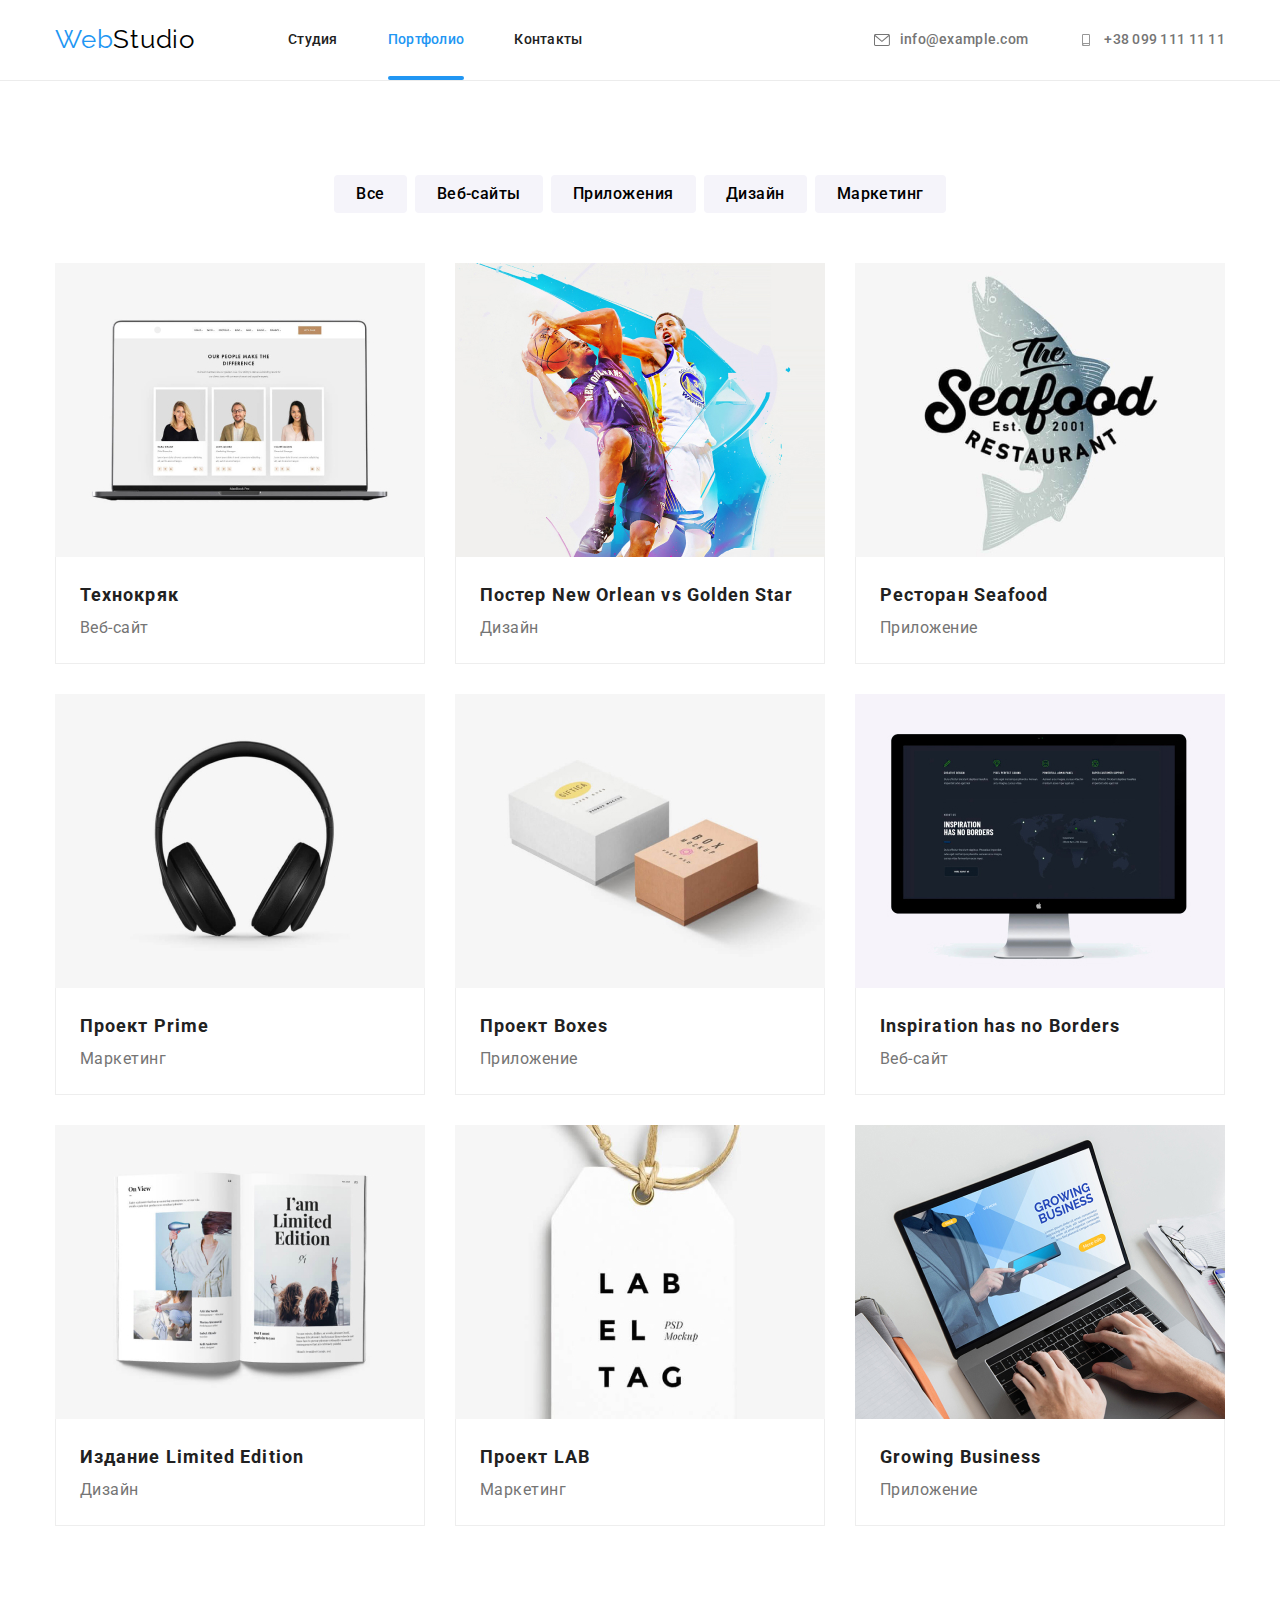
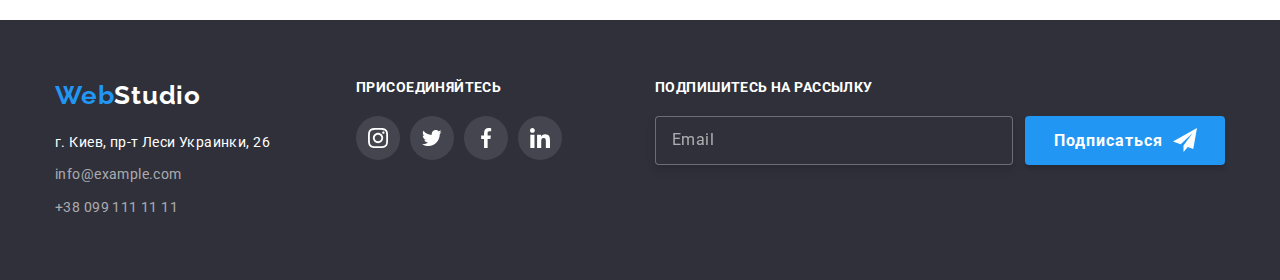
==== portfolio.html @ e793ac2f "Initial comit" ====
<!DOCTYPE html>
<html lang="ru">
<head>
    <meta charset="UTF-8">
    <meta name="viewport" content="width=device-width, initial-scale=1.0">
    <link rel="stylesheet" href="https://cdnjs.cloudflare.com/ajax/libs/modern-normalize/1.0.0/modern-normalize.min.css"> 
    <link rel="preconnect" href="https://fonts.gstatic.com/">
    <link href="https://fonts.googleapis.com/css2?family=Raleway:wght@700&family=Roboto:wght@400;500;700;900&display=swap"
        rel="stylesheet">
        <link rel="stylesheet" href="./css/main.min.css">
    <title>Портфолио</title>
</head>
<body>
    <!-- Шапка -->
<header class="header-line">
    <div class="container main-nav">
    <nav class="main-nav">
            <a href="#" class="logo"><span class="accent">Web</span>Studio</a>
       <ul class="site-nav list reset">
            <li class="site-nav-item"><a href="./index.html" class="site-nav-link">Студия</a></li>
            <li class="site-nav-item"><a href="./portfolio.html" class="current-link site-nav-link">Портфолио</a></li>
            <li class="site-nav-item"><a href="#" class="site-nav-link">Контакты</a></li>
       </ul>
   </nav>
    <ul class="auth-nav list reset">
        <li class="auth-nav-item"><a href="mailto:info@example.com" class="auth-nav-link">
                <svg class="header-icon">
                    <use href="./images/svg/symbol-defs.svg#icon-envelope"></use>
                </svg> info@example.com</a></li>
        <li class="auth-nav-item"><a href="tel:+380991111111" class="auth-nav-link">
                <svg class="header-icon">
                    <use href="./images/svg/symbol-defs.svg#icon-smartphone"></use>
                </svg>+38 099 111 11 11</a></li>
    </ul>
  </div>
</header>
<main>
 <section class="main-content">
     <div class="container">
    <h1 class="visually-hidden">Примеры работ</h1>
    <ul class="list reset buttom-nav">
        <li class="buttom-nav-item"><button class="list-buttom" type="button">Все</button></li>
        <li class="buttom-nav-item"><button class="list-buttom" type="button">Веб-сайты</button></li>
        <li class="buttom-nav-item"><button class="list-buttom" type="button">Приложения</button></li>
        <li class="buttom-nav-item"><button class="list-buttom" type="button">Дизайн</button></li>
        <li class="buttom-nav-item"><button class="list-buttom" type="button">Маркетинг</button></li>
    </ul>
    <ul class="list reset example-list">
        <li class="example-item">
         <a class="example-link" href="#">
            <div class="example-wrap">
            <img src="./images/img.for.portfolio/img.jpg" alt="Пример работи 1">
            <p class="overlay-text">Технокряк это современная площадка распространения коронавируса. Компании используют эту
                платформу для цифрового
                шпионажа и атак на защищённые сервера конкурентов.</p>
                </div>
            <div class="card-content">
                <h2 class="example-title">Технокряк</h2>
                <p class="list-kind">Веб-сайт</p>
            </div>
         </a>
        </li>
        <li class="example-item">
            <a class="example-link" href="#">
             <div class="example-wrap">
             <img src="./images/img.for.portfolio/img(1).jpg" alt="Пример работи 2"> 
             <p class="overlay-text">Технокряк это современная площадка распространения коронавируса. Компании используют эту платформу для цифрового
                шпионажа и атак на защищённые сервера конкурентов.</p> 
             </div>
           <div class="card-content"> 
                <h2 class="example-title">Постер New Orlean vs Golden Star</h2>
                <p class="list-kind">Дизайн</p>
            </div>
            </a>
        </li>
        <li class="example-item">
            <a class="example-link" href="#">
                <div class="example-wrap">
            <img src="./images/img.for.portfolio/img(2).jpg" alt="Пример работи 3">
            <p class="overlay-text">Технокряк это современная площадка распространения коронавируса. Компании используют эту
                платформу для цифрового
                шпионажа и атак на защищённые сервера конкурентов.</p>
                </div>
            <div class="card-content">  
               <h2 class="example-title">Ресторан Seafood</h2>
               <p class="list-kind">Приложение</p>
            </div>
            </a>
        </li>
        <li class="example-item">
            <a class="example-link" href="#">
                <div class="example-wrap">
            <img src="./images/img.for.portfolio/img(3).jpg" alt="Пример работи 4">
            <p class="overlay-text">Технокряк это современная площадка распространения коронавируса. Компании используют эту
                платформу для цифрового
                шпионажа и атак на защищённые сервера конкурентов.</p>
                </div>
            <div class="card-content"> 
               <h2 class="example-title">Проект Prime</h2>
                <p class="list-kind">Маркетинг</p>
            </div>
            </a>
        </li>
        <li class="example-item">
            <a class="example-link" href="#">
                <div class="example-wrap">
            <img src="./images/img.for.portfolio/img(4).jpg" alt="Пример работи 5">
            <p class="overlay-text">Технокряк это современная площадка распространения коронавируса. Компании используют эту
                платформу для цифрового
                шпионажа и атак на защищённые сервера конкурентов.</p>
                </div>
            <div class="card-content"> 
               <h2 class="example-title">Проект Boxes</h2>
               <p class="list-kind">Приложение</p>
            </div>
            </a>
        </li>
        <li class="example-item">
            <a class="example-link" href="#">
                <div class="example-wrap">
            <img src="./images/img.for.portfolio/img(5).jpg" alt="Пример работи 6">
            <p class="overlay-text">Технокряк это современная площадка распространения коронавируса. Компании используют эту
                платформу для цифрового
                шпионажа и атак на защищённые сервера конкурентов.</p>
                </div>
            <div class="card-content">
               <h2 class="example-title">Inspiration has no Borders</h2>
               <p class="list-kind">Веб-сайт</p>
            </div>
            </a>
        </li>
        <li class="example-item">
            <a class="example-link" href="#">
                <div class="example-wrap">
            <img src="./images/img.for.portfolio/img(6).jpg" alt="Пример работи 7">
            <p class="overlay-text">Технокряк это современная площадка распространения коронавируса. Компании используют эту
                платформу для цифрового
                шпионажа и атак на защищённые сервера конкурентов.</p>
                </div>
            <div class="card-content"> 
               <h2 class="example-title">Издание Limited Edition</h2>
               <p class="list-kind">Дизайн</p>
            </div>
            </a>
        </li>
        <li class="example-item">
            <a class="example-link" href="#">
                <div class="example-wrap">
            <img src="./images/img.for.portfolio/img(7).jpg" alt="Пример работи 8">
            <p class="overlay-text">Технокряк это современная площадка распространения коронавируса. Компании используют эту
                платформу для цифрового
                шпионажа и атак на защищённые сервера конкурентов.</p>
                </div>
           <div class="card-content">
              <h2 class="example-title">Проект LAB</h2>
              <p class="list-kind">Маркетинг</p>
            </div>
            </a>
        </li>
        <li class="example-item">
            <a class="example-link" href="#">
                <div class="example-wrap">
            <img src="./images/img.for.portfolio/img(8).jpg" alt="Пример работи 9">
            <p class="overlay-text">Технокряк это современная площадка распространения коронавируса. Компании используют эту
                платформу для цифрового
                шпионажа и атак на защищённые сервера конкурентов.</p>
                </div>
           <div class="card-content"> 
              <h2 class="example-title">Growing Business</h2>
              <p class="list-kind">Приложение</p>
            </div>
            </a>
        </li>
    </ul>
    </div>
 </section>

</main>
<footer class="footer">
<div class="container">
    <div class="footer-wrap">
        <div class="footer-contacts">
            <a href="#" class="footer-logo"><span class="accent">Web</span>Studio</a>
            <address class="address">
                г. Киев, пр-т Леси Украинки, 26
            </address>
            <ul class="list contacts reset">
                <li class="link-mail"><a href="mailto:info@example.com" class="contacts-link">info@example.com</a></li>
                <li class="link-tel"><a href="tel:+380991111111" class="contacts-link">+38 099 111 11 11</a></li>
            </ul>
        </div>
        <div class="footer-social">
            <span class="footer-social-name">Присоединяйтесь</span>
            <ul class="social-footer reset">
                <li class="footer-social-item">
                    <a class="footer-social-link" href="#">
                        <svg class="footer-social-icon">
                            <use href="./images/svg/symbol-defs.svg#icon-instagram"></use>
                        </svg>
                    </a>
                </li>
                <li class="footer-social-item">
                    <a class="footer-social-link" href="#">
                        <svg class="footer-social-icon">
                            <use href="./images/svg/symbol-defs.svg#icon-twitter"></use>
                        </svg>
                    </a>
                </li>
                <li class="footer-social-item">
                    <a class="footer-social-link" href="#">
                        <svg class="footer-social-icon">
                            <use href="./images/svg/symbol-defs.svg#icon-facebook"></use>
                        </svg>
                    </a>
                </li>
                <li class="footer-social-item">
                    <a class="footer-social-link" href="#">
                        <svg class="footer-social-icon">
                            <use href="./images/svg/symbol-defs.svg#icon-linkedin"></use>
                        </svg>
                    </a>
                </li>
            </ul>
        </div>
        <div class="footer-form">
            <form>
                <p class="form-logo">Подпишитесь на рассылку</p>
                <label class="footer-label " for="email"></label>
                <div class="flex-input">
                    <input type="email" id="email" placeholder="Email" class="footer-input">
                    <button type="submit" class="footer-buttom">Подписаться
                        <svg class="icon">
                            <use href="./images/svg/symbol-defs.svg#icon-send"></use>
                        </svg>
                    </button>
                </div>
            </form>
        </div>
    </div>
</div>
</footer>
</body>
</html>
---- css/main.min.css ----
body{font-style:normal;font-family:Roboto, sans-serif}h1,h2,h3,h4,h5,h6,p{margin-bottom:0;margin-top:0}.reset{margin-top:0;margin-bottom:0;padding:0}.container{width:1200px;padding-right:15px;padding-left:15px;margin-left:auto;margin-right:auto}.visually-hidden{position:absolute;clip:rect(0 0 0 0);width:1px;height:1px;margin:-1px}.list{list-style:none}.header-line{border-bottom:1px solid #ececec}.accent{color:#2196f3}.logo{margin-right:93px;color:#000;text-decoration:none;font-family:Raleway;font-size:26px;line-height:1.2;letter-spacing:0.03em}.main-nav{display:-webkit-box;display:-ms-flexbox;display:flex;-webkit-box-align:center;-ms-flex-align:center;align-items:center}.site-nav{display:-webkit-box;display:-ms-flexbox;display:flex;margin-top:0px;margin-bottom:0px}.site-nav-item:not(:last-child){margin-right:50px}.site-nav-link,.auth-nav-link{font-weight:500;font-size:14px;line-height:1.14;letter-spacing:0.02em}.site-nav-link{position:relative;display:block;padding-top:32px;padding-bottom:32px;color:#212121;text-decoration:none;-webkit-transition:color 250ms cubic-bezier(0.4, 0, 0.2, 1);transition:color 250ms cubic-bezier(0.4, 0, 0.2, 1)}.site-nav-link:hover:after{opacity:1}.site-nav-link:hover{color:#2196f3}.site-nav-link:focus{color:#2196f3}.site-nav-link::after{content:'';position:absolute;bottom:0;left:0;width:100%;height:4px;border-radius:2px;background-color:#2196f3;opacity:0;-webkit-transition:opacity 250ms cubic-bezier(0.4, 0, 0.2, 1);transition:opacity 250ms cubic-bezier(0.4, 0, 0.2, 1)}.site-nav .current-link{color:#2196f3}.site-nav .current-link::after{opacity:1}.auth-nav{display:-webkit-box;display:-ms-flexbox;display:flex;margin-top:0px;margin-bottom:0px;margin-left:auto}.auth-nav-item:not(:last-child){margin-right:50px}.auth-nav-link{display:-webkit-box;display:-ms-flexbox;display:flex;-webkit-box-pack:center;-ms-flex-pack:center;justify-content:center;-webkit-box-align:center;-ms-flex-align:center;align-items:center;padding-top:32px;padding-bottom:32px;color:#757575;text-decoration:none;-webkit-transition:color 250ms cubic-bezier(0.4, 0, 0.2, 1);transition:color 250ms cubic-bezier(0.4, 0, 0.2, 1)}.auth-nav-link:hover{color:#2196f3}.auth-nav-link:focus{color:#2196f3}.header-icon{width:16px;height:12px;fill:currentColor;margin-right:10px;-webkit-transition:fill 250ms cubic-bezier(0.4, 0, 0.2, 1);transition:fill 250ms cubic-bezier(0.4, 0, 0.2, 1)}.header-icon:hover{fill:#2196f3}.header-icon:focus{fill:#2196f3}.hero{background:#c4c4c4;text-align:center;margin-top:0;margin-bottom:0}.hero-title{color:#fff;font-weight:900;font-size:44px;line-height:1.36;letter-spacing:0.06em;text-transform:uppercase}.hero-buttom{border-radius:4px;min-width:200;padding:10px 32px;margin-top:30px;cursor:pointer;border:none;color:#fff;background-color:#2196f3;font-weight:700;font-size:16px;line-height:1.87;-webkit-box-align:center;-ms-flex-align:center;align-items:center;letter-spacing:0.06em}.hero-overlay{max-width:1600px;height:600px;margin:0 auto;padding-top:200px;background-size:cover;background-repeat:no-repeat;background-position:center;background-image:-webkit-gradient(linear, left top, right top, from(rgba(47,48,58,0.4)), to(rgba(47,48,58,0.4))),url(../images/hero.jpg.jpg);background-image:linear-gradient(to right, rgba(47,48,58,0.4), rgba(47,48,58,0.4)),url(../images/hero.jpg.jpg)}.heading-container{width:696px;margin:0 auto}.benefits-section{padding-top:94px;padding-bottom:94px}.list-title{font-size:14px;line-height:1.14;letter-spacing:0.03em;text-transform:uppercase}.list-description{display:-webkit-box;display:-ms-flexbox;display:flex}.list-description-item{width:270px;margin-right:30px}.list-description-item :last-child{margin-right:0}.list-description-item .list-title{padding-bottom:10px}.wrapper{width:auto;height:120px;border-radius:4px;margin-bottom:30px;background-color:#f5f4fa;padding:25px 100px}.wrapper-icon{width:70px;height:70px}.description{font-weight:400;font-size:14px;line-height:1.71;letter-spacing:0.03em}.photo-list{display:-webkit-box;display:-ms-flexbox;display:flex}.photo-list-item{width:370px;margin-right:30px}.photo-list-item:last-child{margin-right:0}.work-section{padding-bottom:94px}.img-wrap{position:relative}.explanation{position:absolute;bottom:0px;-webkit-transform:translateY(0px);transform:translateY(0px);width:370px;background-color:rgba(47,48,58,0.8);text-align:center;height:70px;padding:27px 0px;font-weight:700;font-size:14px;line-height:1.14;letter-spacing:0.03em;text-transform:uppercase;color:#ffffff}.section-text{color:#757575}.section-title{font-weight:700;font-size:36px;line-height:1.16;text-align:center;letter-spacing:0.03em;margin-bottom:50px}.team-section{background:#f5f4fa;padding-top:94px;padding-bottom:94px}.list-name{font-weight:500;font-size:16px;line-height:1.18;text-align:center;letter-spacing:0.03em}.profession{font-weight:400;font-size:16px;line-height:1.18;text-align:center;letter-spacing:0.03em}.team-list{display:-webkit-box;display:-ms-flexbox;display:flex}.team-list-item{margin-right:30px;width:270px;background:#ffffff;-webkit-box-shadow:0px 1px 3px rgba(0,0,0,0.12),0px 1px 1px rgba(0,0,0,0.14),0px 2px 1px rgba(0,0,0,0.2);box-shadow:0px 1px 3px rgba(0,0,0,0.12),0px 1px 1px rgba(0,0,0,0.14),0px 2px 1px rgba(0,0,0,0.2);border-radius:0px 0px 4px 4px}.team-list-item:last-child{margin-right:0}.team-list-item .list-name{padding-bottom:10px;padding-top:30px}.team-list-item .profession{margin-bottom:16px}.social-list{display:-webkit-box;display:-ms-flexbox;display:flex;-webkit-box-pack:center;-ms-flex-pack:center;justify-content:center;list-style:none;margin-bottom:30px}.social-link{display:-webkit-inline-box;display:-ms-inline-flexbox;display:inline-flex;-webkit-box-align:center;-ms-flex-align:center;align-items:center;-webkit-box-pack:center;-ms-flex-pack:center;justify-content:center;background-color:#fff;border-radius:50%;color:#afb1b8;width:44px;height:44px;-webkit-transition:color 250ms cubic-bezier(0.4, 0, 0.2, 1),background-color 250ms cubic-bezier(0.4, 0, 0.2, 1);transition:color 250ms cubic-bezier(0.4, 0, 0.2, 1),background-color 250ms cubic-bezier(0.4, 0, 0.2, 1)}.social-link:hover,.social-link:focus{background-color:#2196f3;color:#fff}.social-item:not(:last-child){margin-right:10px}.social-icon{width:20px;height:20px;fill:currentColor}.clients-section{padding-top:94px;padding-bottom:94px}.clients-list{display:-webkit-box;display:-ms-flexbox;display:flex;-webkit-box-pack:justify;-ms-flex-pack:justify;justify-content:space-between}.clients-link{display:-webkit-box;display:-ms-flexbox;display:flex;-webkit-box-pack:center;-ms-flex-pack:center;justify-content:center;-webkit-box-align:center;-ms-flex-align:center;align-items:center;border:1px solid #afb1b8;border-radius:4px;width:170px;height:90px;color:#afb1b8;-webkit-transition:color 250ms cubic-bezier(0.4, 0, 0.2, 1),border 250ms cubic-bezier(0.4, 0, 0.2, 1),border-radius 250ms cubic-bezier(0.4, 0, 0.2, 1);transition:color 250ms cubic-bezier(0.4, 0, 0.2, 1),border 250ms cubic-bezier(0.4, 0, 0.2, 1),border-radius 250ms cubic-bezier(0.4, 0, 0.2, 1)}.clients-link:hover,.clients-link:focus{color:#2196f3;border:1px solid #2196f3;border-radius:4px}.clients-icon{display:-webkit-box;display:-ms-flexbox;display:flex;fill:currentColor}.backdrop{position:fixed;top:0;left:0;width:100%;height:100%;background-color:rgba(0,0,0,0.2);opacity:1;-webkit-transition:opacity 250ms cubic-bezier(0.4, 0, 0.2, 1);transition:opacity 250ms cubic-bezier(0.4, 0, 0.2, 1)}.backdrop.is-hidden{opacity:0;pointer-events:none;visibility:hidden}.backdrop.is-hidden .modal{-webkit-transform:translate(-50%, -50%) scale(1.1);transform:translate(-50%, -50%) scale(1.1)}.modal{position:absolute;top:50%;left:50%;height:581px;width:528px;padding:15px;background-color:#fff;-webkit-transform:translate(-50%, -50%) scale(1);transform:translate(-50%, -50%) scale(1);-webkit-transition:-webkit-transform 250ms cubic-bezier(0.4, 0, 0.2, 1);transition:-webkit-transform 250ms cubic-bezier(0.4, 0, 0.2, 1);transition:transform 250ms cubic-bezier(0.4, 0, 0.2, 1);transition:transform 250ms cubic-bezier(0.4, 0, 0.2, 1), -webkit-transform 250ms cubic-bezier(0.4, 0, 0.2, 1)}.modal-buttom{position:absolute;top:8px;right:8px;width:30px;height:30px;display:-webkit-box;display:-ms-flexbox;display:flex;-webkit-box-pack:center;-ms-flex-pack:center;justify-content:center;-webkit-box-align:center;-ms-flex-align:center;align-items:center;border:1px solid rgba(0,0,0,0.1);border-radius:50%;background-color:#ffffff;cursor:pointer}.modal-icon{width:18px;height:18px;fill:#000000;-webkit-transition:fill 250ms cubic-bezier(0.4, 0, 0.2, 1);transition:fill 250ms cubic-bezier(0.4, 0, 0.2, 1)}.modal-buttom:hover .modal-icon,.modal-buttom:focus .modal-icon{fill:#2196f3}.modal-header{margin-top:40px;margin-bottom:12px;font-weight:700;font-size:20px;line-height:1.15;text-align:center;letter-spacing:0.03em}.field{margin:auto;margin-bottom:10px;width:448px}.field .icon{position:absolute;top:50%;left:12px;-webkit-transform:translateY(-50%);transform:translateY(-50%);height:18px;width:18px;fill:#212121;-webkit-transition:fill 250ms cubic-bezier(0.4, 0, 0.2, 1);transition:fill 250ms cubic-bezier(0.4, 0, 0.2, 1)}.input{width:100%;height:40px;border:1px solid rgba(33,33,33,0.2);border-radius:4px;-webkit-transition:border 250ms cubic-bezier(0.4, 0, 0.2, 1);transition:border 250ms cubic-bezier(0.4, 0, 0.2, 1)}.input:focus{outline:none;border:1px solid #2196f3}.username .input,.username .input,.username .email .input{padding-left:42px}.label{display:inline-block;margin-bottom:4px;font-weight:400;font-size:12px;line-height:1.16;letter-spacing:0.01em;color:#757575}.label-checkbox{font-weight:400;font-size:14px;line-height:1.71;letter-spacing:0.03em;color:#757575}.form-buttom{display:-webkit-box;display:-ms-flexbox;display:flex;padding:10px 55px;margin:auto;background-color:#2196f3;color:#fff;font-weight:700;font-size:16px;line-height:1.87;letter-spacing:0.06em;border:none;-webkit-box-shadow:0px 4px 4px rgba(0,0,0,0.15);box-shadow:0px 4px 4px rgba(0,0,0,0.15);border-radius:4px;cursor:pointer;-webkit-transition:background-color 250ms cubic-bezier(0.4, 0, 0.2, 1);transition:background-color 250ms cubic-bezier(0.4, 0, 0.2, 1)}.form-buttom:hover,.form-buttom:focus{background-color:#188ce8}.checkbox{margin-bottom:32px}.comment-container{margin-bottom:18px}.input-comment{resize:none;height:120px;width:100%;padding:12px 16px}.input-comment::-webkit-input-placeholder{font-weight:normal;font-size:14px;line-height:1.14;letter-spacing:0.01em;color:rgba(117,117,117,0.5)}.input-comment:-ms-input-placeholder{font-weight:normal;font-size:14px;line-height:1.14;letter-spacing:0.01em;color:rgba(117,117,117,0.5)}.input-comment::-ms-input-placeholder{font-weight:normal;font-size:14px;line-height:1.14;letter-spacing:0.01em;color:rgba(117,117,117,0.5)}.input-comment::placeholder{font-weight:normal;font-size:14px;line-height:1.14;letter-spacing:0.01em;color:rgba(117,117,117,0.5)}.checkbox-link{color:#2196f3}.icon-container{position:relative}.input:focus+.icon{fill:#2196f3}.checkbox-label{display:-webkit-box;display:-ms-flexbox;display:flex;-webkit-box-align:center;-ms-flex-align:center;align-items:center}.checkbox-icon{display:inline-block;width:16px;height:15px;border:2px solid #212121;border-radius:2px;margin-right:8px;margin-left:12px;-webkit-transition:background-color 250ms cubic-bezier(0.4, 0, 0.2, 1);transition:background-color 250ms cubic-bezier(0.4, 0, 0.2, 1)}.old-checkbox:checked+.checkbox-icon{background-color:#2196f3;background-image:url(../images/svg/check.svg);background-size:contain;background-origin:border-box;border:2px solid #2196f3}img{display:block;height:auto;max-width:100%}.main-content{padding-top:94px;padding-bottom:94px}.buttom-nav{display:-webkit-box;display:-ms-flexbox;display:flex;-webkit-box-pack:center;-ms-flex-pack:center;justify-content:center;margin-bottom:50px}.buttom-nav-item:not(:last-child){margin-right:8px}.list-buttom{border-radius:4px;cursor:pointer;padding:6px 22px;border:none;color:#000;background:#f5f4fa;font-weight:500;font-size:16px;line-height:1.62;text-align:center;letter-spacing:0.03em;-webkit-transition:background-color 250ms cubic-bezier(0.4, 0, 0.2, 1),color 250ms cubic-bezier(0.4, 0, 0.2, 1),-webkit-box-shadow 250ms cubic-bezier(0.4, 0, 0.2, 1);transition:background-color 250ms cubic-bezier(0.4, 0, 0.2, 1),color 250ms cubic-bezier(0.4, 0, 0.2, 1),-webkit-box-shadow 250ms cubic-bezier(0.4, 0, 0.2, 1);transition:background-color 250ms cubic-bezier(0.4, 0, 0.2, 1),color 250ms cubic-bezier(0.4, 0, 0.2, 1),box-shadow 250ms cubic-bezier(0.4, 0, 0.2, 1);transition:background-color 250ms cubic-bezier(0.4, 0, 0.2, 1),color 250ms cubic-bezier(0.4, 0, 0.2, 1),box-shadow 250ms cubic-bezier(0.4, 0, 0.2, 1),-webkit-box-shadow 250ms cubic-bezier(0.4, 0, 0.2, 1)}.list-buttom:hover,.list-buttom:focus{background-color:#2196f3;color:#fff;-webkit-box-shadow:0px 3px 1px rgba(0,0,0,0.1),0px 1px 2px rgba(0,0,0,0.08),0px 2px 2px rgba(0,0,0,0.12);box-shadow:0px 3px 1px rgba(0,0,0,0.1),0px 1px 2px rgba(0,0,0,0.08),0px 2px 2px rgba(0,0,0,0.12)}.example-list{display:-webkit-box;display:-ms-flexbox;display:flex;-ms-flex-wrap:wrap;flex-wrap:wrap}.example-item{background:#ffffff;width:370px;margin-right:30px;margin-bottom:30px;cursor:pointer}.example-item:nth-child(3n){margin-right:0}.example-item:nth-last-child(-n+3){margin-bottom:0}.example-link{display:block;text-decoration:none;-webkit-transition:-webkit-box-shadow 250ms cubic-bezier(0.4, 0, 0.2, 1);transition:-webkit-box-shadow 250ms cubic-bezier(0.4, 0, 0.2, 1);transition:box-shadow 250ms cubic-bezier(0.4, 0, 0.2, 1);transition:box-shadow 250ms cubic-bezier(0.4, 0, 0.2, 1), -webkit-box-shadow 250ms cubic-bezier(0.4, 0, 0.2, 1)}.example-link:hover,.example-link:focus{-webkit-box-shadow:0px 1px 1px rgba(0,0,0,0.12),0px 4px 4px rgba(0,0,0,0.06),1px 4px 6px rgba(0,0,0,0.16);box-shadow:0px 1px 1px rgba(0,0,0,0.12),0px 4px 4px rgba(0,0,0,0.06),1px 4px 6px rgba(0,0,0,0.16)}.example-wrap{position:relative;width:370px;height:294px;overflow:hidden}.overlay-text{position:absolute;width:100%;height:100%;bottom:0px;left:0;-webkit-transform:translateY(100%);transform:translateY(100%);font-weight:normal;font-size:18px;line-height:1.56;letter-spacing:0.03em;color:#ffffff;padding:63px 24px;background-color:rgba(33,150,243,0.9);-webkit-transition:-webkit-transform 250ms cubic-bezier(0.4, 0, 0.2, 1);transition:-webkit-transform 250ms cubic-bezier(0.4, 0, 0.2, 1);transition:transform 250ms cubic-bezier(0.4, 0, 0.2, 1);transition:transform 250ms cubic-bezier(0.4, 0, 0.2, 1), -webkit-transform 250ms cubic-bezier(0.4, 0, 0.2, 1)}.example-link:hover .overlay-text,.example-link:focus .overlay-text{-webkit-transform:translateY(0%);transform:translateY(0%)}.card-content{padding:20px 24px;border-width:1px;border-right-style:solid;border-right-color:#eeeeee;border-left-style:solid;border-left-color:#eeeeee;border-bottom-style:solid;border-bottom-color:#eeeeee}.example-title{color:#212121;font-weight:700;font-size:18px;line-height:2;letter-spacing:0.06em}.list-kind{color:#757575;font-weight:400;font-size:16px;line-height:1.87;letter-spacing:0.03em}.footer{background-color:#2f303a;padding-top:60px;padding-bottom:60px}.footer-logo{color:#fff;text-decoration:none;font-family:Raleway;font-weight:700;font-size:26px;line-height:1.19;letter-spacing:0.03em}.address{padding-top:20px;padding-bottom:9px;color:#fff;font-weight:400;font-size:14px;line-height:1.71;letter-spacing:0.03em;font-style:normal}.link-mail{margin-bottom:9px}.contacts-link{color:rgba(255,255,255,0.6);text-decoration:none;font-weight:400;font-size:14px;line-height:1.71;letter-spacing:0.03em;-webkit-transition:color 250ms cubic-bezier(0.4, 0, 0.2, 1);transition:color 250ms cubic-bezier(0.4, 0, 0.2, 1)}.contacts-link:hover,.contacts-link:focus{color:#2196f3}.footer-wrap{display:-webkit-box;display:-ms-flexbox;display:flex}.footer-contacts{margin-right:70px;width:231px}.footer-social-name{display:block;margin-bottom:20px;font-weight:700;font-size:14px;line-height:1.14;letter-spacing:0.03em;text-transform:uppercase;color:#ffffff}.social-footer{display:-webkit-box;display:-ms-flexbox;display:flex;-webkit-box-pack:center;-ms-flex-pack:center;justify-content:center;list-style:none}.footer-social-link{display:-webkit-inline-box;display:-ms-inline-flexbox;display:inline-flex;-webkit-box-align:center;-ms-flex-align:center;align-items:center;-webkit-box-pack:center;-ms-flex-pack:center;justify-content:center;background-color:rgba(255,255,255,0.1);border-radius:50%;width:44px;height:44px;-webkit-transition:background-color 250ms cubic-bezier(0.4, 0, 0.2, 1),fill 250ms cubic-bezier(0.4, 0, 0.2, 1);transition:background-color 250ms cubic-bezier(0.4, 0, 0.2, 1),fill 250ms cubic-bezier(0.4, 0, 0.2, 1)}.footer-social-link:hover,.footer-social-link:focus{background-color:#2196f3;fill:#fff}.footer-social-item:not(:last-child){margin-right:10px}.footer-social-icon{width:20px;height:20px;fill:#fff}.footer-form{margin-left:93px;width:570px}.footer-form .footer-buttom{position:relative;padding-top:10px;padding-bottom:10px;padding-left:29px;padding-right:62px;margin-left:12px;background-color:#2196f3;border:none;cursor:pointer;-webkit-box-shadow:0px 4px 4px rgba(0,0,0,0.15);box-shadow:0px 4px 4px rgba(0,0,0,0.15);border-radius:4px;font-weight:700;font-size:16px;line-height:1.87;display:-webkit-box;display:-ms-flexbox;display:flex;-webkit-box-align:center;-ms-flex-align:center;align-items:center;text-align:center;letter-spacing:0.06em;color:#ffffff}.form-logo{margin-bottom:20px;font-weight:700;font-size:14px;line-height:1.14;letter-spacing:0.03em;text-transform:uppercase;color:#ffffff}.footer-buttom .icon{position:absolute;width:24px;height:24px;right:28px}.flex-input{display:-webkit-box;display:-ms-flexbox;display:flex}.footer-input{width:358px;padding-left:16px;background-color:#2f303a;border:1px solid rgba(255,255,255,0.3);-webkit-filter:drop-shadow(0px 4px 4px rgba(0,0,0,0.15));filter:drop-shadow(0px 4px 4px rgba(0,0,0,0.15));border-radius:4px;color:#fff}.footer-input::-webkit-input-placeholder{font-weight:400;font-size:16px;line-height:1.25;display:-webkit-box;display:flex;-webkit-box-align:center;align-items:center;letter-spacing:0.03em;color:rgba(255,255,255,0.6)}.footer-input:-ms-input-placeholder{font-weight:400;font-size:16px;line-height:1.25;display:-ms-flexbox;display:flex;-ms-flex-align:center;align-items:center;letter-spacing:0.03em;color:rgba(255,255,255,0.6)}.footer-input::-ms-input-placeholder{font-weight:400;font-size:16px;line-height:1.25;display:-ms-flexbox;display:flex;-ms-flex-align:center;align-items:center;letter-spacing:0.03em;color:rgba(255,255,255,0.6)}.footer-input::placeholder{font-weight:400;font-size:16px;line-height:1.25;display:-webkit-box;display:-ms-flexbox;display:flex;-webkit-box-align:center;-ms-flex-align:center;align-items:center;letter-spacing:0.03em;color:rgba(255,255,255,0.6)}
/*# sourceMappingURL=main.min.css.map */
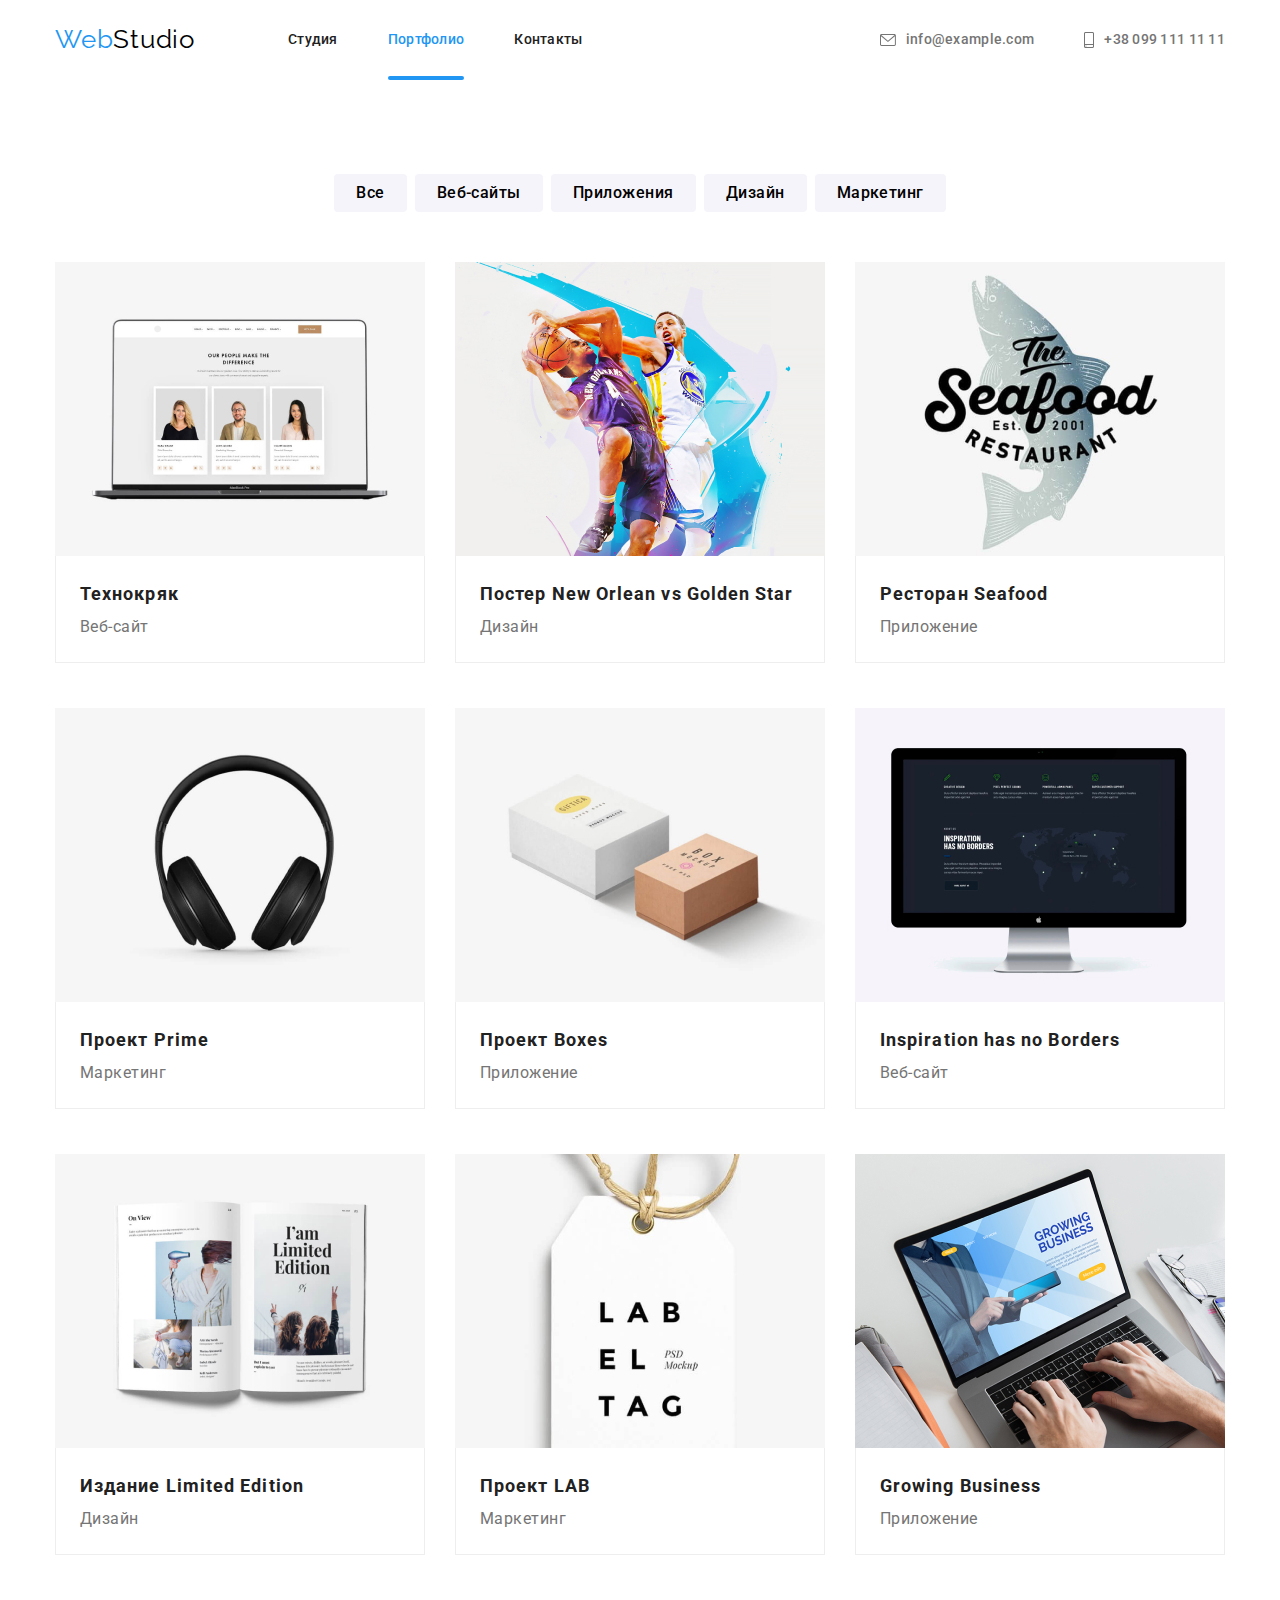
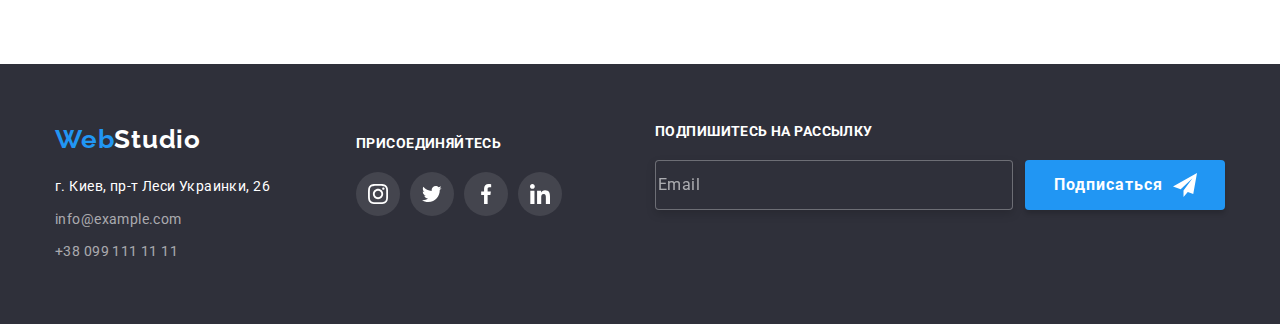
==== commit 5c24c615: "Зробив верстку все крім backdrop" ====
--- a/portfolio.html
+++ b/portfolio.html
@@ -12,27 +12,59 @@
 </head>
 <body>
     <!-- Шапка -->
-<header class="header-line">
+<header>
     <div class="container main-nav">
-    <nav class="main-nav">
+        <nav class=" main-nav">
             <a href="#" class="logo"><span class="accent">Web</span>Studio</a>
-       <ul class="site-nav list reset">
-            <li class="site-nav-item"><a href="./index.html" class="site-nav-link">Студия</a></li>
-            <li class="site-nav-item"><a href="./portfolio.html" class="current-link site-nav-link">Портфолио</a></li>
-            <li class="site-nav-item"><a href="#" class="site-nav-link">Контакты</a></li>
-       </ul>
-   </nav>
-    <ul class="auth-nav list reset">
-        <li class="auth-nav-item"><a href="mailto:info@example.com" class="auth-nav-link">
-                <svg class="header-icon">
-                    <use href="./images/svg/symbol-defs.svg#icon-envelope"></use>
-                </svg> info@example.com</a></li>
-        <li class="auth-nav-item"><a href="tel:+380991111111" class="auth-nav-link">
-                <svg class="header-icon">
-                    <use href="./images/svg/symbol-defs.svg#icon-smartphone"></use>
-                </svg>+38 099 111 11 11</a></li>
-    </ul>
-  </div>
+            <ul class="site-nav list reset">
+                <li class="site-nav-item"><a href="./index.html" class="site-nav-link ">Студия</a></li>
+                <li class="site-nav-item"> <a href="./portfolio.html" class="site-nav-link current-link">Портфолио</a></li>
+                <li class="site-nav-item"> <a href="#" class="site-nav-link">Контакты</a></li>
+            </ul>
+        </nav>
+
+        <ul class="auth-nav list reset">
+            <li class="auth-nav-item"><a href="mailto:info@example.com" class="auth-nav-link">
+                    <svg class="header-icon" width="14px" height=" 10px ">
+                        <use href="./images/svg/symbol-defs.svg#icon-envelope"></use>
+                    </svg> info@example.com</a></li>
+            <li class="auth-nav-item"><a href="tel:+380991111111" class="auth-nav-link">
+                    <svg class="header-icon icon-phone" width="10px" height=" 14px ">
+                        <use href="./images/svg/symbol-defs.svg#icon-smartphone"></use>
+                    </svg>+38 099 111 11 11</a></li>
+        </ul>
+        <button class="header-buttom " aria-expanded="false" aria-controls="menu-container" data-menu-button>
+            <svg class="header_menu-icon" aria-label="Переключатель мобильного меню">
+                <use class="icon-menu" href="./images/svg/symbol-defs.svg#icon-menu"></use>
+                <use class="icon-cross" href="./images/svg/symbol-defs.svg#icon-menu-close"></use>
+            </svg>
+        </button>
+    </div>
+    <div class="menu-container " id="menu-container" data-menu>
+        <nav class="menu-nav">
+            <ul class="menu-list list reset">
+                <li class="menu-nav-item"><a href="./index.html" class="menu-nav-link">Студия</a></li>
+                <li class="menu-nav-item"><a href="./portfolio.html" class="menu-nav-link">Портфолио</a></li>
+                <li class="menu-nav-item"><a href="#" class="menu-nav-link">Контакты</a></li>
+            </ul>
+
+            <ul class="menu-contacts list reset">
+                <li class="menu-contacts-item"><a href="tel:+380991111111" class="menu-contacts-link">+38 099 111 11
+                        11</a></li>
+                <li class="menu-contacts-item"><a href="mailto:info@example.com"
+                        class="menu-contacts-link menu-contacts-link--color">info@example.com</a></li>
+            </ul>
+
+            <ul class="social-menu list reset">
+                <li class="social-menu-item"><a href="#" class="social-menu-link">Instagram</a></li>
+                <li class="social-menu-item"><a href="#" class="social-menu-link">Twitter</a></li>
+                <li class="social-menu-item"><a href="#" class="social-menu-link">Facebook</a></li>
+                <li class="social-menu-item"><a href="#" class="social-menu-link">LinkedIn</a></li>
+            </ul>
+        </nav>
+
+    </div>
+    </div>
 </header>
 <main>
  <section class="main-content">
@@ -49,7 +81,7 @@
         <li class="example-item">
          <a class="example-link" href="#">
             <div class="example-wrap">
-            <img src="./images/img.for.portfolio/img.jpg" alt="Пример работи 1">
+            <img src="./images/img.for.portfolio/img.jpg" alt="Пример работи 1" class="example-photo">
             <p class="overlay-text">Технокряк это современная площадка распространения коронавируса. Компании используют эту
                 платформу для цифрового
                 шпионажа и атак на защищённые сервера конкурентов.</p>
@@ -63,7 +95,7 @@
         <li class="example-item">
             <a class="example-link" href="#">
              <div class="example-wrap">
-             <img src="./images/img.for.portfolio/img(1).jpg" alt="Пример работи 2"> 
+             <img src="./images/img.for.portfolio/img(1).jpg" alt="Пример работи 2" class="example-photo"> 
              <p class="overlay-text">Технокряк это современная площадка распространения коронавируса. Компании используют эту платформу для цифрового
                 шпионажа и атак на защищённые сервера конкурентов.</p> 
              </div>
@@ -76,7 +108,7 @@
         <li class="example-item">
             <a class="example-link" href="#">
                 <div class="example-wrap">
-            <img src="./images/img.for.portfolio/img(2).jpg" alt="Пример работи 3">
+            <img src="./images/img.for.portfolio/img(2).jpg" alt="Пример работи 3" class="example-photo">
             <p class="overlay-text">Технокряк это современная площадка распространения коронавируса. Компании используют эту
                 платформу для цифрового
                 шпионажа и атак на защищённые сервера конкурентов.</p>
@@ -90,7 +122,7 @@
         <li class="example-item">
             <a class="example-link" href="#">
                 <div class="example-wrap">
-            <img src="./images/img.for.portfolio/img(3).jpg" alt="Пример работи 4">
+            <img src="./images/img.for.portfolio/img(3).jpg" alt="Пример работи 4" class="example-photo">
             <p class="overlay-text">Технокряк это современная площадка распространения коронавируса. Компании используют эту
                 платформу для цифрового
                 шпионажа и атак на защищённые сервера конкурентов.</p>
@@ -104,7 +136,7 @@
         <li class="example-item">
             <a class="example-link" href="#">
                 <div class="example-wrap">
-            <img src="./images/img.for.portfolio/img(4).jpg" alt="Пример работи 5">
+            <img src="./images/img.for.portfolio/img(4).jpg" alt="Пример работи 5" class="example-photo">
             <p class="overlay-text">Технокряк это современная площадка распространения коронавируса. Компании используют эту
                 платформу для цифрового
                 шпионажа и атак на защищённые сервера конкурентов.</p>
@@ -118,7 +150,7 @@
         <li class="example-item">
             <a class="example-link" href="#">
                 <div class="example-wrap">
-            <img src="./images/img.for.portfolio/img(5).jpg" alt="Пример работи 6">
+            <img src="./images/img.for.portfolio/img(5).jpg" alt="Пример работи 6" class="example-photo">
             <p class="overlay-text">Технокряк это современная площадка распространения коронавируса. Компании используют эту
                 платформу для цифрового
                 шпионажа и атак на защищённые сервера конкурентов.</p>
@@ -132,7 +164,7 @@
         <li class="example-item">
             <a class="example-link" href="#">
                 <div class="example-wrap">
-            <img src="./images/img.for.portfolio/img(6).jpg" alt="Пример работи 7">
+            <img src="./images/img.for.portfolio/img(6).jpg" alt="Пример работи 7" class="example-photo"> 
             <p class="overlay-text">Технокряк это современная площадка распространения коронавируса. Компании используют эту
                 платформу для цифрового
                 шпионажа и атак на защищённые сервера конкурентов.</p>
@@ -146,7 +178,7 @@
         <li class="example-item">
             <a class="example-link" href="#">
                 <div class="example-wrap">
-            <img src="./images/img.for.portfolio/img(7).jpg" alt="Пример работи 8">
+            <img src="./images/img.for.portfolio/img(7).jpg" alt="Пример работи 8" class="example-photo">
             <p class="overlay-text">Технокряк это современная площадка распространения коронавируса. Компании используют эту
                 платформу для цифрового
                 шпионажа и атак на защищённые сервера конкурентов.</p>
@@ -160,7 +192,7 @@
         <li class="example-item">
             <a class="example-link" href="#">
                 <div class="example-wrap">
-            <img src="./images/img.for.portfolio/img(8).jpg" alt="Пример работи 9">
+            <img src="./images/img.for.portfolio/img(8).jpg" alt="Пример работи 9" class="example-photo">
             <p class="overlay-text">Технокряк это современная площадка распространения коронавируса. Компании используют эту
                 платформу для цифрового
                 шпионажа и атак на защищённые сервера конкурентов.</p>
@@ -177,67 +209,74 @@
 
 </main>
 <footer class="footer">
-<div class="container">
-    <div class="footer-wrap">
-        <div class="footer-contacts">
-            <a href="#" class="footer-logo"><span class="accent">Web</span>Studio</a>
-            <address class="address">
-                г. Киев, пр-т Леси Украинки, 26
-            </address>
-            <ul class="list contacts reset">
-                <li class="link-mail"><a href="mailto:info@example.com" class="contacts-link">info@example.com</a></li>
-                <li class="link-tel"><a href="tel:+380991111111" class="contacts-link">+38 099 111 11 11</a></li>
-            </ul>
+    <div class="container">
+        <div class="footer-wrap">
+            <div class="wrap-contacts-social">
+                <div class="footer-contacts">
+                    <a href="#" class="footer-logo"><span class="accent">Web</span>Studio</a>
+                    <address class="address">
+                        г. Киев, пр-т Леси Украинки, 26
+                    </address>
+                    <ul class="list contacts reset">
+                        <li class="link-mail"><a href="mailto:info@example.com"
+                                class="contacts-link">info@example.com</a></li>
+                        <li class="link-tel"><a href="tel:+380991111111" class="contacts-link">+38 099 111 11 11</a>
+                        </li>
+                    </ul>
+
+                </div>
+                <div class="footer-social">
+                    <span class="footer-social-name">Присоединяйтесь</span>
+                    <ul class="social-footer reset">
+                        <li class="footer-social-item">
+                            <a class="footer-social-link" href="#">
+                                <svg class="footer-social-icon">
+                                    <use href="./images/svg/symbol-defs.svg#icon-instagram"></use>
+                                </svg>
+                            </a>
+                        </li>
+                        <li class="footer-social-item">
+                            <a class="footer-social-link" href="#">
+                                <svg class="footer-social-icon">
+                                    <use href="./images/svg/symbol-defs.svg#icon-twitter"></use>
+                                </svg>
+                            </a>
+                        </li>
+                        <li class="footer-social-item">
+                            <a class="footer-social-link" href="#">
+                                <svg class="footer-social-icon">
+                                    <use href="./images/svg/symbol-defs.svg#icon-facebook"></use>
+                                </svg>
+                            </a>
+                        </li>
+                        <li class="footer-social-item">
+                            <a class="footer-social-link" href="#">
+                                <svg class="footer-social-icon">
+                                    <use href="./images/svg/symbol-defs.svg#icon-linkedin"></use>
+                                </svg>
+                            </a>
+                        </li>
+                    </ul>
+                </div>
+            </div>
+            <div class="footer-form">
+                <form>
+                    <p class="form-logo">Подпишитесь на рассылку</p>
+                    <label class="footer-label " for="email"></label>
+                    <div class="flex-input">
+                        <input type="email" id="email" placeholder="Email" class="footer-input">
+                        <button type="submit" class="footer-buttom">Подписаться
+                            <svg class="icon">
+                                <use href="./images/svg/symbol-defs.svg#icon-send"></use>
+                            </svg>
+                        </button>
+                    </div>
+                </form>
+            </div>
         </div>
-        <div class="footer-social">
-            <span class="footer-social-name">Присоединяйтесь</span>
-            <ul class="social-footer reset">
-                <li class="footer-social-item">
-                    <a class="footer-social-link" href="#">
-                        <svg class="footer-social-icon">
-                            <use href="./images/svg/symbol-defs.svg#icon-instagram"></use>
-                        </svg>
-                    </a>
-                </li>
-                <li class="footer-social-item">
-                    <a class="footer-social-link" href="#">
-                        <svg class="footer-social-icon">
-                            <use href="./images/svg/symbol-defs.svg#icon-twitter"></use>
-                        </svg>
-                    </a>
-                </li>
-                <li class="footer-social-item">
-                    <a class="footer-social-link" href="#">
-                        <svg class="footer-social-icon">
-                            <use href="./images/svg/symbol-defs.svg#icon-facebook"></use>
-                        </svg>
-                    </a>
-                </li>
-                <li class="footer-social-item">
-                    <a class="footer-social-link" href="#">
-                        <svg class="footer-social-icon">
-                            <use href="./images/svg/symbol-defs.svg#icon-linkedin"></use>
-                        </svg>
-                    </a>
-                </li>
-            </ul>
-        </div>
-        <div class="footer-form">
-            <form>
-                <p class="form-logo">Подпишитесь на рассылку</p>
-                <label class="footer-label " for="email"></label>
-                <div class="flex-input">
-                    <input type="email" id="email" placeholder="Email" class="footer-input">
-                    <button type="submit" class="footer-buttom">Подписаться
-                        <svg class="icon">
-                            <use href="./images/svg/symbol-defs.svg#icon-send"></use>
-                        </svg>
-                    </button>
-                </div>
-            </form>
-        </div>
-    </div>
-</div>
+
+    </div>
 </footer>
+<script src="./js/menu.js"></script>
 </body>
 </html>--- a/css/main.min.css
+++ b/css/main.min.css
@@ -1,2 +1,2 @@
-body{font-style:normal;font-family:Roboto, sans-serif}h1,h2,h3,h4,h5,h6,p{margin-bottom:0;margin-top:0}.reset{margin-top:0;margin-bottom:0;padding:0}.container{width:1200px;padding-right:15px;padding-left:15px;margin-left:auto;margin-right:auto}.visually-hidden{position:absolute;clip:rect(0 0 0 0);width:1px;height:1px;margin:-1px}.list{list-style:none}.header-line{border-bottom:1px solid #ececec}.accent{color:#2196f3}.logo{margin-right:93px;color:#000;text-decoration:none;font-family:Raleway;font-size:26px;line-height:1.2;letter-spacing:0.03em}.main-nav{display:-webkit-box;display:-ms-flexbox;display:flex;-webkit-box-align:center;-ms-flex-align:center;align-items:center}.site-nav{display:-webkit-box;display:-ms-flexbox;display:flex;margin-top:0px;margin-bottom:0px}.site-nav-item:not(:last-child){margin-right:50px}.site-nav-link,.auth-nav-link{font-weight:500;font-size:14px;line-height:1.14;letter-spacing:0.02em}.site-nav-link{position:relative;display:block;padding-top:32px;padding-bottom:32px;color:#212121;text-decoration:none;-webkit-transition:color 250ms cubic-bezier(0.4, 0, 0.2, 1);transition:color 250ms cubic-bezier(0.4, 0, 0.2, 1)}.site-nav-link:hover:after{opacity:1}.site-nav-link:hover{color:#2196f3}.site-nav-link:focus{color:#2196f3}.site-nav-link::after{content:'';position:absolute;bottom:0;left:0;width:100%;height:4px;border-radius:2px;background-color:#2196f3;opacity:0;-webkit-transition:opacity 250ms cubic-bezier(0.4, 0, 0.2, 1);transition:opacity 250ms cubic-bezier(0.4, 0, 0.2, 1)}.site-nav .current-link{color:#2196f3}.site-nav .current-link::after{opacity:1}.auth-nav{display:-webkit-box;display:-ms-flexbox;display:flex;margin-top:0px;margin-bottom:0px;margin-left:auto}.auth-nav-item:not(:last-child){margin-right:50px}.auth-nav-link{display:-webkit-box;display:-ms-flexbox;display:flex;-webkit-box-pack:center;-ms-flex-pack:center;justify-content:center;-webkit-box-align:center;-ms-flex-align:center;align-items:center;padding-top:32px;padding-bottom:32px;color:#757575;text-decoration:none;-webkit-transition:color 250ms cubic-bezier(0.4, 0, 0.2, 1);transition:color 250ms cubic-bezier(0.4, 0, 0.2, 1)}.auth-nav-link:hover{color:#2196f3}.auth-nav-link:focus{color:#2196f3}.header-icon{width:16px;height:12px;fill:currentColor;margin-right:10px;-webkit-transition:fill 250ms cubic-bezier(0.4, 0, 0.2, 1);transition:fill 250ms cubic-bezier(0.4, 0, 0.2, 1)}.header-icon:hover{fill:#2196f3}.header-icon:focus{fill:#2196f3}.hero{background:#c4c4c4;text-align:center;margin-top:0;margin-bottom:0}.hero-title{color:#fff;font-weight:900;font-size:44px;line-height:1.36;letter-spacing:0.06em;text-transform:uppercase}.hero-buttom{border-radius:4px;min-width:200;padding:10px 32px;margin-top:30px;cursor:pointer;border:none;color:#fff;background-color:#2196f3;font-weight:700;font-size:16px;line-height:1.87;-webkit-box-align:center;-ms-flex-align:center;align-items:center;letter-spacing:0.06em}.hero-overlay{max-width:1600px;height:600px;margin:0 auto;padding-top:200px;background-size:cover;background-repeat:no-repeat;background-position:center;background-image:-webkit-gradient(linear, left top, right top, from(rgba(47,48,58,0.4)), to(rgba(47,48,58,0.4))),url(../images/hero.jpg.jpg);background-image:linear-gradient(to right, rgba(47,48,58,0.4), rgba(47,48,58,0.4)),url(../images/hero.jpg.jpg)}.heading-container{width:696px;margin:0 auto}.benefits-section{padding-top:94px;padding-bottom:94px}.list-title{font-size:14px;line-height:1.14;letter-spacing:0.03em;text-transform:uppercase}.list-description{display:-webkit-box;display:-ms-flexbox;display:flex}.list-description-item{width:270px;margin-right:30px}.list-description-item :last-child{margin-right:0}.list-description-item .list-title{padding-bottom:10px}.wrapper{width:auto;height:120px;border-radius:4px;margin-bottom:30px;background-color:#f5f4fa;padding:25px 100px}.wrapper-icon{width:70px;height:70px}.description{font-weight:400;font-size:14px;line-height:1.71;letter-spacing:0.03em}.photo-list{display:-webkit-box;display:-ms-flexbox;display:flex}.photo-list-item{width:370px;margin-right:30px}.photo-list-item:last-child{margin-right:0}.work-section{padding-bottom:94px}.img-wrap{position:relative}.explanation{position:absolute;bottom:0px;-webkit-transform:translateY(0px);transform:translateY(0px);width:370px;background-color:rgba(47,48,58,0.8);text-align:center;height:70px;padding:27px 0px;font-weight:700;font-size:14px;line-height:1.14;letter-spacing:0.03em;text-transform:uppercase;color:#ffffff}.section-text{color:#757575}.section-title{font-weight:700;font-size:36px;line-height:1.16;text-align:center;letter-spacing:0.03em;margin-bottom:50px}.team-section{background:#f5f4fa;padding-top:94px;padding-bottom:94px}.list-name{font-weight:500;font-size:16px;line-height:1.18;text-align:center;letter-spacing:0.03em}.profession{font-weight:400;font-size:16px;line-height:1.18;text-align:center;letter-spacing:0.03em}.team-list{display:-webkit-box;display:-ms-flexbox;display:flex}.team-list-item{margin-right:30px;width:270px;background:#ffffff;-webkit-box-shadow:0px 1px 3px rgba(0,0,0,0.12),0px 1px 1px rgba(0,0,0,0.14),0px 2px 1px rgba(0,0,0,0.2);box-shadow:0px 1px 3px rgba(0,0,0,0.12),0px 1px 1px rgba(0,0,0,0.14),0px 2px 1px rgba(0,0,0,0.2);border-radius:0px 0px 4px 4px}.team-list-item:last-child{margin-right:0}.team-list-item .list-name{padding-bottom:10px;padding-top:30px}.team-list-item .profession{margin-bottom:16px}.social-list{display:-webkit-box;display:-ms-flexbox;display:flex;-webkit-box-pack:center;-ms-flex-pack:center;justify-content:center;list-style:none;margin-bottom:30px}.social-link{display:-webkit-inline-box;display:-ms-inline-flexbox;display:inline-flex;-webkit-box-align:center;-ms-flex-align:center;align-items:center;-webkit-box-pack:center;-ms-flex-pack:center;justify-content:center;background-color:#fff;border-radius:50%;color:#afb1b8;width:44px;height:44px;-webkit-transition:color 250ms cubic-bezier(0.4, 0, 0.2, 1),background-color 250ms cubic-bezier(0.4, 0, 0.2, 1);transition:color 250ms cubic-bezier(0.4, 0, 0.2, 1),background-color 250ms cubic-bezier(0.4, 0, 0.2, 1)}.social-link:hover,.social-link:focus{background-color:#2196f3;color:#fff}.social-item:not(:last-child){margin-right:10px}.social-icon{width:20px;height:20px;fill:currentColor}.clients-section{padding-top:94px;padding-bottom:94px}.clients-list{display:-webkit-box;display:-ms-flexbox;display:flex;-webkit-box-pack:justify;-ms-flex-pack:justify;justify-content:space-between}.clients-link{display:-webkit-box;display:-ms-flexbox;display:flex;-webkit-box-pack:center;-ms-flex-pack:center;justify-content:center;-webkit-box-align:center;-ms-flex-align:center;align-items:center;border:1px solid #afb1b8;border-radius:4px;width:170px;height:90px;color:#afb1b8;-webkit-transition:color 250ms cubic-bezier(0.4, 0, 0.2, 1),border 250ms cubic-bezier(0.4, 0, 0.2, 1),border-radius 250ms cubic-bezier(0.4, 0, 0.2, 1);transition:color 250ms cubic-bezier(0.4, 0, 0.2, 1),border 250ms cubic-bezier(0.4, 0, 0.2, 1),border-radius 250ms cubic-bezier(0.4, 0, 0.2, 1)}.clients-link:hover,.clients-link:focus{color:#2196f3;border:1px solid #2196f3;border-radius:4px}.clients-icon{display:-webkit-box;display:-ms-flexbox;display:flex;fill:currentColor}.backdrop{position:fixed;top:0;left:0;width:100%;height:100%;background-color:rgba(0,0,0,0.2);opacity:1;-webkit-transition:opacity 250ms cubic-bezier(0.4, 0, 0.2, 1);transition:opacity 250ms cubic-bezier(0.4, 0, 0.2, 1)}.backdrop.is-hidden{opacity:0;pointer-events:none;visibility:hidden}.backdrop.is-hidden .modal{-webkit-transform:translate(-50%, -50%) scale(1.1);transform:translate(-50%, -50%) scale(1.1)}.modal{position:absolute;top:50%;left:50%;height:581px;width:528px;padding:15px;background-color:#fff;-webkit-transform:translate(-50%, -50%) scale(1);transform:translate(-50%, -50%) scale(1);-webkit-transition:-webkit-transform 250ms cubic-bezier(0.4, 0, 0.2, 1);transition:-webkit-transform 250ms cubic-bezier(0.4, 0, 0.2, 1);transition:transform 250ms cubic-bezier(0.4, 0, 0.2, 1);transition:transform 250ms cubic-bezier(0.4, 0, 0.2, 1), -webkit-transform 250ms cubic-bezier(0.4, 0, 0.2, 1)}.modal-buttom{position:absolute;top:8px;right:8px;width:30px;height:30px;display:-webkit-box;display:-ms-flexbox;display:flex;-webkit-box-pack:center;-ms-flex-pack:center;justify-content:center;-webkit-box-align:center;-ms-flex-align:center;align-items:center;border:1px solid rgba(0,0,0,0.1);border-radius:50%;background-color:#ffffff;cursor:pointer}.modal-icon{width:18px;height:18px;fill:#000000;-webkit-transition:fill 250ms cubic-bezier(0.4, 0, 0.2, 1);transition:fill 250ms cubic-bezier(0.4, 0, 0.2, 1)}.modal-buttom:hover .modal-icon,.modal-buttom:focus .modal-icon{fill:#2196f3}.modal-header{margin-top:40px;margin-bottom:12px;font-weight:700;font-size:20px;line-height:1.15;text-align:center;letter-spacing:0.03em}.field{margin:auto;margin-bottom:10px;width:448px}.field .icon{position:absolute;top:50%;left:12px;-webkit-transform:translateY(-50%);transform:translateY(-50%);height:18px;width:18px;fill:#212121;-webkit-transition:fill 250ms cubic-bezier(0.4, 0, 0.2, 1);transition:fill 250ms cubic-bezier(0.4, 0, 0.2, 1)}.input{width:100%;height:40px;border:1px solid rgba(33,33,33,0.2);border-radius:4px;-webkit-transition:border 250ms cubic-bezier(0.4, 0, 0.2, 1);transition:border 250ms cubic-bezier(0.4, 0, 0.2, 1)}.input:focus{outline:none;border:1px solid #2196f3}.username .input,.username .input,.username .email .input{padding-left:42px}.label{display:inline-block;margin-bottom:4px;font-weight:400;font-size:12px;line-height:1.16;letter-spacing:0.01em;color:#757575}.label-checkbox{font-weight:400;font-size:14px;line-height:1.71;letter-spacing:0.03em;color:#757575}.form-buttom{display:-webkit-box;display:-ms-flexbox;display:flex;padding:10px 55px;margin:auto;background-color:#2196f3;color:#fff;font-weight:700;font-size:16px;line-height:1.87;letter-spacing:0.06em;border:none;-webkit-box-shadow:0px 4px 4px rgba(0,0,0,0.15);box-shadow:0px 4px 4px rgba(0,0,0,0.15);border-radius:4px;cursor:pointer;-webkit-transition:background-color 250ms cubic-bezier(0.4, 0, 0.2, 1);transition:background-color 250ms cubic-bezier(0.4, 0, 0.2, 1)}.form-buttom:hover,.form-buttom:focus{background-color:#188ce8}.checkbox{margin-bottom:32px}.comment-container{margin-bottom:18px}.input-comment{resize:none;height:120px;width:100%;padding:12px 16px}.input-comment::-webkit-input-placeholder{font-weight:normal;font-size:14px;line-height:1.14;letter-spacing:0.01em;color:rgba(117,117,117,0.5)}.input-comment:-ms-input-placeholder{font-weight:normal;font-size:14px;line-height:1.14;letter-spacing:0.01em;color:rgba(117,117,117,0.5)}.input-comment::-ms-input-placeholder{font-weight:normal;font-size:14px;line-height:1.14;letter-spacing:0.01em;color:rgba(117,117,117,0.5)}.input-comment::placeholder{font-weight:normal;font-size:14px;line-height:1.14;letter-spacing:0.01em;color:rgba(117,117,117,0.5)}.checkbox-link{color:#2196f3}.icon-container{position:relative}.input:focus+.icon{fill:#2196f3}.checkbox-label{display:-webkit-box;display:-ms-flexbox;display:flex;-webkit-box-align:center;-ms-flex-align:center;align-items:center}.checkbox-icon{display:inline-block;width:16px;height:15px;border:2px solid #212121;border-radius:2px;margin-right:8px;margin-left:12px;-webkit-transition:background-color 250ms cubic-bezier(0.4, 0, 0.2, 1);transition:background-color 250ms cubic-bezier(0.4, 0, 0.2, 1)}.old-checkbox:checked+.checkbox-icon{background-color:#2196f3;background-image:url(../images/svg/check.svg);background-size:contain;background-origin:border-box;border:2px solid #2196f3}img{display:block;height:auto;max-width:100%}.main-content{padding-top:94px;padding-bottom:94px}.buttom-nav{display:-webkit-box;display:-ms-flexbox;display:flex;-webkit-box-pack:center;-ms-flex-pack:center;justify-content:center;margin-bottom:50px}.buttom-nav-item:not(:last-child){margin-right:8px}.list-buttom{border-radius:4px;cursor:pointer;padding:6px 22px;border:none;color:#000;background:#f5f4fa;font-weight:500;font-size:16px;line-height:1.62;text-align:center;letter-spacing:0.03em;-webkit-transition:background-color 250ms cubic-bezier(0.4, 0, 0.2, 1),color 250ms cubic-bezier(0.4, 0, 0.2, 1),-webkit-box-shadow 250ms cubic-bezier(0.4, 0, 0.2, 1);transition:background-color 250ms cubic-bezier(0.4, 0, 0.2, 1),color 250ms cubic-bezier(0.4, 0, 0.2, 1),-webkit-box-shadow 250ms cubic-bezier(0.4, 0, 0.2, 1);transition:background-color 250ms cubic-bezier(0.4, 0, 0.2, 1),color 250ms cubic-bezier(0.4, 0, 0.2, 1),box-shadow 250ms cubic-bezier(0.4, 0, 0.2, 1);transition:background-color 250ms cubic-bezier(0.4, 0, 0.2, 1),color 250ms cubic-bezier(0.4, 0, 0.2, 1),box-shadow 250ms cubic-bezier(0.4, 0, 0.2, 1),-webkit-box-shadow 250ms cubic-bezier(0.4, 0, 0.2, 1)}.list-buttom:hover,.list-buttom:focus{background-color:#2196f3;color:#fff;-webkit-box-shadow:0px 3px 1px rgba(0,0,0,0.1),0px 1px 2px rgba(0,0,0,0.08),0px 2px 2px rgba(0,0,0,0.12);box-shadow:0px 3px 1px rgba(0,0,0,0.1),0px 1px 2px rgba(0,0,0,0.08),0px 2px 2px rgba(0,0,0,0.12)}.example-list{display:-webkit-box;display:-ms-flexbox;display:flex;-ms-flex-wrap:wrap;flex-wrap:wrap}.example-item{background:#ffffff;width:370px;margin-right:30px;margin-bottom:30px;cursor:pointer}.example-item:nth-child(3n){margin-right:0}.example-item:nth-last-child(-n+3){margin-bottom:0}.example-link{display:block;text-decoration:none;-webkit-transition:-webkit-box-shadow 250ms cubic-bezier(0.4, 0, 0.2, 1);transition:-webkit-box-shadow 250ms cubic-bezier(0.4, 0, 0.2, 1);transition:box-shadow 250ms cubic-bezier(0.4, 0, 0.2, 1);transition:box-shadow 250ms cubic-bezier(0.4, 0, 0.2, 1), -webkit-box-shadow 250ms cubic-bezier(0.4, 0, 0.2, 1)}.example-link:hover,.example-link:focus{-webkit-box-shadow:0px 1px 1px rgba(0,0,0,0.12),0px 4px 4px rgba(0,0,0,0.06),1px 4px 6px rgba(0,0,0,0.16);box-shadow:0px 1px 1px rgba(0,0,0,0.12),0px 4px 4px rgba(0,0,0,0.06),1px 4px 6px rgba(0,0,0,0.16)}.example-wrap{position:relative;width:370px;height:294px;overflow:hidden}.overlay-text{position:absolute;width:100%;height:100%;bottom:0px;left:0;-webkit-transform:translateY(100%);transform:translateY(100%);font-weight:normal;font-size:18px;line-height:1.56;letter-spacing:0.03em;color:#ffffff;padding:63px 24px;background-color:rgba(33,150,243,0.9);-webkit-transition:-webkit-transform 250ms cubic-bezier(0.4, 0, 0.2, 1);transition:-webkit-transform 250ms cubic-bezier(0.4, 0, 0.2, 1);transition:transform 250ms cubic-bezier(0.4, 0, 0.2, 1);transition:transform 250ms cubic-bezier(0.4, 0, 0.2, 1), -webkit-transform 250ms cubic-bezier(0.4, 0, 0.2, 1)}.example-link:hover .overlay-text,.example-link:focus .overlay-text{-webkit-transform:translateY(0%);transform:translateY(0%)}.card-content{padding:20px 24px;border-width:1px;border-right-style:solid;border-right-color:#eeeeee;border-left-style:solid;border-left-color:#eeeeee;border-bottom-style:solid;border-bottom-color:#eeeeee}.example-title{color:#212121;font-weight:700;font-size:18px;line-height:2;letter-spacing:0.06em}.list-kind{color:#757575;font-weight:400;font-size:16px;line-height:1.87;letter-spacing:0.03em}.footer{background-color:#2f303a;padding-top:60px;padding-bottom:60px}.footer-logo{color:#fff;text-decoration:none;font-family:Raleway;font-weight:700;font-size:26px;line-height:1.19;letter-spacing:0.03em}.address{padding-top:20px;padding-bottom:9px;color:#fff;font-weight:400;font-size:14px;line-height:1.71;letter-spacing:0.03em;font-style:normal}.link-mail{margin-bottom:9px}.contacts-link{color:rgba(255,255,255,0.6);text-decoration:none;font-weight:400;font-size:14px;line-height:1.71;letter-spacing:0.03em;-webkit-transition:color 250ms cubic-bezier(0.4, 0, 0.2, 1);transition:color 250ms cubic-bezier(0.4, 0, 0.2, 1)}.contacts-link:hover,.contacts-link:focus{color:#2196f3}.footer-wrap{display:-webkit-box;display:-ms-flexbox;display:flex}.footer-contacts{margin-right:70px;width:231px}.footer-social-name{display:block;margin-bottom:20px;font-weight:700;font-size:14px;line-height:1.14;letter-spacing:0.03em;text-transform:uppercase;color:#ffffff}.social-footer{display:-webkit-box;display:-ms-flexbox;display:flex;-webkit-box-pack:center;-ms-flex-pack:center;justify-content:center;list-style:none}.footer-social-link{display:-webkit-inline-box;display:-ms-inline-flexbox;display:inline-flex;-webkit-box-align:center;-ms-flex-align:center;align-items:center;-webkit-box-pack:center;-ms-flex-pack:center;justify-content:center;background-color:rgba(255,255,255,0.1);border-radius:50%;width:44px;height:44px;-webkit-transition:background-color 250ms cubic-bezier(0.4, 0, 0.2, 1),fill 250ms cubic-bezier(0.4, 0, 0.2, 1);transition:background-color 250ms cubic-bezier(0.4, 0, 0.2, 1),fill 250ms cubic-bezier(0.4, 0, 0.2, 1)}.footer-social-link:hover,.footer-social-link:focus{background-color:#2196f3;fill:#fff}.footer-social-item:not(:last-child){margin-right:10px}.footer-social-icon{width:20px;height:20px;fill:#fff}.footer-form{margin-left:93px;width:570px}.footer-form .footer-buttom{position:relative;padding-top:10px;padding-bottom:10px;padding-left:29px;padding-right:62px;margin-left:12px;background-color:#2196f3;border:none;cursor:pointer;-webkit-box-shadow:0px 4px 4px rgba(0,0,0,0.15);box-shadow:0px 4px 4px rgba(0,0,0,0.15);border-radius:4px;font-weight:700;font-size:16px;line-height:1.87;display:-webkit-box;display:-ms-flexbox;display:flex;-webkit-box-align:center;-ms-flex-align:center;align-items:center;text-align:center;letter-spacing:0.06em;color:#ffffff}.form-logo{margin-bottom:20px;font-weight:700;font-size:14px;line-height:1.14;letter-spacing:0.03em;text-transform:uppercase;color:#ffffff}.footer-buttom .icon{position:absolute;width:24px;height:24px;right:28px}.flex-input{display:-webkit-box;display:-ms-flexbox;display:flex}.footer-input{width:358px;padding-left:16px;background-color:#2f303a;border:1px solid rgba(255,255,255,0.3);-webkit-filter:drop-shadow(0px 4px 4px rgba(0,0,0,0.15));filter:drop-shadow(0px 4px 4px rgba(0,0,0,0.15));border-radius:4px;color:#fff}.footer-input::-webkit-input-placeholder{font-weight:400;font-size:16px;line-height:1.25;display:-webkit-box;display:flex;-webkit-box-align:center;align-items:center;letter-spacing:0.03em;color:rgba(255,255,255,0.6)}.footer-input:-ms-input-placeholder{font-weight:400;font-size:16px;line-height:1.25;display:-ms-flexbox;display:flex;-ms-flex-align:center;align-items:center;letter-spacing:0.03em;color:rgba(255,255,255,0.6)}.footer-input::-ms-input-placeholder{font-weight:400;font-size:16px;line-height:1.25;display:-ms-flexbox;display:flex;-ms-flex-align:center;align-items:center;letter-spacing:0.03em;color:rgba(255,255,255,0.6)}.footer-input::placeholder{font-weight:400;font-size:16px;line-height:1.25;display:-webkit-box;display:-ms-flexbox;display:flex;-webkit-box-align:center;-ms-flex-align:center;align-items:center;letter-spacing:0.03em;color:rgba(255,255,255,0.6)}
+body{font-style:normal;font-family:Roboto, sans-serif}h1,h2,h3,h4,h5,h6,p{margin-bottom:0;margin-top:0}.reset{margin-top:0;margin-bottom:0;padding:0}.container{width:480px;padding-right:15px;padding-left:15px;margin-left:auto;margin-right:auto}@media screen and (min-width: 768px){.container{width:768px}}@media screen and (min-width: 1200px){.container{width:1200px}}.visually-hidden{position:absolute;clip:rect(0 0 0 0);width:1px;height:1px;margin:-1px}.list{list-style:none}.header-line{border-bottom:1px solid #ececec}.accent{color:#2196f3}.logo{margin:16px 0;color:#000;text-decoration:none;font-family:Raleway;font-size:24px;line-height:1.17;letter-spacing:0.03em}@media screen and (min-width: 768px){.logo{margin-right:88px}}@media screen and (min-width: 1200px){.logo{margin-right:93px;font-size:26px;line-height:1.2}}.main-nav{display:-webkit-box;display:-ms-flexbox;display:flex;-webkit-box-align:center;-ms-flex-align:center;align-items:center}.site-nav{display:none}@media screen and (min-width: 768px){.site-nav{display:-webkit-box;display:-ms-flexbox;display:flex}}@media screen and (min-width: 1200px){.site-nav{display:-webkit-box;display:-ms-flexbox;display:flex}}.site-nav{margin-top:0px;margin-bottom:0px}@media screen and (min-width: 768px){.site-nav-item:not(:last-child){margin-right:50px}}.site-nav-link,.auth-nav-link{font-weight:500;font-size:14px;line-height:1.14;letter-spacing:0.02em}.site-nav-link{position:relative;display:block;padding-top:32px;padding-bottom:32px;color:#212121;text-decoration:none;-webkit-transition:color 250ms cubic-bezier(0.4, 0, 0.2, 1);transition:color 250ms cubic-bezier(0.4, 0, 0.2, 1)}.site-nav-link:hover:after{opacity:1}.site-nav-link:hover{color:#2196f3}.site-nav-link:focus{color:#2196f3}.site-nav-link::after{content:'';position:absolute;bottom:0;left:0;width:100%;height:4px;border-radius:2px;background-color:#2196f3;opacity:0;-webkit-transition:opacity 250ms cubic-bezier(0.4, 0, 0.2, 1);transition:opacity 250ms cubic-bezier(0.4, 0, 0.2, 1)}.site-nav .current-link{color:#2196f3}.site-nav .current-link::after{opacity:1}.auth-nav{display:none}@media screen and (min-width: 768px){.auth-nav{display:block;margin-left:auto;margin-top:0px;margin-bottom:0px}}@media screen and (min-width: 1200px){.auth-nav{display:-webkit-box;display:-ms-flexbox;display:flex;margin-left:auto;margin-top:0px;margin-bottom:0px}}@media screen and (min-width: 768px){.auth-nav-item:not(:last-child){margin-bottom:10px}}@media screen and (min-width: 1200px){.auth-nav-item:not(:last-child){margin-right:50px;margin-bottom:0}}.auth-nav-link{display:-webkit-box;display:-ms-flexbox;display:flex;-webkit-box-align:center;-ms-flex-align:center;align-items:center;color:#757575;text-decoration:none;-webkit-transition:color 250ms cubic-bezier(0.4, 0, 0.2, 1);transition:color 250ms cubic-bezier(0.4, 0, 0.2, 1)}@media screen and (min-width: 768px){.auth-nav-link{padding:0}}@media screen and (min-width: 1200px){.auth-nav-link{padding-top:32px;padding-bottom:32px}}.auth-nav-link:hover{color:#2196f3}.auth-nav-link:focus{color:#2196f3}.header-icon{fill:currentColor;margin-right:8px;-webkit-transition:fill 250ms cubic-bezier(0.4, 0, 0.2, 1);transition:fill 250ms cubic-bezier(0.4, 0, 0.2, 1)}@media screen and (min-width: 1200px){.header-icon.icon-phone{width:10px;height:16px}}@media screen and (min-width: 1200px){.header-icon{margin-right:10px;width:16px;height:12px}}.header-icon:hover{fill:#2196f3}.header-icon:focus{fill:#2196f3}.header-buttom{width:40px;height:40px;display:-webkit-box;display:-ms-flexbox;display:flex;-webkit-box-pack:center;-ms-flex-pack:center;justify-content:center;-webkit-box-align:center;-ms-flex-align:center;align-items:center;margin:0;padding:0;background-color:transparent;border:none;cursor:pointer;color:#000;z-index:999999;margin-left:auto}@media screen and (min-width: 768px){.header-buttom{display:none}}.header_menu-icon{fill:currentColor;width:24px;height:16px;-webkit-transition:fill 250ms cubic-bezier(0.4, 0, 0.2, 1);transition:fill 250ms cubic-bezier(0.4, 0, 0.2, 1)}.header-buttom:hover .header_menu-icon,.header-buttom:focus .header_menu-icon{fill:#2196f3}.header-buttom .icon-cross{display:none}.header-buttom.is-open .icon-cross{display:block}.header-buttom.is-open .icon-menu{display:none}.header-buttom .icon-cross{display:none}.menu-container{display:none}.menu-container.is-open{display:block}@media screen and (min-width: 768px){.menu-container.is-open{display:none}}@media screen and (max-width: 767px){.menu-container{position:fixed;top:0;left:0;width:100%;height:100%;padding-top:48px;padding-left:40px;padding-bottom:48px;background-color:#fff;z-index:999;opacity:0;visibility:hidden;pointer-events:none;-webkit-transition:opacity 250ms cubic-bezier(0.4, 0, 0.2, 1);transition:opacity 250ms cubic-bezier(0.4, 0, 0.2, 1)}}@media screen and (min-width: 768px){.menu-container{display:none}}.menu-container.is-open{opacity:1;visibility:visible;pointer-events:initial}.menu-container.is-open .menu-nav{-webkit-transform:translateX 0;transform:translateX 0}.menu-nav{display:-webkit-box;display:-ms-flexbox;display:flex;-webkit-box-orient:vertical;-webkit-box-direction:normal;-ms-flex-direction:column;flex-direction:column;-webkit-transform:translateX -100%;transform:translateX -100%;-webkit-transition:-webkit-transform 250ms cubic-bezier(0.4, 0, 0.2, 1) 250ms;transition:-webkit-transform 250ms cubic-bezier(0.4, 0, 0.2, 1) 250ms;transition:transform 250ms cubic-bezier(0.4, 0, 0.2, 1) 250ms;transition:transform 250ms cubic-bezier(0.4, 0, 0.2, 1) 250ms, -webkit-transform 250ms cubic-bezier(0.4, 0, 0.2, 1) 250ms}.menu-nav-item:not(:last-child){margin-bottom:32px}.menu-nav-link{color:#212121;font-weight:500;font-size:40px;line-height:1.18;text-align:center;letter-spacing:0.02em;text-decoration:none;-webkit-transition:color 250ms cubic-bezier(0.4, 0, 0.2, 1);transition:color 250ms cubic-bezier(0.4, 0, 0.2, 1)}.menu-nav-link:hover,.menu-nav-link:focus{color:#2196f3}.menu-list{margin-bottom:302px}.menu-contacts{margin-bottom:64px}.menu-contacts-item:not(:last-child){margin-bottom:32px}.menu-contacts-link{text-decoration:none;font-weight:500;font-size:34px;line-height:1.18;letter-spacing:0.02em;color:#2196f3}.menu-contacts-link--color{color:#757575}.social-menu{display:-webkit-box;display:-ms-flexbox;display:flex}.social-menu-item:not(:last-child){border-right:1px solid rgba(33,33,33,0.2)}.social-menu-link{font-weight:500;font-size:18px;line-height:1.22;letter-spacing:0.02em;text-decoration:none;color:#2196f3;margin:0 10px}.hero{background:#c4c4c4;text-align:center;margin-top:0;margin-bottom:0}.hero-title{color:#fff;font-weight:900;font-size:44px;line-height:1.36;letter-spacing:0.06em;text-transform:uppercase}.hero-buttom{border-radius:4px;min-width:200;padding:10px 32px;margin-top:30px;cursor:pointer;border:none;color:#fff;background-color:#2196f3;font-weight:700;font-size:16px;line-height:1.87;-webkit-box-align:center;-ms-flex-align:center;align-items:center;letter-spacing:0.06em}.hero-overlay{max-width:1600px;height:600px;margin:0 auto;padding-top:200px;background-size:cover;background-repeat:no-repeat;background-position:center;background-image:-webkit-gradient(linear, left top, right top, from(rgba(47,48,58,0.4)), to(rgba(47,48,58,0.4))),url(../images/hero.jpg.jpg);background-image:linear-gradient(to right, rgba(47,48,58,0.4), rgba(47,48,58,0.4)),url(../images/hero.jpg.jpg)}.heading-container{width:696px;margin:0 auto}.benefits-section{padding-top:60px;padding-bottom:60px}@media screen and (min-width: 1200px){.benefits-section{padding-top:94px;padding-bottom:94px}}@media screen and (min-width: 768px){.list-description{display:-webkit-box;display:-ms-flexbox;display:flex;-ms-flex-wrap:wrap;flex-wrap:wrap;margin:-15px}}.list-description-item{width:100%}@media screen and (max-width: 767px){.list-description-item:not(:last-child){margin-bottom:30px}}@media screen and (min-width: 768px){.list-description-item{margin:15px;-ms-flex-preferred-size:calc((100% - 4 * 15px) / 2);flex-basis:calc((100% - 4 * 15px) / 2)}}@media screen and (min-width: 1200px){.list-description-item{-ms-flex-preferred-size:calc((100% - 8 * 15px) / 4);flex-basis:calc((100% - 8 * 15px) / 4)}}.list-description-item .list-title{font-size:14px;line-height:1.14;letter-spacing:0.03em;text-transform:uppercase;padding-bottom:10px}@media screen and (max-width: 767px){.list-description-item .list-title{text-align:center}}.wrapper{width:auto;height:120px;border-radius:4px;margin-bottom:30px;background-color:#f5f4fa;padding:25px 0;text-align:center}.wrapper-icon{width:70px;height:70px}.description{font-weight:400;font-size:14px;line-height:1.71;letter-spacing:0.03em}.photo-list{display:-webkit-box;display:-ms-flexbox;display:flex}.photo-list-item{width:370px;margin-right:30px}.photo-list-item:last-child{margin-right:0}.work-section{display:none;padding-bottom:94px}@media screen and (min-width: 1200px){.work-section{display:block}}.img-wrap{position:relative}.explanation{position:absolute;bottom:0px;-webkit-transform:translateY(0px);transform:translateY(0px);width:370px;background-color:rgba(47,48,58,0.8);text-align:center;height:70px;padding:27px 0px;font-weight:700;font-size:14px;line-height:1.14;letter-spacing:0.03em;text-transform:uppercase;color:#ffffff}.section-text{color:#757575}.section-title{font-weight:700;font-size:36px;line-height:1.16;text-align:center;letter-spacing:0.03em;margin-bottom:30px}@media screen and (min-width: 1200px){.section-title{margin-bottom:50px}}.team-section{background:#f5f4fa;padding-top:60px;padding-bottom:60px}.team-photo{width:100%}.list-name{font-weight:500;font-size:16px;line-height:1.18;text-align:center;letter-spacing:0.03em}.profession{font-weight:400;font-size:16px;line-height:1.18;text-align:center;letter-spacing:0.03em}.team-list{display:-webkit-box;display:-ms-flexbox;display:flex;-ms-flex-wrap:wrap;flex-wrap:wrap;margin:-15px}.team-list-item{width:100%;background:#ffffff;-webkit-box-shadow:0px 1px 3px rgba(0,0,0,0.12),0px 1px 1px rgba(0,0,0,0.14),0px 2px 1px rgba(0,0,0,0.2);box-shadow:0px 1px 3px rgba(0,0,0,0.12),0px 1px 1px rgba(0,0,0,0.14),0px 2px 1px rgba(0,0,0,0.2);border-radius:0px 0px 4px 4px}@media screen and (max-width: 767px){.team-list-item:not(:last-child){margin-bottom:30px}}@media screen and (min-width: 768px){.team-list-item{margin:15px;-ms-flex-preferred-size:calc((100% - 4 * 15px) / 2);flex-basis:calc((100% - 4 * 15px) / 2)}}@media screen and (min-width: 1200px){.team-list-item{-ms-flex-preferred-size:calc((100% - 8 * 15px) / 4);flex-basis:calc((100% - 8 * 15px) / 4)}}.list-name{padding-bottom:10px;padding-top:30px}.profession{margin-bottom:16px}.social-list{display:-webkit-box;display:-ms-flexbox;display:flex;-webkit-box-pack:center;-ms-flex-pack:center;justify-content:center;list-style:none;padding-bottom:24px}@media screen and (min-width: 1200px){.social-list{padding-bottom:30px}}.social-link{display:-webkit-inline-box;display:-ms-inline-flexbox;display:inline-flex;-webkit-box-align:center;-ms-flex-align:center;align-items:center;-webkit-box-pack:center;-ms-flex-pack:center;justify-content:center;background-color:#fff;border-radius:50%;color:#afb1b8;width:44px;height:44px;-webkit-transition:color 250ms cubic-bezier(0.4, 0, 0.2, 1),background-color 250ms cubic-bezier(0.4, 0, 0.2, 1);transition:color 250ms cubic-bezier(0.4, 0, 0.2, 1),background-color 250ms cubic-bezier(0.4, 0, 0.2, 1)}.social-link:hover,.social-link:focus{background-color:#2196f3;color:#fff}.social-item:not(:last-child){margin-right:10px}.social-icon{width:20px;height:20px;fill:currentColor}.clients-section{padding-top:60px;padding-bottom:60px}.clients-list{display:-webkit-box;display:-ms-flexbox;display:flex;-ms-flex-wrap:wrap;flex-wrap:wrap;margin:-15px}.clients-item{margin:15px}@media screen and (max-width: 767px){.clients-item{-ms-flex-preferred-size:calc((100% - 4 * 15px) / 2);flex-basis:calc((100% - 4 * 15px) / 2)}}@media screen and (min-width: 768px){.clients-item{-ms-flex-preferred-size:calc((100% - 6 * 15px) / 3);flex-basis:calc((100% - 6 * 15px) / 3)}}@media screen and (min-width: 1200px){.clients-item{-ms-flex-preferred-size:calc((100% - 12 * 15px) / 6);flex-basis:calc((100% - 12 * 15px) / 6)}}.clients-link{display:-webkit-box;display:-ms-flexbox;display:flex;-webkit-box-pack:center;-ms-flex-pack:center;justify-content:center;-webkit-box-align:center;-ms-flex-align:center;align-items:center;border:1px solid #afb1b8;border-radius:4px;height:90px;color:#afb1b8;-webkit-transition:color 250ms cubic-bezier(0.4, 0, 0.2, 1),border 250ms cubic-bezier(0.4, 0, 0.2, 1),border-radius 250ms cubic-bezier(0.4, 0, 0.2, 1);transition:color 250ms cubic-bezier(0.4, 0, 0.2, 1),border 250ms cubic-bezier(0.4, 0, 0.2, 1),border-radius 250ms cubic-bezier(0.4, 0, 0.2, 1)}.clients-link:hover,.clients-link:focus{color:#2196f3;border:1px solid #2196f3;border-radius:4px}.clients-icon{display:-webkit-box;display:-ms-flexbox;display:flex;fill:currentColor}.backdrop{position:fixed;top:0;left:0;width:100%;height:100%;background-color:rgba(0,0,0,0.2);padding:93px 15px;opacity:1;overflow-y:scroll;z-index:15;-webkit-transition:opacity 250ms cubic-bezier(0.4, 0, 0.2, 1);transition:opacity 250ms cubic-bezier(0.4, 0, 0.2, 1)}@media screen and (min-width: 768px){.backdrop{padding:0}}.backdrop.is-hidden{opacity:0;pointer-events:none;visibility:hidden}.backdrop.is-hidden .modal{-webkit-transform:translate(-50%, -50%) scale(1.1);transform:translate(-50%, -50%) scale(1.1)}.modal{position:absolute;min-height:590px;border-radius:4px;top:50%;left:50%;padding:40px;background-color:#fff;-webkit-transform:translate(-50%, -50%) scale(1);transform:translate(-50%, -50%) scale(1);-webkit-transition:-webkit-transform 250ms cubic-bezier(0.4, 0, 0.2, 1);transition:-webkit-transform 250ms cubic-bezier(0.4, 0, 0.2, 1);transition:transform 250ms cubic-bezier(0.4, 0, 0.2, 1);transition:transform 250ms cubic-bezier(0.4, 0, 0.2, 1), -webkit-transform 250ms cubic-bezier(0.4, 0, 0.2, 1)}@media screen and (min-width: 768px){.modal{width:450px;height:auto;min-height:609px;top:50%;left:50%}}@media screen and (min-width: 1200px){.modal{padding:15px;height:581px;width:528px}}.modal-buttom{position:absolute;top:8px;right:8px;width:30px;height:30px;display:-webkit-box;display:-ms-flexbox;display:flex;-webkit-box-pack:center;-ms-flex-pack:center;justify-content:center;-webkit-box-align:center;-ms-flex-align:center;align-items:center;border:1px solid rgba(0,0,0,0.1);border-radius:50%;background-color:#ffffff;cursor:pointer}.modal-icon{width:18px;height:18px;fill:#000000;-webkit-transition:fill 250ms cubic-bezier(0.4, 0, 0.2, 1);transition:fill 250ms cubic-bezier(0.4, 0, 0.2, 1)}.modal-buttom:hover .modal-icon,.modal-buttom:focus .modal-icon{fill:#2196f3}.modal-header{margin-top:40px;margin-bottom:12px;font-weight:700;font-size:20px;line-height:1.15;text-align:center;letter-spacing:0.03em}.field{margin:auto;margin-bottom:10px;width:448px}.field .icon{position:absolute;top:50%;left:12px;-webkit-transform:translateY(-50%);transform:translateY(-50%);height:18px;width:18px;fill:#212121;-webkit-transition:fill 250ms cubic-bezier(0.4, 0, 0.2, 1);transition:fill 250ms cubic-bezier(0.4, 0, 0.2, 1)}.input{width:100%;height:40px;border:1px solid rgba(33,33,33,0.2);border-radius:4px;-webkit-transition:border 250ms cubic-bezier(0.4, 0, 0.2, 1);transition:border 250ms cubic-bezier(0.4, 0, 0.2, 1)}.input:focus{outline:none;border:1px solid #2196f3}.username .input,.username .input,.username .email .input{padding-left:42px}.label{display:inline-block;margin-bottom:4px;font-weight:400;font-size:12px;line-height:1.16;letter-spacing:0.01em;color:#757575}.label-checkbox{font-weight:400;font-size:14px;line-height:1.71;letter-spacing:0.03em;color:#757575}.form-buttom{display:-webkit-box;display:-ms-flexbox;display:flex;padding:10px 55px;margin:auto;background-color:#2196f3;color:#fff;font-weight:700;font-size:16px;line-height:1.87;letter-spacing:0.06em;border:none;-webkit-box-shadow:0px 4px 4px rgba(0,0,0,0.15);box-shadow:0px 4px 4px rgba(0,0,0,0.15);border-radius:4px;cursor:pointer;-webkit-transition:background-color 250ms cubic-bezier(0.4, 0, 0.2, 1);transition:background-color 250ms cubic-bezier(0.4, 0, 0.2, 1)}.form-buttom:hover,.form-buttom:focus{background-color:#188ce8}.checkbox{margin-bottom:32px}.comment-container{margin-bottom:18px}.input-comment{resize:none;height:120px;width:100%;padding:12px 16px}.input-comment::-webkit-input-placeholder{font-weight:normal;font-size:14px;line-height:1.14;letter-spacing:0.01em;color:rgba(117,117,117,0.5)}.input-comment:-ms-input-placeholder{font-weight:normal;font-size:14px;line-height:1.14;letter-spacing:0.01em;color:rgba(117,117,117,0.5)}.input-comment::-ms-input-placeholder{font-weight:normal;font-size:14px;line-height:1.14;letter-spacing:0.01em;color:rgba(117,117,117,0.5)}.input-comment::placeholder{font-weight:normal;font-size:14px;line-height:1.14;letter-spacing:0.01em;color:rgba(117,117,117,0.5)}.checkbox-link{color:#2196f3}.icon-container{position:relative}.input:focus+.icon{fill:#2196f3}.checkbox-label{display:-webkit-box;display:-ms-flexbox;display:flex;-webkit-box-align:center;-ms-flex-align:center;align-items:center}.checkbox-icon{display:inline-block;width:16px;height:15px;border:2px solid #212121;border-radius:2px;margin-right:8px;margin-left:12px;-webkit-transition:background-color 250ms cubic-bezier(0.4, 0, 0.2, 1);transition:background-color 250ms cubic-bezier(0.4, 0, 0.2, 1)}.old-checkbox:checked+.checkbox-icon{background-color:#2196f3;background-image:url(../images/svg/check.svg);background-size:contain;background-origin:border-box;border:2px solid #2196f3}.main-content{padding-top:60px;padding-bottom:60px}@media screen and (min-width: 1200px){.main-content{padding-top:94px;padding-bottom:94px}}.buttom-nav{display:-webkit-box;display:-ms-flexbox;display:flex;-ms-flex-wrap:wrap;flex-wrap:wrap;margin-bottom:40px}@media screen and (min-width: 768px){.buttom-nav{margin-bottom:30px;-ms-flex-wrap:nowrap;flex-wrap:nowrap;-webkit-box-pack:center;-ms-flex-pack:center;justify-content:center}}@media screen and (min-width: 1200px){.buttom-nav{margin-bottom:50px}}@media screen and (max-width: 767px){.buttom-nav-item:nth-child(-n+3){margin-bottom:15px}}.buttom-nav-item:not(:last-child){margin-right:8px}.list-buttom{border-radius:4px;cursor:pointer;padding:6px 22px;border:none;color:#000;background:#f5f4fa;font-weight:500;font-size:16px;line-height:1.62;text-align:center;letter-spacing:0.03em;-webkit-transition:background-color 250ms cubic-bezier(0.4, 0, 0.2, 1),color 250ms cubic-bezier(0.4, 0, 0.2, 1),-webkit-box-shadow 250ms cubic-bezier(0.4, 0, 0.2, 1);transition:background-color 250ms cubic-bezier(0.4, 0, 0.2, 1),color 250ms cubic-bezier(0.4, 0, 0.2, 1),-webkit-box-shadow 250ms cubic-bezier(0.4, 0, 0.2, 1);transition:background-color 250ms cubic-bezier(0.4, 0, 0.2, 1),color 250ms cubic-bezier(0.4, 0, 0.2, 1),box-shadow 250ms cubic-bezier(0.4, 0, 0.2, 1);transition:background-color 250ms cubic-bezier(0.4, 0, 0.2, 1),color 250ms cubic-bezier(0.4, 0, 0.2, 1),box-shadow 250ms cubic-bezier(0.4, 0, 0.2, 1),-webkit-box-shadow 250ms cubic-bezier(0.4, 0, 0.2, 1)}.list-buttom:hover,.list-buttom:focus{background-color:#2196f3;color:#fff;-webkit-box-shadow:0px 3px 1px rgba(0,0,0,0.1),0px 1px 2px rgba(0,0,0,0.08),0px 2px 2px rgba(0,0,0,0.12);box-shadow:0px 3px 1px rgba(0,0,0,0.1),0px 1px 2px rgba(0,0,0,0.08),0px 2px 2px rgba(0,0,0,0.12)}@media screen and (min-width: 768px){.example-list{display:-webkit-box;display:-ms-flexbox;display:flex;-ms-flex-wrap:wrap;flex-wrap:wrap;margin:-15px}}.example-photo{display:block;height:auto;width:100%}.example-item{background:#ffffff;width:100%;cursor:pointer}.example-item:not(:last-child){margin-bottom:30px}@media screen and (min-width: 768px){.example-item{margin:15px;-ms-flex-preferred-size:calc((100% - 4 * 15px) / 2);flex-basis:calc((100% - 4 * 15px) / 2)}}@media screen and (min-width: 1200px){.example-item{-ms-flex-preferred-size:calc((100% - 6 * 15px) / 3);flex-basis:calc((100% - 6 * 15px) / 3)}}.example-link{display:block;text-decoration:none;-webkit-transition:-webkit-box-shadow 250ms cubic-bezier(0.4, 0, 0.2, 1);transition:-webkit-box-shadow 250ms cubic-bezier(0.4, 0, 0.2, 1);transition:box-shadow 250ms cubic-bezier(0.4, 0, 0.2, 1);transition:box-shadow 250ms cubic-bezier(0.4, 0, 0.2, 1), -webkit-box-shadow 250ms cubic-bezier(0.4, 0, 0.2, 1)}.example-link:hover,.example-link:focus{-webkit-box-shadow:0px 1px 1px rgba(0,0,0,0.12),0px 4px 4px rgba(0,0,0,0.06),1px 4px 6px rgba(0,0,0,0.16);box-shadow:0px 1px 1px rgba(0,0,0,0.12),0px 4px 4px rgba(0,0,0,0.06),1px 4px 6px rgba(0,0,0,0.16)}.example-wrap{position:relative;width:100%;height:294px;overflow:hidden}.overlay-text{position:absolute;width:100%;height:100%;bottom:0px;left:0;-webkit-transform:translateY(100%);transform:translateY(100%);font-weight:normal;font-size:18px;line-height:1.56;letter-spacing:0.03em;color:#ffffff;padding:63px 24px;background-color:rgba(33,150,243,0.9);-webkit-transition:-webkit-transform 250ms cubic-bezier(0.4, 0, 0.2, 1);transition:-webkit-transform 250ms cubic-bezier(0.4, 0, 0.2, 1);transition:transform 250ms cubic-bezier(0.4, 0, 0.2, 1);transition:transform 250ms cubic-bezier(0.4, 0, 0.2, 1), -webkit-transform 250ms cubic-bezier(0.4, 0, 0.2, 1)}.example-link:hover .overlay-text,.example-link:focus .overlay-text{-webkit-transform:translateY(0%);transform:translateY(0%)}.card-content{padding:20px 24px;border-width:1px;border-right-style:solid;border-right-color:#eeeeee;border-left-style:solid;border-left-color:#eeeeee;border-bottom-style:solid;border-bottom-color:#eeeeee}.example-title{color:#212121;font-weight:700;font-size:18px;line-height:2;letter-spacing:0.06em}.list-kind{color:#757575;font-weight:400;font-size:16px;line-height:1.87;letter-spacing:0.03em}.footer{background-color:#2f303a;padding-top:60px;padding-bottom:60px}.footer-logo{color:#fff;text-decoration:none;font-family:Raleway;font-weight:700;font-size:26px;line-height:1.19;letter-spacing:0.03em}.address{padding-top:20px;padding-bottom:9px;color:#fff;font-weight:400;font-size:14px;line-height:1.71;letter-spacing:0.03em;font-style:normal}.link-mail{margin-bottom:9px}.contacts-link{color:rgba(255,255,255,0.6);text-decoration:none;font-weight:400;font-size:14px;line-height:1.71;letter-spacing:0.03em;-webkit-transition:color 250ms cubic-bezier(0.4, 0, 0.2, 1);transition:color 250ms cubic-bezier(0.4, 0, 0.2, 1)}.contacts-link:hover,.contacts-link:focus{color:#2196f3}@media screen and (max-width: 1199px){.footer-wrap{text-align:center}}@media screen and (min-width: 1200px){.footer-wrap{display:-webkit-box;display:-ms-flexbox;display:flex}}@media screen and (min-width: 768px){.wrap-contacts-social{display:-webkit-box;display:-ms-flexbox;display:flex;margin-bottom:60px;-webkit-box-pack:center;-ms-flex-pack:center;justify-content:center;-webkit-box-align:baseline;-ms-flex-align:baseline;align-items:baseline}}@media screen and (min-width: 768px) and (min-width: 1200px){.wrap-contacts-social{margin-bottom:0}}@media screen and (max-width: 767px){.footer-contacts{margin-bottom:60px}}@media screen and (min-width: 768px){.footer-contacts{margin-right:165px}}@media screen and (min-width: 1200px){.footer-contacts{margin-right:70px;margin-bottom:0;width:231px}}.footer-social-name{display:block;margin-bottom:20px;font-weight:700;font-size:14px;line-height:1.14;letter-spacing:0.03em;text-transform:uppercase;color:#ffffff}.social-footer{display:-webkit-box;display:-ms-flexbox;display:flex;-webkit-box-pack:center;-ms-flex-pack:center;justify-content:center;list-style:none;text-align:center}@media screen and (max-width: 768px){.social-footer{margin-bottom:60px}}.footer-social-link{display:-webkit-inline-box;display:-ms-inline-flexbox;display:inline-flex;-webkit-box-align:center;-ms-flex-align:center;align-items:center;-webkit-box-pack:center;-ms-flex-pack:center;justify-content:center;background-color:rgba(255,255,255,0.1);border-radius:50%;width:44px;height:44px;-webkit-transition:background-color 250ms cubic-bezier(0.4, 0, 0.2, 1),fill 250ms cubic-bezier(0.4, 0, 0.2, 1);transition:background-color 250ms cubic-bezier(0.4, 0, 0.2, 1),fill 250ms cubic-bezier(0.4, 0, 0.2, 1)}.footer-social-link:hover,.footer-social-link:focus{background-color:#2196f3;fill:#fff}.footer-social-item:not(:last-child){margin-right:10px}.footer-social-icon{width:20px;height:20px;fill:#fff}@media screen and (min-width: 1200px){.footer-form{margin-left:93px}}.footer-form .footer-buttom{position:relative;padding-top:10px;padding-bottom:10px;padding-left:29px;padding-right:62px;background-color:#2196f3;border:none;cursor:pointer;-webkit-box-shadow:0px 4px 4px rgba(0,0,0,0.15);box-shadow:0px 4px 4px rgba(0,0,0,0.15);border-radius:4px;display:-webkit-box;display:-ms-flexbox;display:flex;-webkit-box-align:center;-ms-flex-align:center;align-items:center;margin-right:auto;margin-left:auto;font-weight:700;font-size:16px;line-height:1.87;text-align:center;letter-spacing:0.06em;color:#ffffff}@media screen and (min-width: 1200px){.footer-form .footer-buttom{margin-left:12px;margin-right:0}}.form-logo{margin-bottom:20px;font-weight:700;font-size:14px;line-height:1.14;letter-spacing:0.03em;text-transform:uppercase;color:#ffffff}.footer-buttom .icon{position:absolute;width:24px;height:24px;right:28px}@media screen and (min-width: 1200px){.flex-input{display:-webkit-box;display:-ms-flexbox;display:flex}}.footer-input{width:450px;height:50px;background-color:#2f303a;border:1px solid rgba(255,255,255,0.3);-webkit-filter:drop-shadow(0px 4px 4px rgba(0,0,0,0.15));filter:drop-shadow(0px 4px 4px rgba(0,0,0,0.15));border-radius:4px;color:#fff;margin-bottom:20px}@media screen and (min-width: 1200px){.footer-input{margin-bottom:0;width:358px}}.footer-input::-webkit-input-placeholder{font-weight:400;font-size:16px;line-height:1.25;display:-webkit-box;display:flex;-webkit-box-align:center;align-items:center;letter-spacing:0.03em;color:rgba(255,255,255,0.6)}.footer-input:-ms-input-placeholder{font-weight:400;font-size:16px;line-height:1.25;display:-ms-flexbox;display:flex;-ms-flex-align:center;align-items:center;letter-spacing:0.03em;color:rgba(255,255,255,0.6)}.footer-input::-ms-input-placeholder{font-weight:400;font-size:16px;line-height:1.25;display:-ms-flexbox;display:flex;-ms-flex-align:center;align-items:center;letter-spacing:0.03em;color:rgba(255,255,255,0.6)}.footer-input::placeholder{font-weight:400;font-size:16px;line-height:1.25;display:-webkit-box;display:-ms-flexbox;display:flex;-webkit-box-align:center;-ms-flex-align:center;align-items:center;letter-spacing:0.03em;color:rgba(255,255,255,0.6)}
 /*# sourceMappingURL=main.min.css.map */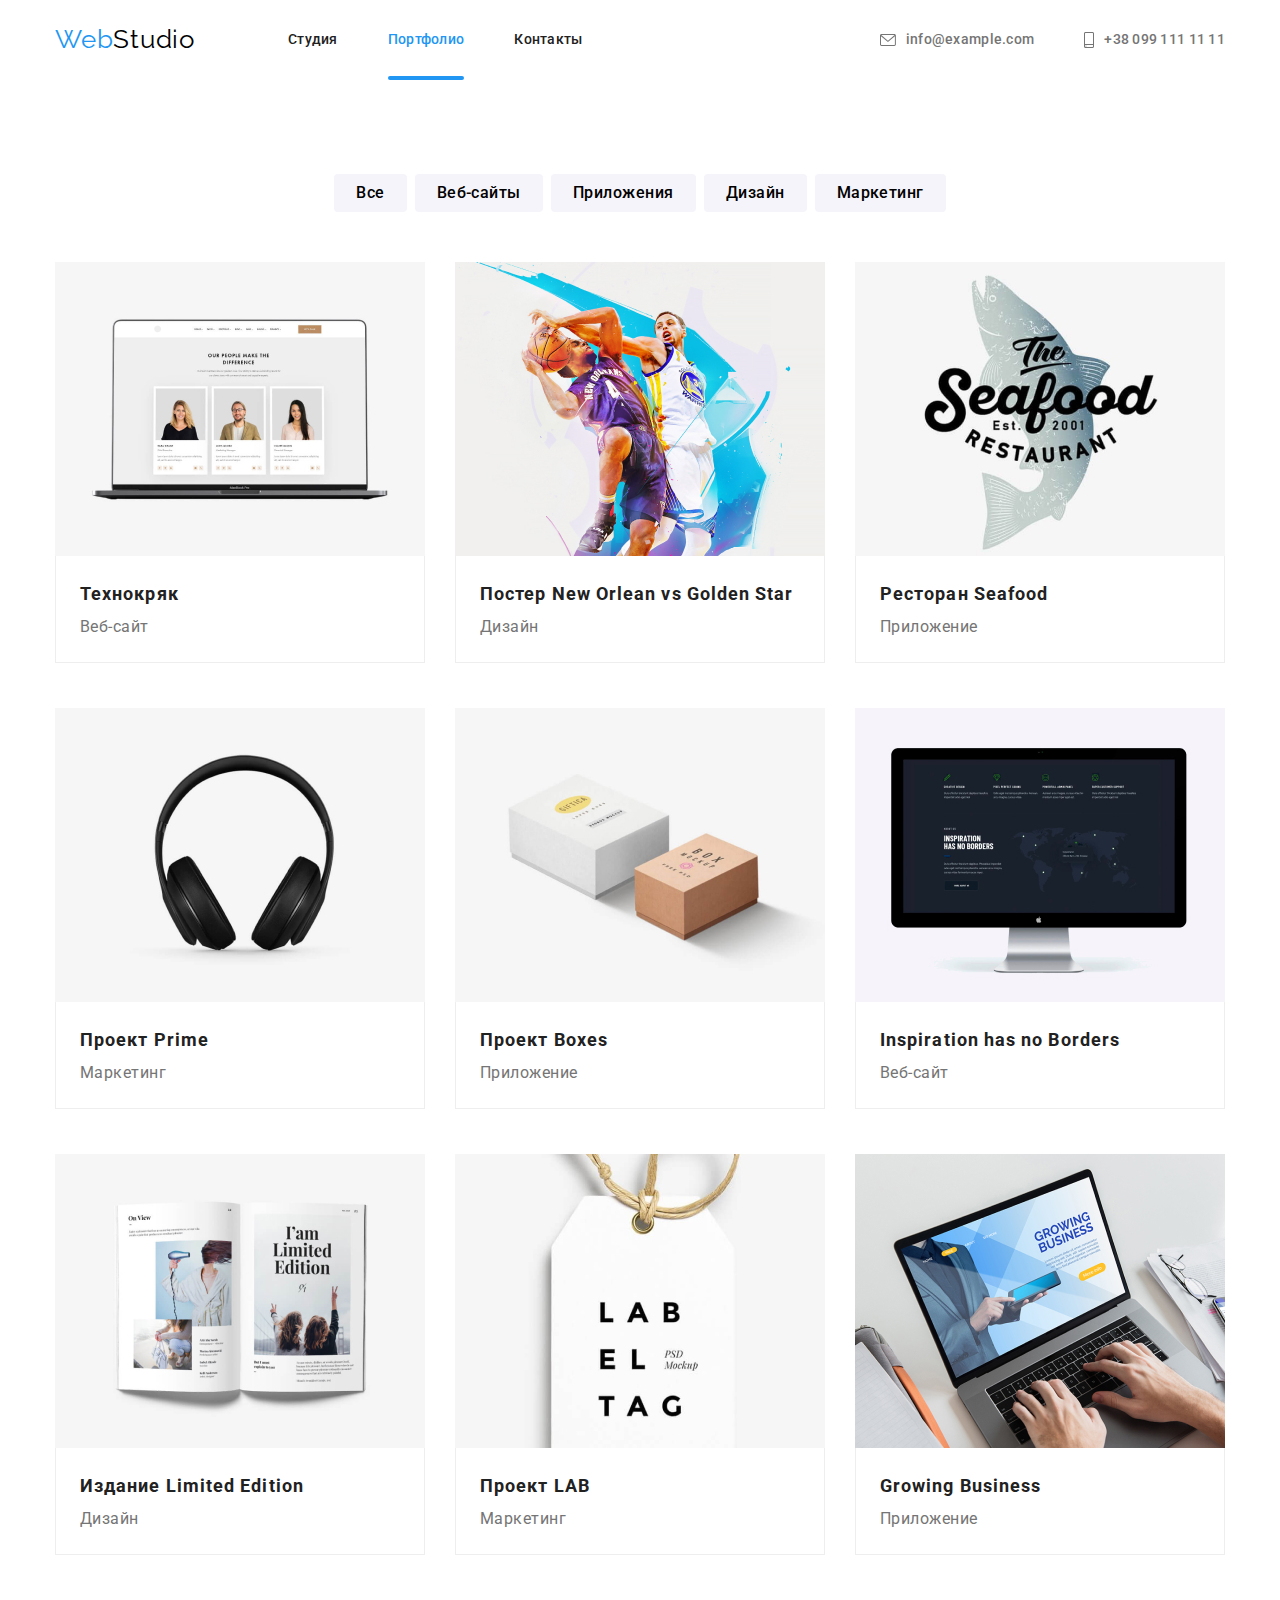
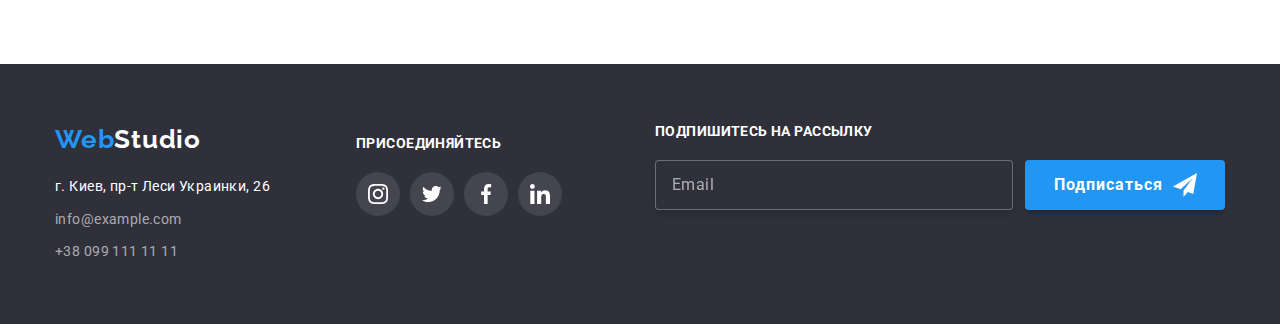
==== commit 2d82f113: "Доробив картинки" ====
--- a/portfolio.html
+++ b/portfolio.html
@@ -81,7 +81,7 @@
         <li class="example-item">
          <a class="example-link" href="#">
             <div class="example-wrap">
-            <img src="./images/img.for.portfolio/img.jpg" alt="Пример работи 1" class="example-photo">
+            <img src="./images/img.for.portfolio/img.jpg" srcset="./images/img.for.portfolio/img.jpg 1x , ./images/img.for.portfolio/img@2x.jpg 2x " alt="Пример работи 1" class="example-photo">
             <p class="overlay-text">Технокряк это современная площадка распространения коронавируса. Компании используют эту
                 платформу для цифрового
                 шпионажа и атак на защищённые сервера конкурентов.</p>
@@ -95,7 +95,7 @@
         <li class="example-item">
             <a class="example-link" href="#">
              <div class="example-wrap">
-             <img src="./images/img.for.portfolio/img(1).jpg" alt="Пример работи 2" class="example-photo"> 
+             <img src="./images/img.for.portfolio/img(1).jpg" srcset="./images/img.for.portfolio/img(1).jpg 1x , ./images/img.for.portfolio/img(1)@2x.jpg 2x " alt="Пример работи 2" class="example-photo"> 
              <p class="overlay-text">Технокряк это современная площадка распространения коронавируса. Компании используют эту платформу для цифрового
                 шпионажа и атак на защищённые сервера конкурентов.</p> 
              </div>
@@ -108,7 +108,7 @@
         <li class="example-item">
             <a class="example-link" href="#">
                 <div class="example-wrap">
-            <img src="./images/img.for.portfolio/img(2).jpg" alt="Пример работи 3" class="example-photo">
+            <img src="./images/img.for.portfolio/img(2).jpg" srcset="./images/img.for.portfolio/img(2).jpg 1x , ./images/img.for.portfolio/img(2)@2x.jpg 2x " alt="Пример работи 3" class="example-photo">
             <p class="overlay-text">Технокряк это современная площадка распространения коронавируса. Компании используют эту
                 платформу для цифрового
                 шпионажа и атак на защищённые сервера конкурентов.</p>
@@ -122,7 +122,7 @@
         <li class="example-item">
             <a class="example-link" href="#">
                 <div class="example-wrap">
-            <img src="./images/img.for.portfolio/img(3).jpg" alt="Пример работи 4" class="example-photo">
+            <img src="./images/img.for.portfolio/img(3).jpg" srcset="./images/img.for.portfolio/img(3).jpg 1x , ./images/img.for.portfolio/img(3)@2x.jpg 2x " alt="Пример работи 4" class="example-photo">
             <p class="overlay-text">Технокряк это современная площадка распространения коронавируса. Компании используют эту
                 платформу для цифрового
                 шпионажа и атак на защищённые сервера конкурентов.</p>
@@ -136,7 +136,7 @@
         <li class="example-item">
             <a class="example-link" href="#">
                 <div class="example-wrap">
-            <img src="./images/img.for.portfolio/img(4).jpg" alt="Пример работи 5" class="example-photo">
+            <img src="./images/img.for.portfolio/img(4).jpg" srcset="./images/img.for.portfolio/img(4).jpg 1x , ./images/img.for.portfolio/img(4)@2x.jpg 2x " alt="Пример работи 5" class="example-photo">
             <p class="overlay-text">Технокряк это современная площадка распространения коронавируса. Компании используют эту
                 платформу для цифрового
                 шпионажа и атак на защищённые сервера конкурентов.</p>
@@ -150,7 +150,7 @@
         <li class="example-item">
             <a class="example-link" href="#">
                 <div class="example-wrap">
-            <img src="./images/img.for.portfolio/img(5).jpg" alt="Пример работи 6" class="example-photo">
+            <img src="./images/img.for.portfolio/img(5).jpg" srcset="./images/img.for.portfolio/img(5).jpg 1x , ./images/img.for.portfolio/img(5)@2x.jpg 2x " alt="Пример работи 6" class="example-photo">
             <p class="overlay-text">Технокряк это современная площадка распространения коронавируса. Компании используют эту
                 платформу для цифрового
                 шпионажа и атак на защищённые сервера конкурентов.</p>
@@ -164,7 +164,7 @@
         <li class="example-item">
             <a class="example-link" href="#">
                 <div class="example-wrap">
-            <img src="./images/img.for.portfolio/img(6).jpg" alt="Пример работи 7" class="example-photo"> 
+            <img src="./images/img.for.portfolio/img(6).jpg" srcset="./images/img.for.portfolio/img(6).jpg 1x , ./images/img.for.portfolio/img(6)@2x.jpg 2x " alt="Пример работи 7" class="example-photo"> 
             <p class="overlay-text">Технокряк это современная площадка распространения коронавируса. Компании используют эту
                 платформу для цифрового
                 шпионажа и атак на защищённые сервера конкурентов.</p>
@@ -178,7 +178,7 @@
         <li class="example-item">
             <a class="example-link" href="#">
                 <div class="example-wrap">
-            <img src="./images/img.for.portfolio/img(7).jpg" alt="Пример работи 8" class="example-photo">
+            <img src="./images/img.for.portfolio/img(7).jpg" srcset="./images/img.for.portfolio/img(7).jpg 1x , ./images/img.for.portfolio/img(7)@2x.jpg 2x " alt="Пример работи 8" class="example-photo">
             <p class="overlay-text">Технокряк это современная площадка распространения коронавируса. Компании используют эту
                 платформу для цифрового
                 шпионажа и атак на защищённые сервера конкурентов.</p>
@@ -192,7 +192,7 @@
         <li class="example-item">
             <a class="example-link" href="#">
                 <div class="example-wrap">
-            <img src="./images/img.for.portfolio/img(8).jpg" alt="Пример работи 9" class="example-photo">
+            <img src="./images/img.for.portfolio/img(8).jpg" srcset="./images/img.for.portfolio/img(8).jpg 1x , ./images/img.for.portfolio/img(8)@2x.jpg 2x " alt="Пример работи 9" class="example-photo">
             <p class="overlay-text">Технокряк это современная площадка распространения коронавируса. Компании используют эту
                 платформу для цифрового
                 шпионажа и атак на защищённые сервера конкурентов.</p>
--- a/css/main.min.css
+++ b/css/main.min.css
@@ -1,2 +1,2 @@
-body{font-style:normal;font-family:Roboto, sans-serif}h1,h2,h3,h4,h5,h6,p{margin-bottom:0;margin-top:0}.reset{margin-top:0;margin-bottom:0;padding:0}.container{width:480px;padding-right:15px;padding-left:15px;margin-left:auto;margin-right:auto}@media screen and (min-width: 768px){.container{width:768px}}@media screen and (min-width: 1200px){.container{width:1200px}}.visually-hidden{position:absolute;clip:rect(0 0 0 0);width:1px;height:1px;margin:-1px}.list{list-style:none}.header-line{border-bottom:1px solid #ececec}.accent{color:#2196f3}.logo{margin:16px 0;color:#000;text-decoration:none;font-family:Raleway;font-size:24px;line-height:1.17;letter-spacing:0.03em}@media screen and (min-width: 768px){.logo{margin-right:88px}}@media screen and (min-width: 1200px){.logo{margin-right:93px;font-size:26px;line-height:1.2}}.main-nav{display:-webkit-box;display:-ms-flexbox;display:flex;-webkit-box-align:center;-ms-flex-align:center;align-items:center}.site-nav{display:none}@media screen and (min-width: 768px){.site-nav{display:-webkit-box;display:-ms-flexbox;display:flex}}@media screen and (min-width: 1200px){.site-nav{display:-webkit-box;display:-ms-flexbox;display:flex}}.site-nav{margin-top:0px;margin-bottom:0px}@media screen and (min-width: 768px){.site-nav-item:not(:last-child){margin-right:50px}}.site-nav-link,.auth-nav-link{font-weight:500;font-size:14px;line-height:1.14;letter-spacing:0.02em}.site-nav-link{position:relative;display:block;padding-top:32px;padding-bottom:32px;color:#212121;text-decoration:none;-webkit-transition:color 250ms cubic-bezier(0.4, 0, 0.2, 1);transition:color 250ms cubic-bezier(0.4, 0, 0.2, 1)}.site-nav-link:hover:after{opacity:1}.site-nav-link:hover{color:#2196f3}.site-nav-link:focus{color:#2196f3}.site-nav-link::after{content:'';position:absolute;bottom:0;left:0;width:100%;height:4px;border-radius:2px;background-color:#2196f3;opacity:0;-webkit-transition:opacity 250ms cubic-bezier(0.4, 0, 0.2, 1);transition:opacity 250ms cubic-bezier(0.4, 0, 0.2, 1)}.site-nav .current-link{color:#2196f3}.site-nav .current-link::after{opacity:1}.auth-nav{display:none}@media screen and (min-width: 768px){.auth-nav{display:block;margin-left:auto;margin-top:0px;margin-bottom:0px}}@media screen and (min-width: 1200px){.auth-nav{display:-webkit-box;display:-ms-flexbox;display:flex;margin-left:auto;margin-top:0px;margin-bottom:0px}}@media screen and (min-width: 768px){.auth-nav-item:not(:last-child){margin-bottom:10px}}@media screen and (min-width: 1200px){.auth-nav-item:not(:last-child){margin-right:50px;margin-bottom:0}}.auth-nav-link{display:-webkit-box;display:-ms-flexbox;display:flex;-webkit-box-align:center;-ms-flex-align:center;align-items:center;color:#757575;text-decoration:none;-webkit-transition:color 250ms cubic-bezier(0.4, 0, 0.2, 1);transition:color 250ms cubic-bezier(0.4, 0, 0.2, 1)}@media screen and (min-width: 768px){.auth-nav-link{padding:0}}@media screen and (min-width: 1200px){.auth-nav-link{padding-top:32px;padding-bottom:32px}}.auth-nav-link:hover{color:#2196f3}.auth-nav-link:focus{color:#2196f3}.header-icon{fill:currentColor;margin-right:8px;-webkit-transition:fill 250ms cubic-bezier(0.4, 0, 0.2, 1);transition:fill 250ms cubic-bezier(0.4, 0, 0.2, 1)}@media screen and (min-width: 1200px){.header-icon.icon-phone{width:10px;height:16px}}@media screen and (min-width: 1200px){.header-icon{margin-right:10px;width:16px;height:12px}}.header-icon:hover{fill:#2196f3}.header-icon:focus{fill:#2196f3}.header-buttom{width:40px;height:40px;display:-webkit-box;display:-ms-flexbox;display:flex;-webkit-box-pack:center;-ms-flex-pack:center;justify-content:center;-webkit-box-align:center;-ms-flex-align:center;align-items:center;margin:0;padding:0;background-color:transparent;border:none;cursor:pointer;color:#000;z-index:999999;margin-left:auto}@media screen and (min-width: 768px){.header-buttom{display:none}}.header_menu-icon{fill:currentColor;width:24px;height:16px;-webkit-transition:fill 250ms cubic-bezier(0.4, 0, 0.2, 1);transition:fill 250ms cubic-bezier(0.4, 0, 0.2, 1)}.header-buttom:hover .header_menu-icon,.header-buttom:focus .header_menu-icon{fill:#2196f3}.header-buttom .icon-cross{display:none}.header-buttom.is-open .icon-cross{display:block}.header-buttom.is-open .icon-menu{display:none}.header-buttom .icon-cross{display:none}.menu-container{display:none}.menu-container.is-open{display:block}@media screen and (min-width: 768px){.menu-container.is-open{display:none}}@media screen and (max-width: 767px){.menu-container{position:fixed;top:0;left:0;width:100%;height:100%;padding-top:48px;padding-left:40px;padding-bottom:48px;background-color:#fff;z-index:999;opacity:0;visibility:hidden;pointer-events:none;-webkit-transition:opacity 250ms cubic-bezier(0.4, 0, 0.2, 1);transition:opacity 250ms cubic-bezier(0.4, 0, 0.2, 1)}}@media screen and (min-width: 768px){.menu-container{display:none}}.menu-container.is-open{opacity:1;visibility:visible;pointer-events:initial}.menu-container.is-open .menu-nav{-webkit-transform:translateX 0;transform:translateX 0}.menu-nav{display:-webkit-box;display:-ms-flexbox;display:flex;-webkit-box-orient:vertical;-webkit-box-direction:normal;-ms-flex-direction:column;flex-direction:column;-webkit-transform:translateX -100%;transform:translateX -100%;-webkit-transition:-webkit-transform 250ms cubic-bezier(0.4, 0, 0.2, 1) 250ms;transition:-webkit-transform 250ms cubic-bezier(0.4, 0, 0.2, 1) 250ms;transition:transform 250ms cubic-bezier(0.4, 0, 0.2, 1) 250ms;transition:transform 250ms cubic-bezier(0.4, 0, 0.2, 1) 250ms, -webkit-transform 250ms cubic-bezier(0.4, 0, 0.2, 1) 250ms}.menu-nav-item:not(:last-child){margin-bottom:32px}.menu-nav-link{color:#212121;font-weight:500;font-size:40px;line-height:1.18;text-align:center;letter-spacing:0.02em;text-decoration:none;-webkit-transition:color 250ms cubic-bezier(0.4, 0, 0.2, 1);transition:color 250ms cubic-bezier(0.4, 0, 0.2, 1)}.menu-nav-link:hover,.menu-nav-link:focus{color:#2196f3}.menu-list{margin-bottom:302px}.menu-contacts{margin-bottom:64px}.menu-contacts-item:not(:last-child){margin-bottom:32px}.menu-contacts-link{text-decoration:none;font-weight:500;font-size:34px;line-height:1.18;letter-spacing:0.02em;color:#2196f3}.menu-contacts-link--color{color:#757575}.social-menu{display:-webkit-box;display:-ms-flexbox;display:flex}.social-menu-item:not(:last-child){border-right:1px solid rgba(33,33,33,0.2)}.social-menu-link{font-weight:500;font-size:18px;line-height:1.22;letter-spacing:0.02em;text-decoration:none;color:#2196f3;margin:0 10px}.hero{background:#c4c4c4;text-align:center;margin-top:0;margin-bottom:0}.hero-title{color:#fff;font-weight:900;font-size:44px;line-height:1.36;letter-spacing:0.06em;text-transform:uppercase}.hero-buttom{border-radius:4px;min-width:200;padding:10px 32px;margin-top:30px;cursor:pointer;border:none;color:#fff;background-color:#2196f3;font-weight:700;font-size:16px;line-height:1.87;-webkit-box-align:center;-ms-flex-align:center;align-items:center;letter-spacing:0.06em}.hero-overlay{max-width:1600px;height:600px;margin:0 auto;padding-top:200px;background-size:cover;background-repeat:no-repeat;background-position:center;background-image:-webkit-gradient(linear, left top, right top, from(rgba(47,48,58,0.4)), to(rgba(47,48,58,0.4))),url(../images/hero.jpg.jpg);background-image:linear-gradient(to right, rgba(47,48,58,0.4), rgba(47,48,58,0.4)),url(../images/hero.jpg.jpg)}.heading-container{width:696px;margin:0 auto}.benefits-section{padding-top:60px;padding-bottom:60px}@media screen and (min-width: 1200px){.benefits-section{padding-top:94px;padding-bottom:94px}}@media screen and (min-width: 768px){.list-description{display:-webkit-box;display:-ms-flexbox;display:flex;-ms-flex-wrap:wrap;flex-wrap:wrap;margin:-15px}}.list-description-item{width:100%}@media screen and (max-width: 767px){.list-description-item:not(:last-child){margin-bottom:30px}}@media screen and (min-width: 768px){.list-description-item{margin:15px;-ms-flex-preferred-size:calc((100% - 4 * 15px) / 2);flex-basis:calc((100% - 4 * 15px) / 2)}}@media screen and (min-width: 1200px){.list-description-item{-ms-flex-preferred-size:calc((100% - 8 * 15px) / 4);flex-basis:calc((100% - 8 * 15px) / 4)}}.list-description-item .list-title{font-size:14px;line-height:1.14;letter-spacing:0.03em;text-transform:uppercase;padding-bottom:10px}@media screen and (max-width: 767px){.list-description-item .list-title{text-align:center}}.wrapper{width:auto;height:120px;border-radius:4px;margin-bottom:30px;background-color:#f5f4fa;padding:25px 0;text-align:center}.wrapper-icon{width:70px;height:70px}.description{font-weight:400;font-size:14px;line-height:1.71;letter-spacing:0.03em}.photo-list{display:-webkit-box;display:-ms-flexbox;display:flex}.photo-list-item{width:370px;margin-right:30px}.photo-list-item:last-child{margin-right:0}.work-section{display:none;padding-bottom:94px}@media screen and (min-width: 1200px){.work-section{display:block}}.img-wrap{position:relative}.explanation{position:absolute;bottom:0px;-webkit-transform:translateY(0px);transform:translateY(0px);width:370px;background-color:rgba(47,48,58,0.8);text-align:center;height:70px;padding:27px 0px;font-weight:700;font-size:14px;line-height:1.14;letter-spacing:0.03em;text-transform:uppercase;color:#ffffff}.section-text{color:#757575}.section-title{font-weight:700;font-size:36px;line-height:1.16;text-align:center;letter-spacing:0.03em;margin-bottom:30px}@media screen and (min-width: 1200px){.section-title{margin-bottom:50px}}.team-section{background:#f5f4fa;padding-top:60px;padding-bottom:60px}.team-photo{width:100%}.list-name{font-weight:500;font-size:16px;line-height:1.18;text-align:center;letter-spacing:0.03em}.profession{font-weight:400;font-size:16px;line-height:1.18;text-align:center;letter-spacing:0.03em}.team-list{display:-webkit-box;display:-ms-flexbox;display:flex;-ms-flex-wrap:wrap;flex-wrap:wrap;margin:-15px}.team-list-item{width:100%;background:#ffffff;-webkit-box-shadow:0px 1px 3px rgba(0,0,0,0.12),0px 1px 1px rgba(0,0,0,0.14),0px 2px 1px rgba(0,0,0,0.2);box-shadow:0px 1px 3px rgba(0,0,0,0.12),0px 1px 1px rgba(0,0,0,0.14),0px 2px 1px rgba(0,0,0,0.2);border-radius:0px 0px 4px 4px}@media screen and (max-width: 767px){.team-list-item:not(:last-child){margin-bottom:30px}}@media screen and (min-width: 768px){.team-list-item{margin:15px;-ms-flex-preferred-size:calc((100% - 4 * 15px) / 2);flex-basis:calc((100% - 4 * 15px) / 2)}}@media screen and (min-width: 1200px){.team-list-item{-ms-flex-preferred-size:calc((100% - 8 * 15px) / 4);flex-basis:calc((100% - 8 * 15px) / 4)}}.list-name{padding-bottom:10px;padding-top:30px}.profession{margin-bottom:16px}.social-list{display:-webkit-box;display:-ms-flexbox;display:flex;-webkit-box-pack:center;-ms-flex-pack:center;justify-content:center;list-style:none;padding-bottom:24px}@media screen and (min-width: 1200px){.social-list{padding-bottom:30px}}.social-link{display:-webkit-inline-box;display:-ms-inline-flexbox;display:inline-flex;-webkit-box-align:center;-ms-flex-align:center;align-items:center;-webkit-box-pack:center;-ms-flex-pack:center;justify-content:center;background-color:#fff;border-radius:50%;color:#afb1b8;width:44px;height:44px;-webkit-transition:color 250ms cubic-bezier(0.4, 0, 0.2, 1),background-color 250ms cubic-bezier(0.4, 0, 0.2, 1);transition:color 250ms cubic-bezier(0.4, 0, 0.2, 1),background-color 250ms cubic-bezier(0.4, 0, 0.2, 1)}.social-link:hover,.social-link:focus{background-color:#2196f3;color:#fff}.social-item:not(:last-child){margin-right:10px}.social-icon{width:20px;height:20px;fill:currentColor}.clients-section{padding-top:60px;padding-bottom:60px}.clients-list{display:-webkit-box;display:-ms-flexbox;display:flex;-ms-flex-wrap:wrap;flex-wrap:wrap;margin:-15px}.clients-item{margin:15px}@media screen and (max-width: 767px){.clients-item{-ms-flex-preferred-size:calc((100% - 4 * 15px) / 2);flex-basis:calc((100% - 4 * 15px) / 2)}}@media screen and (min-width: 768px){.clients-item{-ms-flex-preferred-size:calc((100% - 6 * 15px) / 3);flex-basis:calc((100% - 6 * 15px) / 3)}}@media screen and (min-width: 1200px){.clients-item{-ms-flex-preferred-size:calc((100% - 12 * 15px) / 6);flex-basis:calc((100% - 12 * 15px) / 6)}}.clients-link{display:-webkit-box;display:-ms-flexbox;display:flex;-webkit-box-pack:center;-ms-flex-pack:center;justify-content:center;-webkit-box-align:center;-ms-flex-align:center;align-items:center;border:1px solid #afb1b8;border-radius:4px;height:90px;color:#afb1b8;-webkit-transition:color 250ms cubic-bezier(0.4, 0, 0.2, 1),border 250ms cubic-bezier(0.4, 0, 0.2, 1),border-radius 250ms cubic-bezier(0.4, 0, 0.2, 1);transition:color 250ms cubic-bezier(0.4, 0, 0.2, 1),border 250ms cubic-bezier(0.4, 0, 0.2, 1),border-radius 250ms cubic-bezier(0.4, 0, 0.2, 1)}.clients-link:hover,.clients-link:focus{color:#2196f3;border:1px solid #2196f3;border-radius:4px}.clients-icon{display:-webkit-box;display:-ms-flexbox;display:flex;fill:currentColor}.backdrop{position:fixed;top:0;left:0;width:100%;height:100%;background-color:rgba(0,0,0,0.2);padding:93px 15px;opacity:1;overflow-y:scroll;z-index:15;-webkit-transition:opacity 250ms cubic-bezier(0.4, 0, 0.2, 1);transition:opacity 250ms cubic-bezier(0.4, 0, 0.2, 1)}@media screen and (min-width: 768px){.backdrop{padding:0}}.backdrop.is-hidden{opacity:0;pointer-events:none;visibility:hidden}.backdrop.is-hidden .modal{-webkit-transform:translate(-50%, -50%) scale(1.1);transform:translate(-50%, -50%) scale(1.1)}.modal{position:absolute;min-height:590px;border-radius:4px;top:50%;left:50%;padding:40px;background-color:#fff;-webkit-transform:translate(-50%, -50%) scale(1);transform:translate(-50%, -50%) scale(1);-webkit-transition:-webkit-transform 250ms cubic-bezier(0.4, 0, 0.2, 1);transition:-webkit-transform 250ms cubic-bezier(0.4, 0, 0.2, 1);transition:transform 250ms cubic-bezier(0.4, 0, 0.2, 1);transition:transform 250ms cubic-bezier(0.4, 0, 0.2, 1), -webkit-transform 250ms cubic-bezier(0.4, 0, 0.2, 1)}@media screen and (min-width: 768px){.modal{width:450px;height:auto;min-height:609px;top:50%;left:50%}}@media screen and (min-width: 1200px){.modal{padding:15px;height:581px;width:528px}}.modal-buttom{position:absolute;top:8px;right:8px;width:30px;height:30px;display:-webkit-box;display:-ms-flexbox;display:flex;-webkit-box-pack:center;-ms-flex-pack:center;justify-content:center;-webkit-box-align:center;-ms-flex-align:center;align-items:center;border:1px solid rgba(0,0,0,0.1);border-radius:50%;background-color:#ffffff;cursor:pointer}.modal-icon{width:18px;height:18px;fill:#000000;-webkit-transition:fill 250ms cubic-bezier(0.4, 0, 0.2, 1);transition:fill 250ms cubic-bezier(0.4, 0, 0.2, 1)}.modal-buttom:hover .modal-icon,.modal-buttom:focus .modal-icon{fill:#2196f3}.modal-header{margin-top:40px;margin-bottom:12px;font-weight:700;font-size:20px;line-height:1.15;text-align:center;letter-spacing:0.03em}.field{margin:auto;margin-bottom:10px;width:448px}.field .icon{position:absolute;top:50%;left:12px;-webkit-transform:translateY(-50%);transform:translateY(-50%);height:18px;width:18px;fill:#212121;-webkit-transition:fill 250ms cubic-bezier(0.4, 0, 0.2, 1);transition:fill 250ms cubic-bezier(0.4, 0, 0.2, 1)}.input{width:100%;height:40px;border:1px solid rgba(33,33,33,0.2);border-radius:4px;-webkit-transition:border 250ms cubic-bezier(0.4, 0, 0.2, 1);transition:border 250ms cubic-bezier(0.4, 0, 0.2, 1)}.input:focus{outline:none;border:1px solid #2196f3}.username .input,.username .input,.username .email .input{padding-left:42px}.label{display:inline-block;margin-bottom:4px;font-weight:400;font-size:12px;line-height:1.16;letter-spacing:0.01em;color:#757575}.label-checkbox{font-weight:400;font-size:14px;line-height:1.71;letter-spacing:0.03em;color:#757575}.form-buttom{display:-webkit-box;display:-ms-flexbox;display:flex;padding:10px 55px;margin:auto;background-color:#2196f3;color:#fff;font-weight:700;font-size:16px;line-height:1.87;letter-spacing:0.06em;border:none;-webkit-box-shadow:0px 4px 4px rgba(0,0,0,0.15);box-shadow:0px 4px 4px rgba(0,0,0,0.15);border-radius:4px;cursor:pointer;-webkit-transition:background-color 250ms cubic-bezier(0.4, 0, 0.2, 1);transition:background-color 250ms cubic-bezier(0.4, 0, 0.2, 1)}.form-buttom:hover,.form-buttom:focus{background-color:#188ce8}.checkbox{margin-bottom:32px}.comment-container{margin-bottom:18px}.input-comment{resize:none;height:120px;width:100%;padding:12px 16px}.input-comment::-webkit-input-placeholder{font-weight:normal;font-size:14px;line-height:1.14;letter-spacing:0.01em;color:rgba(117,117,117,0.5)}.input-comment:-ms-input-placeholder{font-weight:normal;font-size:14px;line-height:1.14;letter-spacing:0.01em;color:rgba(117,117,117,0.5)}.input-comment::-ms-input-placeholder{font-weight:normal;font-size:14px;line-height:1.14;letter-spacing:0.01em;color:rgba(117,117,117,0.5)}.input-comment::placeholder{font-weight:normal;font-size:14px;line-height:1.14;letter-spacing:0.01em;color:rgba(117,117,117,0.5)}.checkbox-link{color:#2196f3}.icon-container{position:relative}.input:focus+.icon{fill:#2196f3}.checkbox-label{display:-webkit-box;display:-ms-flexbox;display:flex;-webkit-box-align:center;-ms-flex-align:center;align-items:center}.checkbox-icon{display:inline-block;width:16px;height:15px;border:2px solid #212121;border-radius:2px;margin-right:8px;margin-left:12px;-webkit-transition:background-color 250ms cubic-bezier(0.4, 0, 0.2, 1);transition:background-color 250ms cubic-bezier(0.4, 0, 0.2, 1)}.old-checkbox:checked+.checkbox-icon{background-color:#2196f3;background-image:url(../images/svg/check.svg);background-size:contain;background-origin:border-box;border:2px solid #2196f3}.main-content{padding-top:60px;padding-bottom:60px}@media screen and (min-width: 1200px){.main-content{padding-top:94px;padding-bottom:94px}}.buttom-nav{display:-webkit-box;display:-ms-flexbox;display:flex;-ms-flex-wrap:wrap;flex-wrap:wrap;margin-bottom:40px}@media screen and (min-width: 768px){.buttom-nav{margin-bottom:30px;-ms-flex-wrap:nowrap;flex-wrap:nowrap;-webkit-box-pack:center;-ms-flex-pack:center;justify-content:center}}@media screen and (min-width: 1200px){.buttom-nav{margin-bottom:50px}}@media screen and (max-width: 767px){.buttom-nav-item:nth-child(-n+3){margin-bottom:15px}}.buttom-nav-item:not(:last-child){margin-right:8px}.list-buttom{border-radius:4px;cursor:pointer;padding:6px 22px;border:none;color:#000;background:#f5f4fa;font-weight:500;font-size:16px;line-height:1.62;text-align:center;letter-spacing:0.03em;-webkit-transition:background-color 250ms cubic-bezier(0.4, 0, 0.2, 1),color 250ms cubic-bezier(0.4, 0, 0.2, 1),-webkit-box-shadow 250ms cubic-bezier(0.4, 0, 0.2, 1);transition:background-color 250ms cubic-bezier(0.4, 0, 0.2, 1),color 250ms cubic-bezier(0.4, 0, 0.2, 1),-webkit-box-shadow 250ms cubic-bezier(0.4, 0, 0.2, 1);transition:background-color 250ms cubic-bezier(0.4, 0, 0.2, 1),color 250ms cubic-bezier(0.4, 0, 0.2, 1),box-shadow 250ms cubic-bezier(0.4, 0, 0.2, 1);transition:background-color 250ms cubic-bezier(0.4, 0, 0.2, 1),color 250ms cubic-bezier(0.4, 0, 0.2, 1),box-shadow 250ms cubic-bezier(0.4, 0, 0.2, 1),-webkit-box-shadow 250ms cubic-bezier(0.4, 0, 0.2, 1)}.list-buttom:hover,.list-buttom:focus{background-color:#2196f3;color:#fff;-webkit-box-shadow:0px 3px 1px rgba(0,0,0,0.1),0px 1px 2px rgba(0,0,0,0.08),0px 2px 2px rgba(0,0,0,0.12);box-shadow:0px 3px 1px rgba(0,0,0,0.1),0px 1px 2px rgba(0,0,0,0.08),0px 2px 2px rgba(0,0,0,0.12)}@media screen and (min-width: 768px){.example-list{display:-webkit-box;display:-ms-flexbox;display:flex;-ms-flex-wrap:wrap;flex-wrap:wrap;margin:-15px}}.example-photo{display:block;height:auto;width:100%}.example-item{background:#ffffff;width:100%;cursor:pointer}.example-item:not(:last-child){margin-bottom:30px}@media screen and (min-width: 768px){.example-item{margin:15px;-ms-flex-preferred-size:calc((100% - 4 * 15px) / 2);flex-basis:calc((100% - 4 * 15px) / 2)}}@media screen and (min-width: 1200px){.example-item{-ms-flex-preferred-size:calc((100% - 6 * 15px) / 3);flex-basis:calc((100% - 6 * 15px) / 3)}}.example-link{display:block;text-decoration:none;-webkit-transition:-webkit-box-shadow 250ms cubic-bezier(0.4, 0, 0.2, 1);transition:-webkit-box-shadow 250ms cubic-bezier(0.4, 0, 0.2, 1);transition:box-shadow 250ms cubic-bezier(0.4, 0, 0.2, 1);transition:box-shadow 250ms cubic-bezier(0.4, 0, 0.2, 1), -webkit-box-shadow 250ms cubic-bezier(0.4, 0, 0.2, 1)}.example-link:hover,.example-link:focus{-webkit-box-shadow:0px 1px 1px rgba(0,0,0,0.12),0px 4px 4px rgba(0,0,0,0.06),1px 4px 6px rgba(0,0,0,0.16);box-shadow:0px 1px 1px rgba(0,0,0,0.12),0px 4px 4px rgba(0,0,0,0.06),1px 4px 6px rgba(0,0,0,0.16)}.example-wrap{position:relative;width:100%;height:294px;overflow:hidden}.overlay-text{position:absolute;width:100%;height:100%;bottom:0px;left:0;-webkit-transform:translateY(100%);transform:translateY(100%);font-weight:normal;font-size:18px;line-height:1.56;letter-spacing:0.03em;color:#ffffff;padding:63px 24px;background-color:rgba(33,150,243,0.9);-webkit-transition:-webkit-transform 250ms cubic-bezier(0.4, 0, 0.2, 1);transition:-webkit-transform 250ms cubic-bezier(0.4, 0, 0.2, 1);transition:transform 250ms cubic-bezier(0.4, 0, 0.2, 1);transition:transform 250ms cubic-bezier(0.4, 0, 0.2, 1), -webkit-transform 250ms cubic-bezier(0.4, 0, 0.2, 1)}.example-link:hover .overlay-text,.example-link:focus .overlay-text{-webkit-transform:translateY(0%);transform:translateY(0%)}.card-content{padding:20px 24px;border-width:1px;border-right-style:solid;border-right-color:#eeeeee;border-left-style:solid;border-left-color:#eeeeee;border-bottom-style:solid;border-bottom-color:#eeeeee}.example-title{color:#212121;font-weight:700;font-size:18px;line-height:2;letter-spacing:0.06em}.list-kind{color:#757575;font-weight:400;font-size:16px;line-height:1.87;letter-spacing:0.03em}.footer{background-color:#2f303a;padding-top:60px;padding-bottom:60px}.footer-logo{color:#fff;text-decoration:none;font-family:Raleway;font-weight:700;font-size:26px;line-height:1.19;letter-spacing:0.03em}.address{padding-top:20px;padding-bottom:9px;color:#fff;font-weight:400;font-size:14px;line-height:1.71;letter-spacing:0.03em;font-style:normal}.link-mail{margin-bottom:9px}.contacts-link{color:rgba(255,255,255,0.6);text-decoration:none;font-weight:400;font-size:14px;line-height:1.71;letter-spacing:0.03em;-webkit-transition:color 250ms cubic-bezier(0.4, 0, 0.2, 1);transition:color 250ms cubic-bezier(0.4, 0, 0.2, 1)}.contacts-link:hover,.contacts-link:focus{color:#2196f3}@media screen and (max-width: 1199px){.footer-wrap{text-align:center}}@media screen and (min-width: 1200px){.footer-wrap{display:-webkit-box;display:-ms-flexbox;display:flex}}@media screen and (min-width: 768px){.wrap-contacts-social{display:-webkit-box;display:-ms-flexbox;display:flex;margin-bottom:60px;-webkit-box-pack:center;-ms-flex-pack:center;justify-content:center;-webkit-box-align:baseline;-ms-flex-align:baseline;align-items:baseline}}@media screen and (min-width: 768px) and (min-width: 1200px){.wrap-contacts-social{margin-bottom:0}}@media screen and (max-width: 767px){.footer-contacts{margin-bottom:60px}}@media screen and (min-width: 768px){.footer-contacts{margin-right:165px}}@media screen and (min-width: 1200px){.footer-contacts{margin-right:70px;margin-bottom:0;width:231px}}.footer-social-name{display:block;margin-bottom:20px;font-weight:700;font-size:14px;line-height:1.14;letter-spacing:0.03em;text-transform:uppercase;color:#ffffff}.social-footer{display:-webkit-box;display:-ms-flexbox;display:flex;-webkit-box-pack:center;-ms-flex-pack:center;justify-content:center;list-style:none;text-align:center}@media screen and (max-width: 768px){.social-footer{margin-bottom:60px}}.footer-social-link{display:-webkit-inline-box;display:-ms-inline-flexbox;display:inline-flex;-webkit-box-align:center;-ms-flex-align:center;align-items:center;-webkit-box-pack:center;-ms-flex-pack:center;justify-content:center;background-color:rgba(255,255,255,0.1);border-radius:50%;width:44px;height:44px;-webkit-transition:background-color 250ms cubic-bezier(0.4, 0, 0.2, 1),fill 250ms cubic-bezier(0.4, 0, 0.2, 1);transition:background-color 250ms cubic-bezier(0.4, 0, 0.2, 1),fill 250ms cubic-bezier(0.4, 0, 0.2, 1)}.footer-social-link:hover,.footer-social-link:focus{background-color:#2196f3;fill:#fff}.footer-social-item:not(:last-child){margin-right:10px}.footer-social-icon{width:20px;height:20px;fill:#fff}@media screen and (min-width: 1200px){.footer-form{margin-left:93px}}.footer-form .footer-buttom{position:relative;padding-top:10px;padding-bottom:10px;padding-left:29px;padding-right:62px;background-color:#2196f3;border:none;cursor:pointer;-webkit-box-shadow:0px 4px 4px rgba(0,0,0,0.15);box-shadow:0px 4px 4px rgba(0,0,0,0.15);border-radius:4px;display:-webkit-box;display:-ms-flexbox;display:flex;-webkit-box-align:center;-ms-flex-align:center;align-items:center;margin-right:auto;margin-left:auto;font-weight:700;font-size:16px;line-height:1.87;text-align:center;letter-spacing:0.06em;color:#ffffff}@media screen and (min-width: 1200px){.footer-form .footer-buttom{margin-left:12px;margin-right:0}}.form-logo{margin-bottom:20px;font-weight:700;font-size:14px;line-height:1.14;letter-spacing:0.03em;text-transform:uppercase;color:#ffffff}.footer-buttom .icon{position:absolute;width:24px;height:24px;right:28px}@media screen and (min-width: 1200px){.flex-input{display:-webkit-box;display:-ms-flexbox;display:flex}}.footer-input{width:450px;height:50px;background-color:#2f303a;border:1px solid rgba(255,255,255,0.3);-webkit-filter:drop-shadow(0px 4px 4px rgba(0,0,0,0.15));filter:drop-shadow(0px 4px 4px rgba(0,0,0,0.15));border-radius:4px;color:#fff;margin-bottom:20px}@media screen and (min-width: 1200px){.footer-input{margin-bottom:0;width:358px}}.footer-input::-webkit-input-placeholder{font-weight:400;font-size:16px;line-height:1.25;display:-webkit-box;display:flex;-webkit-box-align:center;align-items:center;letter-spacing:0.03em;color:rgba(255,255,255,0.6)}.footer-input:-ms-input-placeholder{font-weight:400;font-size:16px;line-height:1.25;display:-ms-flexbox;display:flex;-ms-flex-align:center;align-items:center;letter-spacing:0.03em;color:rgba(255,255,255,0.6)}.footer-input::-ms-input-placeholder{font-weight:400;font-size:16px;line-height:1.25;display:-ms-flexbox;display:flex;-ms-flex-align:center;align-items:center;letter-spacing:0.03em;color:rgba(255,255,255,0.6)}.footer-input::placeholder{font-weight:400;font-size:16px;line-height:1.25;display:-webkit-box;display:-ms-flexbox;display:flex;-webkit-box-align:center;-ms-flex-align:center;align-items:center;letter-spacing:0.03em;color:rgba(255,255,255,0.6)}
+body{font-style:normal;font-family:Roboto, sans-serif}h1,h2,h3,h4,h5,h6,p{margin-bottom:0;margin-top:0}.reset{margin-top:0;margin-bottom:0;padding:0}.container{padding-right:15px;padding-left:15px;margin-left:auto;margin-right:auto}@media screen and (min-width: 480px){.container{width:480px}}@media screen and (min-width: 768px){.container{width:768px}}@media screen and (min-width: 1200px){.container{width:1200px}}.visually-hidden{position:absolute;clip:rect(0 0 0 0);width:1px;height:1px;margin:-1px}.list{list-style:none}.header-line{border-bottom:1px solid #ececec}.accent{color:#2196f3}.logo{margin:16px 0;color:#000;text-decoration:none;font-family:Raleway;font-size:24px;line-height:1.17;letter-spacing:0.03em}@media screen and (min-width: 768px){.logo{margin-right:88px}}@media screen and (min-width: 1200px){.logo{margin-right:93px;font-size:26px;line-height:1.2}}.main-nav{display:-webkit-box;display:-ms-flexbox;display:flex;-webkit-box-align:center;-ms-flex-align:center;align-items:center}.site-nav{display:none}@media screen and (min-width: 768px){.site-nav{display:-webkit-box;display:-ms-flexbox;display:flex}}@media screen and (min-width: 1200px){.site-nav{display:-webkit-box;display:-ms-flexbox;display:flex}}.site-nav{margin-top:0px;margin-bottom:0px}@media screen and (min-width: 768px){.site-nav-item:not(:last-child){margin-right:50px}}.site-nav-link,.auth-nav-link{font-weight:500;font-size:14px;line-height:1.14;letter-spacing:0.02em}.site-nav-link{position:relative;display:block;padding-top:32px;padding-bottom:32px;color:#212121;text-decoration:none;-webkit-transition:color 250ms cubic-bezier(0.4, 0, 0.2, 1);transition:color 250ms cubic-bezier(0.4, 0, 0.2, 1)}.site-nav-link:hover:after{opacity:1}.site-nav-link:hover{color:#2196f3}.site-nav-link:focus{color:#2196f3}.site-nav-link::after{content:'';position:absolute;bottom:0;left:0;width:100%;height:4px;border-radius:2px;background-color:#2196f3;opacity:0;-webkit-transition:opacity 250ms cubic-bezier(0.4, 0, 0.2, 1);transition:opacity 250ms cubic-bezier(0.4, 0, 0.2, 1)}.site-nav .current-link{color:#2196f3}.site-nav .current-link::after{opacity:1}.auth-nav{display:none}@media screen and (min-width: 768px){.auth-nav{display:block;margin-left:auto;margin-top:0px;margin-bottom:0px}}@media screen and (min-width: 1200px){.auth-nav{display:-webkit-box;display:-ms-flexbox;display:flex;margin-left:auto;margin-top:0px;margin-bottom:0px}}@media screen and (min-width: 768px){.auth-nav-item:not(:last-child){margin-bottom:10px}}@media screen and (min-width: 1200px){.auth-nav-item:not(:last-child){margin-right:50px;margin-bottom:0}}.auth-nav-link{display:-webkit-box;display:-ms-flexbox;display:flex;-webkit-box-align:center;-ms-flex-align:center;align-items:center;color:#757575;text-decoration:none;-webkit-transition:color 250ms cubic-bezier(0.4, 0, 0.2, 1);transition:color 250ms cubic-bezier(0.4, 0, 0.2, 1)}@media screen and (min-width: 768px){.auth-nav-link{padding:0}}@media screen and (min-width: 1200px){.auth-nav-link{padding-top:32px;padding-bottom:32px}}.auth-nav-link:hover{color:#2196f3}.auth-nav-link:focus{color:#2196f3}.header-icon{fill:currentColor;margin-right:8px;-webkit-transition:fill 250ms cubic-bezier(0.4, 0, 0.2, 1);transition:fill 250ms cubic-bezier(0.4, 0, 0.2, 1)}@media screen and (min-width: 1200px){.header-icon.icon-phone{width:10px;height:16px}}@media screen and (min-width: 1200px){.header-icon{margin-right:10px;width:16px;height:12px}}.header-icon:hover{fill:#2196f3}.header-icon:focus{fill:#2196f3}.header-buttom{width:40px;height:40px;display:-webkit-box;display:-ms-flexbox;display:flex;-webkit-box-pack:center;-ms-flex-pack:center;justify-content:center;-webkit-box-align:center;-ms-flex-align:center;align-items:center;margin:0;padding:0;background-color:transparent;border:none;cursor:pointer;color:#000;z-index:999999;margin-left:auto}@media screen and (min-width: 768px){.header-buttom{display:none}}.header_menu-icon{fill:currentColor;width:24px;height:16px;-webkit-transition:fill 250ms cubic-bezier(0.4, 0, 0.2, 1);transition:fill 250ms cubic-bezier(0.4, 0, 0.2, 1)}.header-buttom:hover .header_menu-icon,.header-buttom:focus .header_menu-icon{fill:#2196f3}.header-buttom .icon-cross{display:none}.header-buttom.is-open .icon-cross{display:block}.header-buttom.is-open .icon-menu{display:none}.header-buttom .icon-cross{display:none}.menu-container{display:none}.menu-container.is-open{display:block}@media screen and (min-width: 768px){.menu-container.is-open{display:none}}@media screen and (max-width: 767px){.menu-container{position:fixed;top:0;left:0;width:100%;height:100%;padding-top:48px;padding-left:40px;padding-bottom:48px;background-color:#fff;z-index:999;opacity:0;visibility:hidden;pointer-events:none;-webkit-transition:opacity 250ms cubic-bezier(0.4, 0, 0.2, 1);transition:opacity 250ms cubic-bezier(0.4, 0, 0.2, 1)}}@media screen and (min-width: 768px){.menu-container{display:none}}.menu-container.is-open{opacity:1;visibility:visible;pointer-events:initial}.menu-container.is-open .menu-nav{-webkit-transform:translateX 0;transform:translateX 0}.menu-nav{display:-webkit-box;display:-ms-flexbox;display:flex;-webkit-box-orient:vertical;-webkit-box-direction:normal;-ms-flex-direction:column;flex-direction:column;-webkit-transform:translateX -100%;transform:translateX -100%;-webkit-transition:-webkit-transform 250ms cubic-bezier(0.4, 0, 0.2, 1) 250ms;transition:-webkit-transform 250ms cubic-bezier(0.4, 0, 0.2, 1) 250ms;transition:transform 250ms cubic-bezier(0.4, 0, 0.2, 1) 250ms;transition:transform 250ms cubic-bezier(0.4, 0, 0.2, 1) 250ms, -webkit-transform 250ms cubic-bezier(0.4, 0, 0.2, 1) 250ms}.menu-nav-item:not(:last-child){margin-bottom:32px}.menu-nav-link{color:#212121;font-weight:500;font-size:40px;line-height:1.18;text-align:center;letter-spacing:0.02em;text-decoration:none;-webkit-transition:color 250ms cubic-bezier(0.4, 0, 0.2, 1);transition:color 250ms cubic-bezier(0.4, 0, 0.2, 1)}.menu-nav-link:hover,.menu-nav-link:focus{color:#2196f3}.menu-list{margin-bottom:302px}.menu-contacts{margin-bottom:64px}.menu-contacts-item:not(:last-child){margin-bottom:32px}.menu-contacts-link{text-decoration:none;font-weight:500;font-size:34px;line-height:1.18;letter-spacing:0.02em;color:#2196f3}.menu-contacts-link--color{color:#757575}.social-menu{display:-webkit-box;display:-ms-flexbox;display:flex}.social-menu-item:not(:last-child){border-right:1px solid rgba(33,33,33,0.2)}.social-menu-link{font-weight:500;font-size:18px;line-height:1.22;letter-spacing:0.02em;text-decoration:none;color:#2196f3;margin:0 10px}.hero{background:#c4c4c4;text-align:center;margin-top:0;margin-bottom:0}.hero-title{color:#fff;font-weight:900;font-size:26px;line-height:1.61;letter-spacing:0.06em;text-transform:uppercase}@media screen and (min-width: 1200px){.hero-title{font-size:44px;line-height:1.36}}.hero-buttom{border-radius:4px;min-width:200;padding:10px 32px;margin-top:30px;cursor:pointer;border:none;color:#fff;background-color:#2196f3;font-weight:700;font-size:16px;line-height:1.87;-webkit-box-align:center;-ms-flex-align:center;align-items:center;letter-spacing:0.06em}.hero-overlay{width:100%;height:400px;margin:0 auto;padding-top:118px;background-size:cover;background-repeat:no-repeat;background-position:center;background-image:-webkit-gradient(linear, left top, right top, from(rgba(47,48,58,0.4)), to(rgba(47,48,58,0.4))),url(../images/images.for.stydio/headermobile.jpg);background-image:linear-gradient(to right, rgba(47,48,58,0.4), rgba(47,48,58,0.4)),url(../images/images.for.stydio/headermobile.jpg)}@media screen and (min-device-pixel-ratio: 2), screen and (min-resolution: 192 dpi), screen and (min-resolution: 2 dppx){.hero-overlay{background-image:-webkit-gradient(linear, left top, right top, from(rgba(47,48,58,0.4)), to(rgba(47,48,58,0.4))),url(../images/images.for.stydio/headermobile@2x.jpg);background-image:linear-gradient(to right, rgba(47,48,58,0.4), rgba(47,48,58,0.4)),url(../images/images.for.stydio/headermobile@2x.jpg)}}@media screen and (min-width: 768px){.hero-overlay{background-image:-webkit-gradient(linear, left top, right top, from(rgba(47,48,58,0.4)), to(rgba(47,48,58,0.4))),url(../images/images.for.stydio/headertablet.jpg);background-image:linear-gradient(to right, rgba(47,48,58,0.4), rgba(47,48,58,0.4)),url(../images/images.for.stydio/headertablet.jpg)}}@media screen and (min-width: 768px) and (min-device-pixel-ratio: 2), screen and (min-width: 768px) and (min-resolution: 192 dpi), screen and (min-width: 768px) and (min-resolution: 2 dppx){.hero-overlay{background-image:-webkit-gradient(linear, left top, right top, from(rgba(47,48,58,0.4)), to(rgba(47,48,58,0.4))),url(../images/images.for.stydio/headertablet@2x.jpg);background-image:linear-gradient(to right, rgba(47,48,58,0.4), rgba(47,48,58,0.4)),url(../images/images.for.stydio/headertablet@2x.jpg)}}@media screen and (min-width: 1200px){.hero-overlay{padding-top:200px;height:600px;background-image:-webkit-gradient(linear, left top, right top, from(rgba(47,48,58,0.4)), to(rgba(47,48,58,0.4))),url(../images/images.for.stydio/headerdesctop.jpg);background-image:linear-gradient(to right, rgba(47,48,58,0.4), rgba(47,48,58,0.4)),url(../images/images.for.stydio/headerdesctop.jpg)}}@media screen and (min-width: 1200px) and (min-device-pixel-ratio: 2), screen and (min-width: 1200px) and (min-resolution: 192 dpi), screen and (min-width: 1200px) and (min-resolution: 2 dppx){.hero-overlay{background-image:-webkit-gradient(linear, left top, right top, from(rgba(47,48,58,0.4)), to(rgba(47,48,58,0.4))),url(../images/images.for.stydio/headerdesctop@2x.jpg);background-image:linear-gradient(to right, rgba(47,48,58,0.4), rgba(47,48,58,0.4)),url(../images/images.for.stydio/headerdesctop@2x.jpg)}}.heading-container{width:360px;margin:0 auto}@media screen and (min-width: 1200px){.heading-container{width:696px}}.benefits-section{padding-top:60px;padding-bottom:60px}@media screen and (min-width: 1200px){.benefits-section{padding-top:94px;padding-bottom:94px}}@media screen and (min-width: 768px){.list-description{display:-webkit-box;display:-ms-flexbox;display:flex;-ms-flex-wrap:wrap;flex-wrap:wrap;margin:-15px}}.list-description-item{width:100%}@media screen and (max-width: 767px){.list-description-item:not(:last-child){margin-bottom:30px}}@media screen and (min-width: 768px){.list-description-item{margin:15px;-ms-flex-preferred-size:calc((100% - 4 * 15px) / 2);flex-basis:calc((100% - 4 * 15px) / 2)}}@media screen and (min-width: 1200px){.list-description-item{-ms-flex-preferred-size:calc((100% - 8 * 15px) / 4);flex-basis:calc((100% - 8 * 15px) / 4)}}.list-description-item .list-title{font-size:14px;line-height:1.14;letter-spacing:0.03em;text-transform:uppercase;padding-bottom:10px}@media screen and (max-width: 767px){.list-description-item .list-title{text-align:center}}.wrapper{width:auto;height:120px;border-radius:4px;margin-bottom:30px;background-color:#f5f4fa;padding:25px 0;text-align:center}.wrapper-icon{width:70px;height:70px}.description{font-weight:400;font-size:14px;line-height:1.71;letter-spacing:0.03em}.photo-list{display:-webkit-box;display:-ms-flexbox;display:flex}.photo-list-item{width:370px;margin-right:30px}.photo-list-item:last-child{margin-right:0}.work-section{display:none;padding-bottom:94px}@media screen and (min-width: 1200px){.work-section{display:block}}.img-wrap{position:relative}.explanation{position:absolute;bottom:0px;-webkit-transform:translateY(-3px);transform:translateY(-3px);width:370px;background-color:rgba(47,48,58,0.8);text-align:center;height:70px;padding:27px 0px;font-weight:700;font-size:14px;line-height:1.14;letter-spacing:0.03em;text-transform:uppercase;color:#ffffff}.section-text{color:#757575}.section-title{font-weight:700;font-size:28px;line-height:1.18;text-align:center;letter-spacing:0.03em;margin-bottom:30px}@media screen and (min-width: 1200px){.section-title{margin-bottom:50px;font-size:36px;line-height:1.16}}.team-section{background:#f5f4fa;padding-top:60px;padding-bottom:60px}.team-photo{width:100%}.list-name{font-weight:500;font-size:16px;line-height:1.18;text-align:center;letter-spacing:0.03em}.profession{font-weight:400;font-size:16px;line-height:1.18;text-align:center;letter-spacing:0.03em}@media screen and (min-width: 768px){.team-list{display:-webkit-box;display:-ms-flexbox;display:flex;-ms-flex-wrap:wrap;flex-wrap:wrap;margin:-15px}}.team-list-item{width:100%;background:#ffffff;-webkit-box-shadow:0px 1px 3px rgba(0,0,0,0.12),0px 1px 1px rgba(0,0,0,0.14),0px 2px 1px rgba(0,0,0,0.2);box-shadow:0px 1px 3px rgba(0,0,0,0.12),0px 1px 1px rgba(0,0,0,0.14),0px 2px 1px rgba(0,0,0,0.2);border-radius:0px 0px 4px 4px}@media screen and (max-width: 767px){.team-list-item:not(:last-child){margin-bottom:30px}}@media screen and (min-width: 768px){.team-list-item{margin:15px;-ms-flex-preferred-size:calc((100% - 4 * 15px) / 2);flex-basis:calc((100% - 4 * 15px) / 2)}}@media screen and (min-width: 1200px){.team-list-item{-ms-flex-preferred-size:calc((100% - 8 * 15px) / 4);flex-basis:calc((100% - 8 * 15px) / 4)}}.list-name{padding-bottom:10px;padding-top:30px}.profession{margin-bottom:16px}.social-list{display:-webkit-box;display:-ms-flexbox;display:flex;-webkit-box-pack:center;-ms-flex-pack:center;justify-content:center;list-style:none;padding-bottom:24px}@media screen and (min-width: 1200px){.social-list{padding-bottom:30px}}.social-link{display:-webkit-inline-box;display:-ms-inline-flexbox;display:inline-flex;-webkit-box-align:center;-ms-flex-align:center;align-items:center;-webkit-box-pack:center;-ms-flex-pack:center;justify-content:center;background-color:#fff;border-radius:50%;color:#afb1b8;width:44px;height:44px;-webkit-transition:color 250ms cubic-bezier(0.4, 0, 0.2, 1),background-color 250ms cubic-bezier(0.4, 0, 0.2, 1);transition:color 250ms cubic-bezier(0.4, 0, 0.2, 1),background-color 250ms cubic-bezier(0.4, 0, 0.2, 1)}.social-link:hover,.social-link:focus{background-color:#2196f3;color:#fff}.social-item:not(:last-child){margin-right:10px}.social-icon{width:20px;height:20px;fill:currentColor}.clients-section{padding-top:60px;padding-bottom:60px}.clients-list{display:-webkit-box;display:-ms-flexbox;display:flex;-ms-flex-wrap:wrap;flex-wrap:wrap;margin:-15px}.clients-item{margin:15px}@media screen and (max-width: 767px){.clients-item{-ms-flex-preferred-size:calc((100% - 4 * 15px) / 2);flex-basis:calc((100% - 4 * 15px) / 2)}}@media screen and (min-width: 768px){.clients-item{-ms-flex-preferred-size:calc((100% - 6 * 15px) / 3);flex-basis:calc((100% - 6 * 15px) / 3)}}@media screen and (min-width: 1200px){.clients-item{-ms-flex-preferred-size:calc((100% - 12 * 15px) / 6);flex-basis:calc((100% - 12 * 15px) / 6)}}.clients-link{display:-webkit-box;display:-ms-flexbox;display:flex;-webkit-box-pack:center;-ms-flex-pack:center;justify-content:center;-webkit-box-align:center;-ms-flex-align:center;align-items:center;border:1px solid #afb1b8;border-radius:4px;height:90px;color:#afb1b8;-webkit-transition:color 250ms cubic-bezier(0.4, 0, 0.2, 1),border 250ms cubic-bezier(0.4, 0, 0.2, 1),border-radius 250ms cubic-bezier(0.4, 0, 0.2, 1);transition:color 250ms cubic-bezier(0.4, 0, 0.2, 1),border 250ms cubic-bezier(0.4, 0, 0.2, 1),border-radius 250ms cubic-bezier(0.4, 0, 0.2, 1)}.clients-link:hover,.clients-link:focus{color:#2196f3;border:1px solid #2196f3;border-radius:4px}.clients-icon{display:-webkit-box;display:-ms-flexbox;display:flex;fill:currentColor}.backdrop{position:fixed;top:0;left:0;width:100%;height:100%;background-color:rgba(0,0,0,0.2);padding:93px 15px;opacity:1;overflow-y:scroll;z-index:15;-webkit-transition:opacity 250ms cubic-bezier(0.4, 0, 0.2, 1);transition:opacity 250ms cubic-bezier(0.4, 0, 0.2, 1)}@media screen and (min-width: 768px){.backdrop{padding:0}}.backdrop.is-hidden{opacity:0;pointer-events:none;visibility:hidden}.backdrop.is-hidden .modal{-webkit-transform:translate(-50%, -50%) scale(1.1);transform:translate(-50%, -50%) scale(1.1)}.modal{position:relative;width:450px;height:auto;min-height:609px;border-radius:4px;padding:40px;background-color:#fff;-webkit-transition:-webkit-transform 250ms cubic-bezier(0.4, 0, 0.2, 1);transition:-webkit-transform 250ms cubic-bezier(0.4, 0, 0.2, 1);transition:transform 250ms cubic-bezier(0.4, 0, 0.2, 1);transition:transform 250ms cubic-bezier(0.4, 0, 0.2, 1), -webkit-transform 250ms cubic-bezier(0.4, 0, 0.2, 1)}@media screen and (min-width: 768px){.modal{position:absolute;top:50%;left:50%;-webkit-transform:translate(-50%, -50%);transform:translate(-50%, -50%)}}@media screen and (min-width: 1200px){.modal{height:581px;width:528px}}.modal-buttom{position:absolute;top:8px;right:8px;width:30px;height:30px;display:-webkit-box;display:-ms-flexbox;display:flex;-webkit-box-pack:center;-ms-flex-pack:center;justify-content:center;-webkit-box-align:center;-ms-flex-align:center;align-items:center;border:1px solid rgba(0,0,0,0.1);border-radius:50%;background-color:#ffffff;cursor:pointer}.modal-icon{width:18px;height:18px;fill:#000000;-webkit-transition:fill 250ms cubic-bezier(0.4, 0, 0.2, 1);transition:fill 250ms cubic-bezier(0.4, 0, 0.2, 1)}.modal-buttom:hover .modal-icon,.modal-buttom:focus .modal-icon{fill:#2196f3}.modal-header{margin-bottom:12px;font-weight:700;font-size:20px;line-height:1.15;text-align:center;letter-spacing:0.03em}.field{margin:auto;margin-bottom:10px;width:100%}.field .icon{position:absolute;top:50%;left:12px;-webkit-transform:translateY(-50%);transform:translateY(-50%);height:18px;width:18px;fill:#212121;-webkit-transition:fill 250ms cubic-bezier(0.4, 0, 0.2, 1);transition:fill 250ms cubic-bezier(0.4, 0, 0.2, 1)}.input{width:100%;height:40px;border:1px solid rgba(33,33,33,0.2);border-radius:4px;-webkit-transition:border 250ms cubic-bezier(0.4, 0, 0.2, 1);transition:border 250ms cubic-bezier(0.4, 0, 0.2, 1)}.input:focus{outline:none;border:1px solid #2196f3}.username .input,.username .input,.username .email .input{padding-left:42px}.label{display:inline-block;margin-bottom:4px;font-weight:400;font-size:12px;line-height:1.16;letter-spacing:0.01em;color:#757575}.label-checkbox{font-weight:400;font-size:12px;line-height:1.17;color:#757575}@media screen and (min-width: 1200px){.label-checkbox{font-size:14px;letter-spacing:0.03em;line-height:1.71}}.form-buttom{display:-webkit-box;display:-ms-flexbox;display:flex;padding:10px 55px;margin:auto;background-color:#2196f3;color:#fff;font-weight:700;font-size:16px;line-height:1.87;letter-spacing:0.06em;border:none;-webkit-box-shadow:0px 4px 4px rgba(0,0,0,0.15);box-shadow:0px 4px 4px rgba(0,0,0,0.15);border-radius:4px;cursor:pointer;-webkit-transition:background-color 250ms cubic-bezier(0.4, 0, 0.2, 1);transition:background-color 250ms cubic-bezier(0.4, 0, 0.2, 1)}.form-buttom:hover,.form-buttom:focus{background-color:#188ce8}.checkbox{margin-bottom:32px}.comment-container{margin-bottom:18px}.input-comment{resize:none;height:120px;width:100%;padding:12px 16px}.input-comment::-webkit-input-placeholder{font-weight:normal;font-size:14px;line-height:1.14;letter-spacing:0.01em;color:rgba(117,117,117,0.5)}.input-comment:-ms-input-placeholder{font-weight:normal;font-size:14px;line-height:1.14;letter-spacing:0.01em;color:rgba(117,117,117,0.5)}.input-comment::-ms-input-placeholder{font-weight:normal;font-size:14px;line-height:1.14;letter-spacing:0.01em;color:rgba(117,117,117,0.5)}.input-comment::placeholder{font-weight:normal;font-size:14px;line-height:1.14;letter-spacing:0.01em;color:rgba(117,117,117,0.5)}.checkbox-link{color:#2196f3}.icon-container{position:relative}.input:focus+.icon{fill:#2196f3}.checkbox-label{display:-webkit-box;display:-ms-flexbox;display:flex;-webkit-box-align:center;-ms-flex-align:center;align-items:center}.checkbox-icon{display:inline-block;width:16px;height:15px;border:2px solid #212121;border-radius:2px;margin-right:8px;margin-left:12px;-webkit-transition:background-color 250ms cubic-bezier(0.4, 0, 0.2, 1);transition:background-color 250ms cubic-bezier(0.4, 0, 0.2, 1)}.old-checkbox:checked+.checkbox-icon{background-color:#2196f3;background-image:url(../images/svg/check.svg);background-size:contain;background-origin:border-box;border:2px solid #2196f3}.main-content{padding-top:60px;padding-bottom:60px}@media screen and (min-width: 1200px){.main-content{padding-top:94px;padding-bottom:94px}}.buttom-nav{display:-webkit-box;display:-ms-flexbox;display:flex;-ms-flex-wrap:wrap;flex-wrap:wrap;margin-bottom:40px}@media screen and (min-width: 768px){.buttom-nav{margin-bottom:30px;-ms-flex-wrap:nowrap;flex-wrap:nowrap;-webkit-box-pack:center;-ms-flex-pack:center;justify-content:center}}@media screen and (min-width: 1200px){.buttom-nav{margin-bottom:50px}}@media screen and (max-width: 767px){.buttom-nav-item:nth-child(-n+3){margin-bottom:15px}}.buttom-nav-item:not(:last-child){margin-right:8px}.list-buttom{border-radius:4px;cursor:pointer;padding:6px 22px;border:none;color:#000;background:#f5f4fa;font-weight:500;font-size:16px;line-height:1.62;text-align:center;letter-spacing:0.03em;-webkit-transition:background-color 250ms cubic-bezier(0.4, 0, 0.2, 1),color 250ms cubic-bezier(0.4, 0, 0.2, 1),-webkit-box-shadow 250ms cubic-bezier(0.4, 0, 0.2, 1);transition:background-color 250ms cubic-bezier(0.4, 0, 0.2, 1),color 250ms cubic-bezier(0.4, 0, 0.2, 1),-webkit-box-shadow 250ms cubic-bezier(0.4, 0, 0.2, 1);transition:background-color 250ms cubic-bezier(0.4, 0, 0.2, 1),color 250ms cubic-bezier(0.4, 0, 0.2, 1),box-shadow 250ms cubic-bezier(0.4, 0, 0.2, 1);transition:background-color 250ms cubic-bezier(0.4, 0, 0.2, 1),color 250ms cubic-bezier(0.4, 0, 0.2, 1),box-shadow 250ms cubic-bezier(0.4, 0, 0.2, 1),-webkit-box-shadow 250ms cubic-bezier(0.4, 0, 0.2, 1)}.list-buttom:hover,.list-buttom:focus{background-color:#2196f3;color:#fff;-webkit-box-shadow:0px 3px 1px rgba(0,0,0,0.1),0px 1px 2px rgba(0,0,0,0.08),0px 2px 2px rgba(0,0,0,0.12);box-shadow:0px 3px 1px rgba(0,0,0,0.1),0px 1px 2px rgba(0,0,0,0.08),0px 2px 2px rgba(0,0,0,0.12)}@media screen and (min-width: 768px){.example-list{display:-webkit-box;display:-ms-flexbox;display:flex;-ms-flex-wrap:wrap;flex-wrap:wrap;margin:-15px}}.example-photo{display:block;height:auto;width:100%}.example-item{background:#ffffff;width:100%;cursor:pointer}.example-item:not(:last-child){margin-bottom:30px}@media screen and (min-width: 768px){.example-item{margin:15px;-ms-flex-preferred-size:calc((100% - 4 * 15px) / 2);flex-basis:calc((100% - 4 * 15px) / 2)}}@media screen and (min-width: 1200px){.example-item{-ms-flex-preferred-size:calc((100% - 6 * 15px) / 3);flex-basis:calc((100% - 6 * 15px) / 3)}}.example-link{display:block;text-decoration:none;-webkit-transition:-webkit-box-shadow 250ms cubic-bezier(0.4, 0, 0.2, 1);transition:-webkit-box-shadow 250ms cubic-bezier(0.4, 0, 0.2, 1);transition:box-shadow 250ms cubic-bezier(0.4, 0, 0.2, 1);transition:box-shadow 250ms cubic-bezier(0.4, 0, 0.2, 1), -webkit-box-shadow 250ms cubic-bezier(0.4, 0, 0.2, 1)}.example-link:hover,.example-link:focus{-webkit-box-shadow:0px 1px 1px rgba(0,0,0,0.12),0px 4px 4px rgba(0,0,0,0.06),1px 4px 6px rgba(0,0,0,0.16);box-shadow:0px 1px 1px rgba(0,0,0,0.12),0px 4px 4px rgba(0,0,0,0.06),1px 4px 6px rgba(0,0,0,0.16)}.example-wrap{position:relative;width:100%;height:294px;overflow:hidden}.overlay-text{position:absolute;width:100%;height:100%;bottom:0px;left:0;-webkit-transform:translateY(100%);transform:translateY(100%);font-weight:normal;font-size:18px;line-height:1.56;letter-spacing:0.03em;color:#ffffff;padding:63px 24px;background-color:rgba(33,150,243,0.9);-webkit-transition:-webkit-transform 250ms cubic-bezier(0.4, 0, 0.2, 1);transition:-webkit-transform 250ms cubic-bezier(0.4, 0, 0.2, 1);transition:transform 250ms cubic-bezier(0.4, 0, 0.2, 1);transition:transform 250ms cubic-bezier(0.4, 0, 0.2, 1), -webkit-transform 250ms cubic-bezier(0.4, 0, 0.2, 1)}.example-link:hover .overlay-text,.example-link:focus .overlay-text{-webkit-transform:translateY(0%);transform:translateY(0%)}.card-content{padding:20px 24px;border-width:1px;border-right-style:solid;border-right-color:#eeeeee;border-left-style:solid;border-left-color:#eeeeee;border-bottom-style:solid;border-bottom-color:#eeeeee}.example-title{color:#212121;font-weight:700;font-size:18px;line-height:2;letter-spacing:0.06em}.list-kind{color:#757575;font-weight:400;font-size:16px;line-height:1.87;letter-spacing:0.03em}.footer{background-color:#2f303a;padding-top:60px;padding-bottom:60px}.footer-logo{color:#fff;text-decoration:none;font-family:Raleway;font-weight:700;font-size:26px;line-height:1.19;letter-spacing:0.03em}.address{padding-top:20px;padding-bottom:9px;color:#fff;font-weight:400;font-size:14px;line-height:1.71;letter-spacing:0.03em;font-style:normal}.link-mail{margin-bottom:9px}.contacts-link{color:rgba(255,255,255,0.6);text-decoration:none;font-weight:400;font-size:14px;line-height:1.71;letter-spacing:0.03em;-webkit-transition:color 250ms cubic-bezier(0.4, 0, 0.2, 1);transition:color 250ms cubic-bezier(0.4, 0, 0.2, 1)}.contacts-link:hover,.contacts-link:focus{color:#2196f3}@media screen and (max-width: 1199px){.footer-wrap{text-align:center}}@media screen and (min-width: 1200px){.footer-wrap{display:-webkit-box;display:-ms-flexbox;display:flex}}@media screen and (min-width: 768px){.wrap-contacts-social{display:-webkit-box;display:-ms-flexbox;display:flex;margin-bottom:60px;-webkit-box-pack:center;-ms-flex-pack:center;justify-content:center;-webkit-box-align:baseline;-ms-flex-align:baseline;align-items:baseline}}@media screen and (min-width: 768px) and (min-width: 1200px){.wrap-contacts-social{margin-bottom:0}}@media screen and (max-width: 767px){.footer-contacts{margin-bottom:60px}}@media screen and (min-width: 768px){.footer-contacts{margin-right:165px}}@media screen and (min-width: 1200px){.footer-contacts{margin-right:70px;margin-bottom:0;width:231px}}.footer-social-name{display:block;margin-bottom:20px;font-weight:700;font-size:14px;line-height:1.14;letter-spacing:0.03em;text-transform:uppercase;color:#ffffff}.social-footer{display:-webkit-box;display:-ms-flexbox;display:flex;-webkit-box-pack:center;-ms-flex-pack:center;justify-content:center;list-style:none;text-align:center}@media screen and (max-width: 768px){.social-footer{margin-bottom:60px}}.footer-social-link{display:-webkit-inline-box;display:-ms-inline-flexbox;display:inline-flex;-webkit-box-align:center;-ms-flex-align:center;align-items:center;-webkit-box-pack:center;-ms-flex-pack:center;justify-content:center;background-color:rgba(255,255,255,0.1);border-radius:50%;width:44px;height:44px;-webkit-transition:background-color 250ms cubic-bezier(0.4, 0, 0.2, 1),fill 250ms cubic-bezier(0.4, 0, 0.2, 1);transition:background-color 250ms cubic-bezier(0.4, 0, 0.2, 1),fill 250ms cubic-bezier(0.4, 0, 0.2, 1)}.footer-social-link:hover,.footer-social-link:focus{background-color:#2196f3;fill:#fff}.footer-social-item:not(:last-child){margin-right:10px}.footer-social-icon{width:20px;height:20px;fill:#fff}@media screen and (min-width: 1200px){.footer-form{margin-left:93px}}.footer-form .footer-buttom{position:relative;padding-top:10px;padding-bottom:10px;padding-left:29px;padding-right:62px;background-color:#2196f3;border:none;cursor:pointer;-webkit-box-shadow:0px 4px 4px rgba(0,0,0,0.15);box-shadow:0px 4px 4px rgba(0,0,0,0.15);border-radius:4px;display:-webkit-box;display:-ms-flexbox;display:flex;-webkit-box-align:center;-ms-flex-align:center;align-items:center;margin-right:auto;margin-left:auto;font-weight:700;font-size:16px;line-height:1.87;text-align:center;letter-spacing:0.06em;color:#ffffff}@media screen and (min-width: 1200px){.footer-form .footer-buttom{margin-left:12px;margin-right:0}}.form-logo{margin-bottom:20px;font-weight:700;font-size:14px;line-height:1.14;letter-spacing:0.03em;text-transform:uppercase;color:#ffffff}.footer-buttom .icon{position:absolute;width:24px;height:24px;right:28px}@media screen and (min-width: 1200px){.flex-input{display:-webkit-box;display:-ms-flexbox;display:flex}}.footer-input{width:100%;height:50px;padding-left:16px;background-color:#2f303a;border:1px solid rgba(255,255,255,0.3);-webkit-filter:drop-shadow(0px 4px 4px rgba(0,0,0,0.15));filter:drop-shadow(0px 4px 4px rgba(0,0,0,0.15));border-radius:4px;color:#fff;margin-bottom:20px}@media screen and (min-width: 768px){.footer-input{width:450px}}@media screen and (min-width: 1200px){.footer-input{margin-bottom:0;width:358px}}.footer-input::-webkit-input-placeholder{font-weight:400;font-size:16px;line-height:1.25;display:-webkit-box;display:flex;-webkit-box-align:center;align-items:center;letter-spacing:0.03em;color:rgba(255,255,255,0.6)}.footer-input:-ms-input-placeholder{font-weight:400;font-size:16px;line-height:1.25;display:-ms-flexbox;display:flex;-ms-flex-align:center;align-items:center;letter-spacing:0.03em;color:rgba(255,255,255,0.6)}.footer-input::-ms-input-placeholder{font-weight:400;font-size:16px;line-height:1.25;display:-ms-flexbox;display:flex;-ms-flex-align:center;align-items:center;letter-spacing:0.03em;color:rgba(255,255,255,0.6)}.footer-input::placeholder{font-weight:400;font-size:16px;line-height:1.25;display:-webkit-box;display:-ms-flexbox;display:flex;-webkit-box-align:center;-ms-flex-align:center;align-items:center;letter-spacing:0.03em;color:rgba(255,255,255,0.6)}
 /*# sourceMappingURL=main.min.css.map */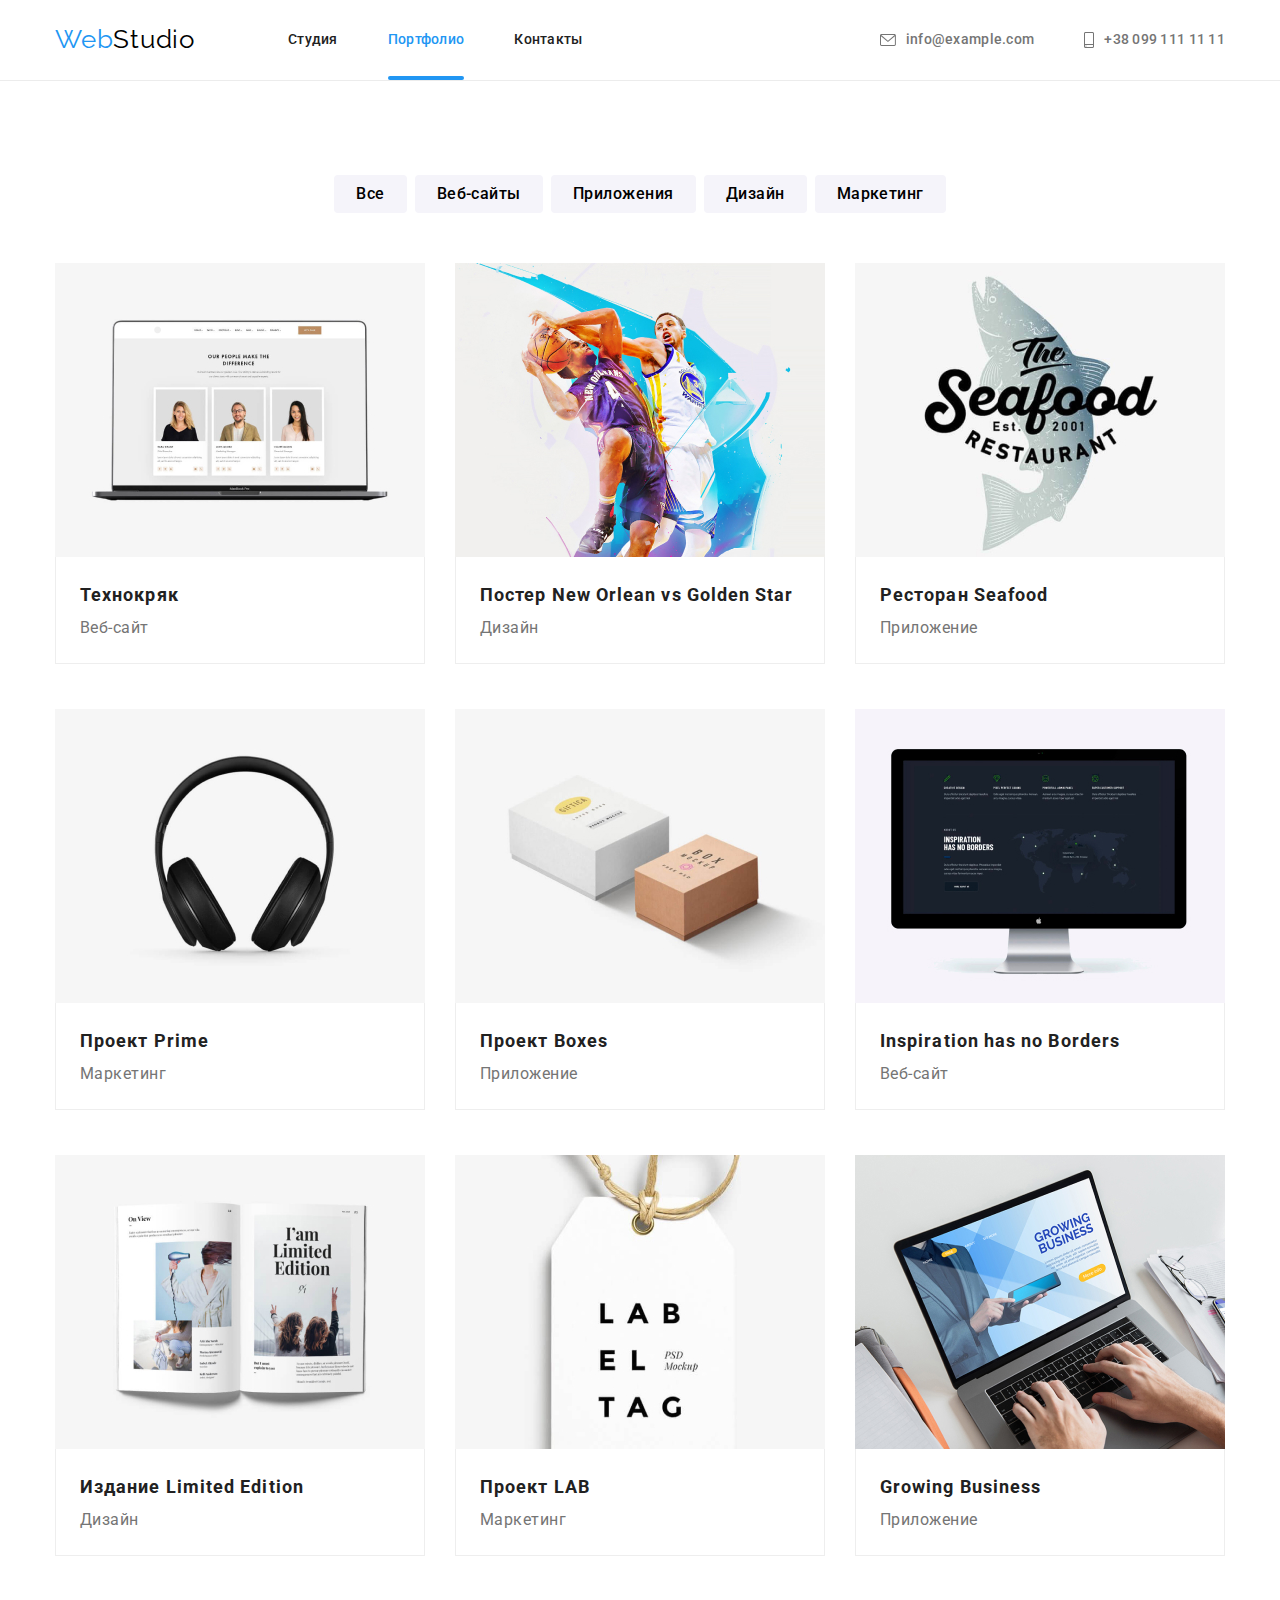
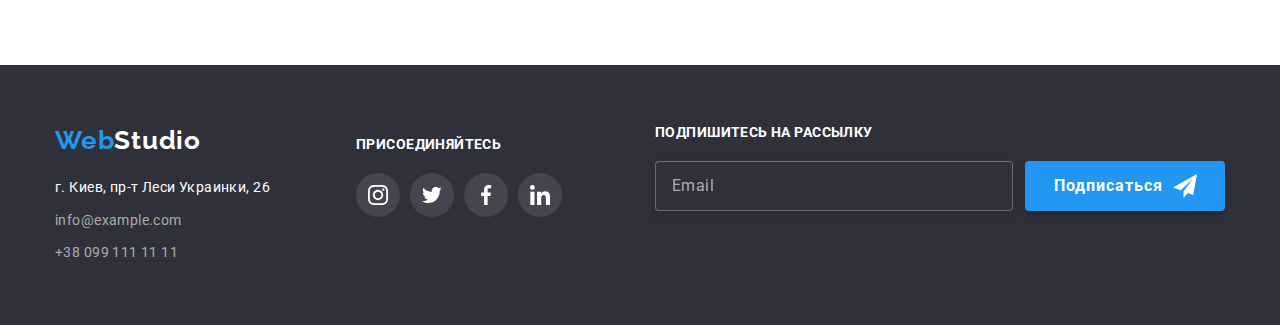
==== commit 1493a24f: "Добавив нижню лінію у хедері" ====
--- a/portfolio.html
+++ b/portfolio.html
@@ -12,7 +12,7 @@
 </head>
 <body>
     <!-- Шапка -->
-<header>
+<header class="header-line">
     <div class="container main-nav">
         <nav class=" main-nav">
             <a href="#" class="logo"><span class="accent">Web</span>Studio</a>
--- a/css/main.min.css
+++ b/css/main.min.css
@@ -1,2 +1,2 @@
-body{font-style:normal;font-family:Roboto, sans-serif}h1,h2,h3,h4,h5,h6,p{margin-bottom:0;margin-top:0}.reset{margin-top:0;margin-bottom:0;padding:0}.container{padding-right:15px;padding-left:15px;margin-left:auto;margin-right:auto}@media screen and (min-width: 480px){.container{width:480px}}@media screen and (min-width: 768px){.container{width:768px}}@media screen and (min-width: 1200px){.container{width:1200px}}.visually-hidden{position:absolute;clip:rect(0 0 0 0);width:1px;height:1px;margin:-1px}.list{list-style:none}.header-line{border-bottom:1px solid #ececec}.accent{color:#2196f3}.logo{margin:16px 0;color:#000;text-decoration:none;font-family:Raleway;font-size:24px;line-height:1.17;letter-spacing:0.03em}@media screen and (min-width: 768px){.logo{margin-right:88px}}@media screen and (min-width: 1200px){.logo{margin-right:93px;font-size:26px;line-height:1.2}}.main-nav{display:-webkit-box;display:-ms-flexbox;display:flex;-webkit-box-align:center;-ms-flex-align:center;align-items:center}.site-nav{display:none}@media screen and (min-width: 768px){.site-nav{display:-webkit-box;display:-ms-flexbox;display:flex}}@media screen and (min-width: 1200px){.site-nav{display:-webkit-box;display:-ms-flexbox;display:flex}}.site-nav{margin-top:0px;margin-bottom:0px}@media screen and (min-width: 768px){.site-nav-item:not(:last-child){margin-right:50px}}.site-nav-link,.auth-nav-link{font-weight:500;font-size:14px;line-height:1.14;letter-spacing:0.02em}.site-nav-link{position:relative;display:block;padding-top:32px;padding-bottom:32px;color:#212121;text-decoration:none;-webkit-transition:color 250ms cubic-bezier(0.4, 0, 0.2, 1);transition:color 250ms cubic-bezier(0.4, 0, 0.2, 1)}.site-nav-link:hover:after{opacity:1}.site-nav-link:hover{color:#2196f3}.site-nav-link:focus{color:#2196f3}.site-nav-link::after{content:'';position:absolute;bottom:0;left:0;width:100%;height:4px;border-radius:2px;background-color:#2196f3;opacity:0;-webkit-transition:opacity 250ms cubic-bezier(0.4, 0, 0.2, 1);transition:opacity 250ms cubic-bezier(0.4, 0, 0.2, 1)}.site-nav .current-link{color:#2196f3}.site-nav .current-link::after{opacity:1}.auth-nav{display:none}@media screen and (min-width: 768px){.auth-nav{display:block;margin-left:auto;margin-top:0px;margin-bottom:0px}}@media screen and (min-width: 1200px){.auth-nav{display:-webkit-box;display:-ms-flexbox;display:flex;margin-left:auto;margin-top:0px;margin-bottom:0px}}@media screen and (min-width: 768px){.auth-nav-item:not(:last-child){margin-bottom:10px}}@media screen and (min-width: 1200px){.auth-nav-item:not(:last-child){margin-right:50px;margin-bottom:0}}.auth-nav-link{display:-webkit-box;display:-ms-flexbox;display:flex;-webkit-box-align:center;-ms-flex-align:center;align-items:center;color:#757575;text-decoration:none;-webkit-transition:color 250ms cubic-bezier(0.4, 0, 0.2, 1);transition:color 250ms cubic-bezier(0.4, 0, 0.2, 1)}@media screen and (min-width: 768px){.auth-nav-link{padding:0}}@media screen and (min-width: 1200px){.auth-nav-link{padding-top:32px;padding-bottom:32px}}.auth-nav-link:hover{color:#2196f3}.auth-nav-link:focus{color:#2196f3}.header-icon{fill:currentColor;margin-right:8px;-webkit-transition:fill 250ms cubic-bezier(0.4, 0, 0.2, 1);transition:fill 250ms cubic-bezier(0.4, 0, 0.2, 1)}@media screen and (min-width: 1200px){.header-icon.icon-phone{width:10px;height:16px}}@media screen and (min-width: 1200px){.header-icon{margin-right:10px;width:16px;height:12px}}.header-icon:hover{fill:#2196f3}.header-icon:focus{fill:#2196f3}.header-buttom{width:40px;height:40px;display:-webkit-box;display:-ms-flexbox;display:flex;-webkit-box-pack:center;-ms-flex-pack:center;justify-content:center;-webkit-box-align:center;-ms-flex-align:center;align-items:center;margin:0;padding:0;background-color:transparent;border:none;cursor:pointer;color:#000;z-index:999999;margin-left:auto}@media screen and (min-width: 768px){.header-buttom{display:none}}.header_menu-icon{fill:currentColor;width:24px;height:16px;-webkit-transition:fill 250ms cubic-bezier(0.4, 0, 0.2, 1);transition:fill 250ms cubic-bezier(0.4, 0, 0.2, 1)}.header-buttom:hover .header_menu-icon,.header-buttom:focus .header_menu-icon{fill:#2196f3}.header-buttom .icon-cross{display:none}.header-buttom.is-open .icon-cross{display:block}.header-buttom.is-open .icon-menu{display:none}.header-buttom .icon-cross{display:none}.menu-container{display:none}.menu-container.is-open{display:block}@media screen and (min-width: 768px){.menu-container.is-open{display:none}}@media screen and (max-width: 767px){.menu-container{position:fixed;top:0;left:0;width:100%;height:100%;padding-top:48px;padding-left:40px;padding-bottom:48px;background-color:#fff;z-index:999;opacity:0;visibility:hidden;pointer-events:none;-webkit-transition:opacity 250ms cubic-bezier(0.4, 0, 0.2, 1);transition:opacity 250ms cubic-bezier(0.4, 0, 0.2, 1)}}@media screen and (min-width: 768px){.menu-container{display:none}}.menu-container.is-open{opacity:1;visibility:visible;pointer-events:initial}.menu-container.is-open .menu-nav{-webkit-transform:translateX 0;transform:translateX 0}.menu-nav{display:-webkit-box;display:-ms-flexbox;display:flex;-webkit-box-orient:vertical;-webkit-box-direction:normal;-ms-flex-direction:column;flex-direction:column;-webkit-transform:translateX -100%;transform:translateX -100%;-webkit-transition:-webkit-transform 250ms cubic-bezier(0.4, 0, 0.2, 1) 250ms;transition:-webkit-transform 250ms cubic-bezier(0.4, 0, 0.2, 1) 250ms;transition:transform 250ms cubic-bezier(0.4, 0, 0.2, 1) 250ms;transition:transform 250ms cubic-bezier(0.4, 0, 0.2, 1) 250ms, -webkit-transform 250ms cubic-bezier(0.4, 0, 0.2, 1) 250ms}.menu-nav-item:not(:last-child){margin-bottom:32px}.menu-nav-link{color:#212121;font-weight:500;font-size:40px;line-height:1.18;text-align:center;letter-spacing:0.02em;text-decoration:none;-webkit-transition:color 250ms cubic-bezier(0.4, 0, 0.2, 1);transition:color 250ms cubic-bezier(0.4, 0, 0.2, 1)}.menu-nav-link:hover,.menu-nav-link:focus{color:#2196f3}.menu-list{margin-bottom:302px}.menu-contacts{margin-bottom:64px}.menu-contacts-item:not(:last-child){margin-bottom:32px}.menu-contacts-link{text-decoration:none;font-weight:500;font-size:34px;line-height:1.18;letter-spacing:0.02em;color:#2196f3}.menu-contacts-link--color{color:#757575}.social-menu{display:-webkit-box;display:-ms-flexbox;display:flex}.social-menu-item:not(:last-child){border-right:1px solid rgba(33,33,33,0.2)}.social-menu-link{font-weight:500;font-size:18px;line-height:1.22;letter-spacing:0.02em;text-decoration:none;color:#2196f3;margin:0 10px}.hero{background:#c4c4c4;text-align:center;margin-top:0;margin-bottom:0}.hero-title{color:#fff;font-weight:900;font-size:26px;line-height:1.61;letter-spacing:0.06em;text-transform:uppercase}@media screen and (min-width: 1200px){.hero-title{font-size:44px;line-height:1.36}}.hero-buttom{border-radius:4px;min-width:200;padding:10px 32px;margin-top:30px;cursor:pointer;border:none;color:#fff;background-color:#2196f3;font-weight:700;font-size:16px;line-height:1.87;-webkit-box-align:center;-ms-flex-align:center;align-items:center;letter-spacing:0.06em}.hero-overlay{width:100%;height:400px;margin:0 auto;padding-top:118px;background-size:cover;background-repeat:no-repeat;background-position:center;background-image:-webkit-gradient(linear, left top, right top, from(rgba(47,48,58,0.4)), to(rgba(47,48,58,0.4))),url(../images/images.for.stydio/headermobile.jpg);background-image:linear-gradient(to right, rgba(47,48,58,0.4), rgba(47,48,58,0.4)),url(../images/images.for.stydio/headermobile.jpg)}@media screen and (min-device-pixel-ratio: 2), screen and (min-resolution: 192 dpi), screen and (min-resolution: 2 dppx){.hero-overlay{background-image:-webkit-gradient(linear, left top, right top, from(rgba(47,48,58,0.4)), to(rgba(47,48,58,0.4))),url(../images/images.for.stydio/headermobile@2x.jpg);background-image:linear-gradient(to right, rgba(47,48,58,0.4), rgba(47,48,58,0.4)),url(../images/images.for.stydio/headermobile@2x.jpg)}}@media screen and (min-width: 768px){.hero-overlay{background-image:-webkit-gradient(linear, left top, right top, from(rgba(47,48,58,0.4)), to(rgba(47,48,58,0.4))),url(../images/images.for.stydio/headertablet.jpg);background-image:linear-gradient(to right, rgba(47,48,58,0.4), rgba(47,48,58,0.4)),url(../images/images.for.stydio/headertablet.jpg)}}@media screen and (min-width: 768px) and (min-device-pixel-ratio: 2), screen and (min-width: 768px) and (min-resolution: 192 dpi), screen and (min-width: 768px) and (min-resolution: 2 dppx){.hero-overlay{background-image:-webkit-gradient(linear, left top, right top, from(rgba(47,48,58,0.4)), to(rgba(47,48,58,0.4))),url(../images/images.for.stydio/headertablet@2x.jpg);background-image:linear-gradient(to right, rgba(47,48,58,0.4), rgba(47,48,58,0.4)),url(../images/images.for.stydio/headertablet@2x.jpg)}}@media screen and (min-width: 1200px){.hero-overlay{padding-top:200px;height:600px;background-image:-webkit-gradient(linear, left top, right top, from(rgba(47,48,58,0.4)), to(rgba(47,48,58,0.4))),url(../images/images.for.stydio/headerdesctop.jpg);background-image:linear-gradient(to right, rgba(47,48,58,0.4), rgba(47,48,58,0.4)),url(../images/images.for.stydio/headerdesctop.jpg)}}@media screen and (min-width: 1200px) and (min-device-pixel-ratio: 2), screen and (min-width: 1200px) and (min-resolution: 192 dpi), screen and (min-width: 1200px) and (min-resolution: 2 dppx){.hero-overlay{background-image:-webkit-gradient(linear, left top, right top, from(rgba(47,48,58,0.4)), to(rgba(47,48,58,0.4))),url(../images/images.for.stydio/headerdesctop@2x.jpg);background-image:linear-gradient(to right, rgba(47,48,58,0.4), rgba(47,48,58,0.4)),url(../images/images.for.stydio/headerdesctop@2x.jpg)}}.heading-container{width:360px;margin:0 auto}@media screen and (min-width: 1200px){.heading-container{width:696px}}.benefits-section{padding-top:60px;padding-bottom:60px}@media screen and (min-width: 1200px){.benefits-section{padding-top:94px;padding-bottom:94px}}@media screen and (min-width: 768px){.list-description{display:-webkit-box;display:-ms-flexbox;display:flex;-ms-flex-wrap:wrap;flex-wrap:wrap;margin:-15px}}.list-description-item{width:100%}@media screen and (max-width: 767px){.list-description-item:not(:last-child){margin-bottom:30px}}@media screen and (min-width: 768px){.list-description-item{margin:15px;-ms-flex-preferred-size:calc((100% - 4 * 15px) / 2);flex-basis:calc((100% - 4 * 15px) / 2)}}@media screen and (min-width: 1200px){.list-description-item{-ms-flex-preferred-size:calc((100% - 8 * 15px) / 4);flex-basis:calc((100% - 8 * 15px) / 4)}}.list-description-item .list-title{font-size:14px;line-height:1.14;letter-spacing:0.03em;text-transform:uppercase;padding-bottom:10px}@media screen and (max-width: 767px){.list-description-item .list-title{text-align:center}}.wrapper{width:auto;height:120px;border-radius:4px;margin-bottom:30px;background-color:#f5f4fa;padding:25px 0;text-align:center}.wrapper-icon{width:70px;height:70px}.description{font-weight:400;font-size:14px;line-height:1.71;letter-spacing:0.03em}.photo-list{display:-webkit-box;display:-ms-flexbox;display:flex}.photo-list-item{width:370px;margin-right:30px}.photo-list-item:last-child{margin-right:0}.work-section{display:none;padding-bottom:94px}@media screen and (min-width: 1200px){.work-section{display:block}}.img-wrap{position:relative}.explanation{position:absolute;bottom:0px;-webkit-transform:translateY(-3px);transform:translateY(-3px);width:370px;background-color:rgba(47,48,58,0.8);text-align:center;height:70px;padding:27px 0px;font-weight:700;font-size:14px;line-height:1.14;letter-spacing:0.03em;text-transform:uppercase;color:#ffffff}.section-text{color:#757575}.section-title{font-weight:700;font-size:28px;line-height:1.18;text-align:center;letter-spacing:0.03em;margin-bottom:30px}@media screen and (min-width: 1200px){.section-title{margin-bottom:50px;font-size:36px;line-height:1.16}}.team-section{background:#f5f4fa;padding-top:60px;padding-bottom:60px}.team-photo{width:100%}.list-name{font-weight:500;font-size:16px;line-height:1.18;text-align:center;letter-spacing:0.03em}.profession{font-weight:400;font-size:16px;line-height:1.18;text-align:center;letter-spacing:0.03em}@media screen and (min-width: 768px){.team-list{display:-webkit-box;display:-ms-flexbox;display:flex;-ms-flex-wrap:wrap;flex-wrap:wrap;margin:-15px}}.team-list-item{width:100%;background:#ffffff;-webkit-box-shadow:0px 1px 3px rgba(0,0,0,0.12),0px 1px 1px rgba(0,0,0,0.14),0px 2px 1px rgba(0,0,0,0.2);box-shadow:0px 1px 3px rgba(0,0,0,0.12),0px 1px 1px rgba(0,0,0,0.14),0px 2px 1px rgba(0,0,0,0.2);border-radius:0px 0px 4px 4px}@media screen and (max-width: 767px){.team-list-item:not(:last-child){margin-bottom:30px}}@media screen and (min-width: 768px){.team-list-item{margin:15px;-ms-flex-preferred-size:calc((100% - 4 * 15px) / 2);flex-basis:calc((100% - 4 * 15px) / 2)}}@media screen and (min-width: 1200px){.team-list-item{-ms-flex-preferred-size:calc((100% - 8 * 15px) / 4);flex-basis:calc((100% - 8 * 15px) / 4)}}.list-name{padding-bottom:10px;padding-top:30px}.profession{margin-bottom:16px}.social-list{display:-webkit-box;display:-ms-flexbox;display:flex;-webkit-box-pack:center;-ms-flex-pack:center;justify-content:center;list-style:none;padding-bottom:24px}@media screen and (min-width: 1200px){.social-list{padding-bottom:30px}}.social-link{display:-webkit-inline-box;display:-ms-inline-flexbox;display:inline-flex;-webkit-box-align:center;-ms-flex-align:center;align-items:center;-webkit-box-pack:center;-ms-flex-pack:center;justify-content:center;background-color:#fff;border-radius:50%;color:#afb1b8;width:44px;height:44px;-webkit-transition:color 250ms cubic-bezier(0.4, 0, 0.2, 1),background-color 250ms cubic-bezier(0.4, 0, 0.2, 1);transition:color 250ms cubic-bezier(0.4, 0, 0.2, 1),background-color 250ms cubic-bezier(0.4, 0, 0.2, 1)}.social-link:hover,.social-link:focus{background-color:#2196f3;color:#fff}.social-item:not(:last-child){margin-right:10px}.social-icon{width:20px;height:20px;fill:currentColor}.clients-section{padding-top:60px;padding-bottom:60px}.clients-list{display:-webkit-box;display:-ms-flexbox;display:flex;-ms-flex-wrap:wrap;flex-wrap:wrap;margin:-15px}.clients-item{margin:15px}@media screen and (max-width: 767px){.clients-item{-ms-flex-preferred-size:calc((100% - 4 * 15px) / 2);flex-basis:calc((100% - 4 * 15px) / 2)}}@media screen and (min-width: 768px){.clients-item{-ms-flex-preferred-size:calc((100% - 6 * 15px) / 3);flex-basis:calc((100% - 6 * 15px) / 3)}}@media screen and (min-width: 1200px){.clients-item{-ms-flex-preferred-size:calc((100% - 12 * 15px) / 6);flex-basis:calc((100% - 12 * 15px) / 6)}}.clients-link{display:-webkit-box;display:-ms-flexbox;display:flex;-webkit-box-pack:center;-ms-flex-pack:center;justify-content:center;-webkit-box-align:center;-ms-flex-align:center;align-items:center;border:1px solid #afb1b8;border-radius:4px;height:90px;color:#afb1b8;-webkit-transition:color 250ms cubic-bezier(0.4, 0, 0.2, 1),border 250ms cubic-bezier(0.4, 0, 0.2, 1),border-radius 250ms cubic-bezier(0.4, 0, 0.2, 1);transition:color 250ms cubic-bezier(0.4, 0, 0.2, 1),border 250ms cubic-bezier(0.4, 0, 0.2, 1),border-radius 250ms cubic-bezier(0.4, 0, 0.2, 1)}.clients-link:hover,.clients-link:focus{color:#2196f3;border:1px solid #2196f3;border-radius:4px}.clients-icon{display:-webkit-box;display:-ms-flexbox;display:flex;fill:currentColor}.backdrop{position:fixed;top:0;left:0;width:100%;height:100%;background-color:rgba(0,0,0,0.2);padding:93px 15px;opacity:1;overflow-y:scroll;z-index:15;-webkit-transition:opacity 250ms cubic-bezier(0.4, 0, 0.2, 1);transition:opacity 250ms cubic-bezier(0.4, 0, 0.2, 1)}@media screen and (min-width: 768px){.backdrop{padding:0}}.backdrop.is-hidden{opacity:0;pointer-events:none;visibility:hidden}.backdrop.is-hidden .modal{-webkit-transform:translate(-50%, -50%) scale(1.1);transform:translate(-50%, -50%) scale(1.1)}.modal{position:relative;width:450px;height:auto;min-height:609px;border-radius:4px;padding:40px;background-color:#fff;-webkit-transition:-webkit-transform 250ms cubic-bezier(0.4, 0, 0.2, 1);transition:-webkit-transform 250ms cubic-bezier(0.4, 0, 0.2, 1);transition:transform 250ms cubic-bezier(0.4, 0, 0.2, 1);transition:transform 250ms cubic-bezier(0.4, 0, 0.2, 1), -webkit-transform 250ms cubic-bezier(0.4, 0, 0.2, 1)}@media screen and (min-width: 768px){.modal{position:absolute;top:50%;left:50%;-webkit-transform:translate(-50%, -50%);transform:translate(-50%, -50%)}}@media screen and (min-width: 1200px){.modal{height:581px;width:528px}}.modal-buttom{position:absolute;top:8px;right:8px;width:30px;height:30px;display:-webkit-box;display:-ms-flexbox;display:flex;-webkit-box-pack:center;-ms-flex-pack:center;justify-content:center;-webkit-box-align:center;-ms-flex-align:center;align-items:center;border:1px solid rgba(0,0,0,0.1);border-radius:50%;background-color:#ffffff;cursor:pointer}.modal-icon{width:18px;height:18px;fill:#000000;-webkit-transition:fill 250ms cubic-bezier(0.4, 0, 0.2, 1);transition:fill 250ms cubic-bezier(0.4, 0, 0.2, 1)}.modal-buttom:hover .modal-icon,.modal-buttom:focus .modal-icon{fill:#2196f3}.modal-header{margin-bottom:12px;font-weight:700;font-size:20px;line-height:1.15;text-align:center;letter-spacing:0.03em}.field{margin:auto;margin-bottom:10px;width:100%}.field .icon{position:absolute;top:50%;left:12px;-webkit-transform:translateY(-50%);transform:translateY(-50%);height:18px;width:18px;fill:#212121;-webkit-transition:fill 250ms cubic-bezier(0.4, 0, 0.2, 1);transition:fill 250ms cubic-bezier(0.4, 0, 0.2, 1)}.input{width:100%;height:40px;border:1px solid rgba(33,33,33,0.2);border-radius:4px;-webkit-transition:border 250ms cubic-bezier(0.4, 0, 0.2, 1);transition:border 250ms cubic-bezier(0.4, 0, 0.2, 1)}.input:focus{outline:none;border:1px solid #2196f3}.username .input,.username .input,.username .email .input{padding-left:42px}.label{display:inline-block;margin-bottom:4px;font-weight:400;font-size:12px;line-height:1.16;letter-spacing:0.01em;color:#757575}.label-checkbox{font-weight:400;font-size:12px;line-height:1.17;color:#757575}@media screen and (min-width: 1200px){.label-checkbox{font-size:14px;letter-spacing:0.03em;line-height:1.71}}.form-buttom{display:-webkit-box;display:-ms-flexbox;display:flex;padding:10px 55px;margin:auto;background-color:#2196f3;color:#fff;font-weight:700;font-size:16px;line-height:1.87;letter-spacing:0.06em;border:none;-webkit-box-shadow:0px 4px 4px rgba(0,0,0,0.15);box-shadow:0px 4px 4px rgba(0,0,0,0.15);border-radius:4px;cursor:pointer;-webkit-transition:background-color 250ms cubic-bezier(0.4, 0, 0.2, 1);transition:background-color 250ms cubic-bezier(0.4, 0, 0.2, 1)}.form-buttom:hover,.form-buttom:focus{background-color:#188ce8}.checkbox{margin-bottom:32px}.comment-container{margin-bottom:18px}.input-comment{resize:none;height:120px;width:100%;padding:12px 16px}.input-comment::-webkit-input-placeholder{font-weight:normal;font-size:14px;line-height:1.14;letter-spacing:0.01em;color:rgba(117,117,117,0.5)}.input-comment:-ms-input-placeholder{font-weight:normal;font-size:14px;line-height:1.14;letter-spacing:0.01em;color:rgba(117,117,117,0.5)}.input-comment::-ms-input-placeholder{font-weight:normal;font-size:14px;line-height:1.14;letter-spacing:0.01em;color:rgba(117,117,117,0.5)}.input-comment::placeholder{font-weight:normal;font-size:14px;line-height:1.14;letter-spacing:0.01em;color:rgba(117,117,117,0.5)}.checkbox-link{color:#2196f3}.icon-container{position:relative}.input:focus+.icon{fill:#2196f3}.checkbox-label{display:-webkit-box;display:-ms-flexbox;display:flex;-webkit-box-align:center;-ms-flex-align:center;align-items:center}.checkbox-icon{display:inline-block;width:16px;height:15px;border:2px solid #212121;border-radius:2px;margin-right:8px;margin-left:12px;-webkit-transition:background-color 250ms cubic-bezier(0.4, 0, 0.2, 1);transition:background-color 250ms cubic-bezier(0.4, 0, 0.2, 1)}.old-checkbox:checked+.checkbox-icon{background-color:#2196f3;background-image:url(../images/svg/check.svg);background-size:contain;background-origin:border-box;border:2px solid #2196f3}.main-content{padding-top:60px;padding-bottom:60px}@media screen and (min-width: 1200px){.main-content{padding-top:94px;padding-bottom:94px}}.buttom-nav{display:-webkit-box;display:-ms-flexbox;display:flex;-ms-flex-wrap:wrap;flex-wrap:wrap;margin-bottom:40px}@media screen and (min-width: 768px){.buttom-nav{margin-bottom:30px;-ms-flex-wrap:nowrap;flex-wrap:nowrap;-webkit-box-pack:center;-ms-flex-pack:center;justify-content:center}}@media screen and (min-width: 1200px){.buttom-nav{margin-bottom:50px}}@media screen and (max-width: 767px){.buttom-nav-item:nth-child(-n+3){margin-bottom:15px}}.buttom-nav-item:not(:last-child){margin-right:8px}.list-buttom{border-radius:4px;cursor:pointer;padding:6px 22px;border:none;color:#000;background:#f5f4fa;font-weight:500;font-size:16px;line-height:1.62;text-align:center;letter-spacing:0.03em;-webkit-transition:background-color 250ms cubic-bezier(0.4, 0, 0.2, 1),color 250ms cubic-bezier(0.4, 0, 0.2, 1),-webkit-box-shadow 250ms cubic-bezier(0.4, 0, 0.2, 1);transition:background-color 250ms cubic-bezier(0.4, 0, 0.2, 1),color 250ms cubic-bezier(0.4, 0, 0.2, 1),-webkit-box-shadow 250ms cubic-bezier(0.4, 0, 0.2, 1);transition:background-color 250ms cubic-bezier(0.4, 0, 0.2, 1),color 250ms cubic-bezier(0.4, 0, 0.2, 1),box-shadow 250ms cubic-bezier(0.4, 0, 0.2, 1);transition:background-color 250ms cubic-bezier(0.4, 0, 0.2, 1),color 250ms cubic-bezier(0.4, 0, 0.2, 1),box-shadow 250ms cubic-bezier(0.4, 0, 0.2, 1),-webkit-box-shadow 250ms cubic-bezier(0.4, 0, 0.2, 1)}.list-buttom:hover,.list-buttom:focus{background-color:#2196f3;color:#fff;-webkit-box-shadow:0px 3px 1px rgba(0,0,0,0.1),0px 1px 2px rgba(0,0,0,0.08),0px 2px 2px rgba(0,0,0,0.12);box-shadow:0px 3px 1px rgba(0,0,0,0.1),0px 1px 2px rgba(0,0,0,0.08),0px 2px 2px rgba(0,0,0,0.12)}@media screen and (min-width: 768px){.example-list{display:-webkit-box;display:-ms-flexbox;display:flex;-ms-flex-wrap:wrap;flex-wrap:wrap;margin:-15px}}.example-photo{display:block;height:auto;width:100%}.example-item{background:#ffffff;width:100%;cursor:pointer}.example-item:not(:last-child){margin-bottom:30px}@media screen and (min-width: 768px){.example-item{margin:15px;-ms-flex-preferred-size:calc((100% - 4 * 15px) / 2);flex-basis:calc((100% - 4 * 15px) / 2)}}@media screen and (min-width: 1200px){.example-item{-ms-flex-preferred-size:calc((100% - 6 * 15px) / 3);flex-basis:calc((100% - 6 * 15px) / 3)}}.example-link{display:block;text-decoration:none;-webkit-transition:-webkit-box-shadow 250ms cubic-bezier(0.4, 0, 0.2, 1);transition:-webkit-box-shadow 250ms cubic-bezier(0.4, 0, 0.2, 1);transition:box-shadow 250ms cubic-bezier(0.4, 0, 0.2, 1);transition:box-shadow 250ms cubic-bezier(0.4, 0, 0.2, 1), -webkit-box-shadow 250ms cubic-bezier(0.4, 0, 0.2, 1)}.example-link:hover,.example-link:focus{-webkit-box-shadow:0px 1px 1px rgba(0,0,0,0.12),0px 4px 4px rgba(0,0,0,0.06),1px 4px 6px rgba(0,0,0,0.16);box-shadow:0px 1px 1px rgba(0,0,0,0.12),0px 4px 4px rgba(0,0,0,0.06),1px 4px 6px rgba(0,0,0,0.16)}.example-wrap{position:relative;width:100%;height:294px;overflow:hidden}.overlay-text{position:absolute;width:100%;height:100%;bottom:0px;left:0;-webkit-transform:translateY(100%);transform:translateY(100%);font-weight:normal;font-size:18px;line-height:1.56;letter-spacing:0.03em;color:#ffffff;padding:63px 24px;background-color:rgba(33,150,243,0.9);-webkit-transition:-webkit-transform 250ms cubic-bezier(0.4, 0, 0.2, 1);transition:-webkit-transform 250ms cubic-bezier(0.4, 0, 0.2, 1);transition:transform 250ms cubic-bezier(0.4, 0, 0.2, 1);transition:transform 250ms cubic-bezier(0.4, 0, 0.2, 1), -webkit-transform 250ms cubic-bezier(0.4, 0, 0.2, 1)}.example-link:hover .overlay-text,.example-link:focus .overlay-text{-webkit-transform:translateY(0%);transform:translateY(0%)}.card-content{padding:20px 24px;border-width:1px;border-right-style:solid;border-right-color:#eeeeee;border-left-style:solid;border-left-color:#eeeeee;border-bottom-style:solid;border-bottom-color:#eeeeee}.example-title{color:#212121;font-weight:700;font-size:18px;line-height:2;letter-spacing:0.06em}.list-kind{color:#757575;font-weight:400;font-size:16px;line-height:1.87;letter-spacing:0.03em}.footer{background-color:#2f303a;padding-top:60px;padding-bottom:60px}.footer-logo{color:#fff;text-decoration:none;font-family:Raleway;font-weight:700;font-size:26px;line-height:1.19;letter-spacing:0.03em}.address{padding-top:20px;padding-bottom:9px;color:#fff;font-weight:400;font-size:14px;line-height:1.71;letter-spacing:0.03em;font-style:normal}.link-mail{margin-bottom:9px}.contacts-link{color:rgba(255,255,255,0.6);text-decoration:none;font-weight:400;font-size:14px;line-height:1.71;letter-spacing:0.03em;-webkit-transition:color 250ms cubic-bezier(0.4, 0, 0.2, 1);transition:color 250ms cubic-bezier(0.4, 0, 0.2, 1)}.contacts-link:hover,.contacts-link:focus{color:#2196f3}@media screen and (max-width: 1199px){.footer-wrap{text-align:center}}@media screen and (min-width: 1200px){.footer-wrap{display:-webkit-box;display:-ms-flexbox;display:flex}}@media screen and (min-width: 768px){.wrap-contacts-social{display:-webkit-box;display:-ms-flexbox;display:flex;margin-bottom:60px;-webkit-box-pack:center;-ms-flex-pack:center;justify-content:center;-webkit-box-align:baseline;-ms-flex-align:baseline;align-items:baseline}}@media screen and (min-width: 768px) and (min-width: 1200px){.wrap-contacts-social{margin-bottom:0}}@media screen and (max-width: 767px){.footer-contacts{margin-bottom:60px}}@media screen and (min-width: 768px){.footer-contacts{margin-right:165px}}@media screen and (min-width: 1200px){.footer-contacts{margin-right:70px;margin-bottom:0;width:231px}}.footer-social-name{display:block;margin-bottom:20px;font-weight:700;font-size:14px;line-height:1.14;letter-spacing:0.03em;text-transform:uppercase;color:#ffffff}.social-footer{display:-webkit-box;display:-ms-flexbox;display:flex;-webkit-box-pack:center;-ms-flex-pack:center;justify-content:center;list-style:none;text-align:center}@media screen and (max-width: 768px){.social-footer{margin-bottom:60px}}.footer-social-link{display:-webkit-inline-box;display:-ms-inline-flexbox;display:inline-flex;-webkit-box-align:center;-ms-flex-align:center;align-items:center;-webkit-box-pack:center;-ms-flex-pack:center;justify-content:center;background-color:rgba(255,255,255,0.1);border-radius:50%;width:44px;height:44px;-webkit-transition:background-color 250ms cubic-bezier(0.4, 0, 0.2, 1),fill 250ms cubic-bezier(0.4, 0, 0.2, 1);transition:background-color 250ms cubic-bezier(0.4, 0, 0.2, 1),fill 250ms cubic-bezier(0.4, 0, 0.2, 1)}.footer-social-link:hover,.footer-social-link:focus{background-color:#2196f3;fill:#fff}.footer-social-item:not(:last-child){margin-right:10px}.footer-social-icon{width:20px;height:20px;fill:#fff}@media screen and (min-width: 1200px){.footer-form{margin-left:93px}}.footer-form .footer-buttom{position:relative;padding-top:10px;padding-bottom:10px;padding-left:29px;padding-right:62px;background-color:#2196f3;border:none;cursor:pointer;-webkit-box-shadow:0px 4px 4px rgba(0,0,0,0.15);box-shadow:0px 4px 4px rgba(0,0,0,0.15);border-radius:4px;display:-webkit-box;display:-ms-flexbox;display:flex;-webkit-box-align:center;-ms-flex-align:center;align-items:center;margin-right:auto;margin-left:auto;font-weight:700;font-size:16px;line-height:1.87;text-align:center;letter-spacing:0.06em;color:#ffffff}@media screen and (min-width: 1200px){.footer-form .footer-buttom{margin-left:12px;margin-right:0}}.form-logo{margin-bottom:20px;font-weight:700;font-size:14px;line-height:1.14;letter-spacing:0.03em;text-transform:uppercase;color:#ffffff}.footer-buttom .icon{position:absolute;width:24px;height:24px;right:28px}@media screen and (min-width: 1200px){.flex-input{display:-webkit-box;display:-ms-flexbox;display:flex}}.footer-input{width:100%;height:50px;padding-left:16px;background-color:#2f303a;border:1px solid rgba(255,255,255,0.3);-webkit-filter:drop-shadow(0px 4px 4px rgba(0,0,0,0.15));filter:drop-shadow(0px 4px 4px rgba(0,0,0,0.15));border-radius:4px;color:#fff;margin-bottom:20px}@media screen and (min-width: 768px){.footer-input{width:450px}}@media screen and (min-width: 1200px){.footer-input{margin-bottom:0;width:358px}}.footer-input::-webkit-input-placeholder{font-weight:400;font-size:16px;line-height:1.25;display:-webkit-box;display:flex;-webkit-box-align:center;align-items:center;letter-spacing:0.03em;color:rgba(255,255,255,0.6)}.footer-input:-ms-input-placeholder{font-weight:400;font-size:16px;line-height:1.25;display:-ms-flexbox;display:flex;-ms-flex-align:center;align-items:center;letter-spacing:0.03em;color:rgba(255,255,255,0.6)}.footer-input::-ms-input-placeholder{font-weight:400;font-size:16px;line-height:1.25;display:-ms-flexbox;display:flex;-ms-flex-align:center;align-items:center;letter-spacing:0.03em;color:rgba(255,255,255,0.6)}.footer-input::placeholder{font-weight:400;font-size:16px;line-height:1.25;display:-webkit-box;display:-ms-flexbox;display:flex;-webkit-box-align:center;-ms-flex-align:center;align-items:center;letter-spacing:0.03em;color:rgba(255,255,255,0.6)}
+body{font-style:normal;font-family:Roboto, sans-serif}h1,h2,h3,h4,h5,h6,p{margin-bottom:0;margin-top:0}.reset{margin-top:0;margin-bottom:0;padding:0}.container{padding-right:15px;padding-left:15px;margin-left:auto;margin-right:auto}@media screen and (min-width: 480px){.container{width:480px}}@media screen and (min-width: 768px){.container{width:768px}}@media screen and (min-width: 1200px){.container{width:1200px}}.visually-hidden{position:absolute;clip:rect(0 0 0 0);width:1px;height:1px;margin:-1px}.list{list-style:none}.header-line{border-bottom:1px solid #ececec}.accent{color:#2196f3}.logo{margin:16px 0;color:#000;text-decoration:none;font-family:Raleway;font-size:24px;line-height:1.17;letter-spacing:0.03em}@media screen and (min-width: 768px){.logo{margin-right:88px}}@media screen and (min-width: 1200px){.logo{margin-right:93px;font-size:26px;line-height:1.2}}.main-nav{display:-webkit-box;display:-ms-flexbox;display:flex;-webkit-box-align:center;-ms-flex-align:center;align-items:center}.site-nav{display:none}@media screen and (min-width: 768px){.site-nav{display:-webkit-box;display:-ms-flexbox;display:flex}}@media screen and (min-width: 1200px){.site-nav{display:-webkit-box;display:-ms-flexbox;display:flex}}.site-nav{margin-top:0px;margin-bottom:0px}@media screen and (min-width: 768px){.site-nav-item:not(:last-child){margin-right:50px}}.site-nav-link,.auth-nav-link{font-weight:500;font-size:14px;line-height:1.14;letter-spacing:0.02em}.site-nav-link{position:relative;display:block;padding-top:32px;padding-bottom:32px;color:#212121;text-decoration:none;-webkit-transition:color 250ms cubic-bezier(0.4, 0, 0.2, 1);transition:color 250ms cubic-bezier(0.4, 0, 0.2, 1)}.site-nav-link:hover:after{opacity:1}.site-nav-link:hover{color:#2196f3}.site-nav-link:focus{color:#2196f3}.site-nav-link::after{content:'';position:absolute;bottom:0;left:0;width:100%;height:4px;border-radius:2px;background-color:#2196f3;opacity:0;-webkit-transition:opacity 250ms cubic-bezier(0.4, 0, 0.2, 1);transition:opacity 250ms cubic-bezier(0.4, 0, 0.2, 1)}.site-nav .current-link{color:#2196f3}.site-nav .current-link::after{opacity:1}.auth-nav{display:none}@media screen and (min-width: 768px){.auth-nav{display:block;margin-left:auto;margin-top:0px;margin-bottom:0px}}@media screen and (min-width: 1200px){.auth-nav{display:-webkit-box;display:-ms-flexbox;display:flex;margin-left:auto;margin-top:0px;margin-bottom:0px}}@media screen and (min-width: 768px){.auth-nav-item:not(:last-child){margin-bottom:10px}}@media screen and (min-width: 1200px){.auth-nav-item:not(:last-child){margin-right:50px;margin-bottom:0}}.auth-nav-link{display:-webkit-box;display:-ms-flexbox;display:flex;-webkit-box-align:center;-ms-flex-align:center;align-items:center;color:#757575;text-decoration:none;-webkit-transition:color 250ms cubic-bezier(0.4, 0, 0.2, 1);transition:color 250ms cubic-bezier(0.4, 0, 0.2, 1)}@media screen and (min-width: 768px){.auth-nav-link{padding:0}}@media screen and (min-width: 1200px){.auth-nav-link{padding-top:32px;padding-bottom:32px}}.auth-nav-link:hover{color:#2196f3}.auth-nav-link:focus{color:#2196f3}.header-icon{fill:currentColor;margin-right:8px;-webkit-transition:fill 250ms cubic-bezier(0.4, 0, 0.2, 1);transition:fill 250ms cubic-bezier(0.4, 0, 0.2, 1)}@media screen and (min-width: 1200px){.header-icon.icon-phone{width:10px;height:16px}}@media screen and (min-width: 1200px){.header-icon{margin-right:10px;width:16px;height:12px}}.header-icon:hover{fill:#2196f3}.header-icon:focus{fill:#2196f3}.header-buttom{width:40px;height:40px;display:-webkit-box;display:-ms-flexbox;display:flex;-webkit-box-pack:center;-ms-flex-pack:center;justify-content:center;-webkit-box-align:center;-ms-flex-align:center;align-items:center;margin:0;padding:0;background-color:transparent;border:none;cursor:pointer;color:#000;z-index:999999;margin-left:auto}@media screen and (min-width: 768px){.header-buttom{display:none}}.header_menu-icon{fill:currentColor;width:24px;height:16px;-webkit-transition:fill 250ms cubic-bezier(0.4, 0, 0.2, 1);transition:fill 250ms cubic-bezier(0.4, 0, 0.2, 1)}.header-buttom:hover .header_menu-icon,.header-buttom:focus .header_menu-icon{fill:#2196f3}.header-buttom .icon-cross{display:none}.header-buttom.is-open .icon-cross{display:block}.header-buttom.is-open .icon-menu{display:none}.header-buttom .icon-cross{display:none}.menu-container{display:none}.menu-container.is-open{display:block}@media screen and (min-width: 768px){.menu-container.is-open{display:none}}@media screen and (max-width: 767px){.menu-container{position:fixed;top:0;left:0;width:100%;height:100%;padding-top:48px;padding-left:40px;padding-bottom:48px;background-color:#fff;z-index:999;opacity:0;visibility:hidden;pointer-events:none;-webkit-transition:opacity 250ms cubic-bezier(0.4, 0, 0.2, 1);transition:opacity 250ms cubic-bezier(0.4, 0, 0.2, 1)}}@media screen and (min-width: 768px){.menu-container{display:none}}.menu-container.is-open{opacity:1;visibility:visible;pointer-events:initial}.menu-container.is-open .menu-nav{-webkit-transform:translateX 0;transform:translateX 0}.menu-nav{display:-webkit-box;display:-ms-flexbox;display:flex;-webkit-box-orient:vertical;-webkit-box-direction:normal;-ms-flex-direction:column;flex-direction:column;-webkit-transform:translateX -100%;transform:translateX -100%;-webkit-transition:-webkit-transform 250ms cubic-bezier(0.4, 0, 0.2, 1) 250ms;transition:-webkit-transform 250ms cubic-bezier(0.4, 0, 0.2, 1) 250ms;transition:transform 250ms cubic-bezier(0.4, 0, 0.2, 1) 250ms;transition:transform 250ms cubic-bezier(0.4, 0, 0.2, 1) 250ms, -webkit-transform 250ms cubic-bezier(0.4, 0, 0.2, 1) 250ms}.menu-nav-item:not(:last-child){margin-bottom:32px}.menu-nav-link{color:#212121;font-weight:500;font-size:40px;line-height:1.18;text-align:center;letter-spacing:0.02em;text-decoration:none;-webkit-transition:color 250ms cubic-bezier(0.4, 0, 0.2, 1);transition:color 250ms cubic-bezier(0.4, 0, 0.2, 1)}.menu-nav-link:hover,.menu-nav-link:focus{color:#2196f3}.menu-list{margin-bottom:302px}.menu-contacts{margin-bottom:64px}.menu-contacts-item:not(:last-child){margin-bottom:32px}.menu-contacts-link{text-decoration:none;font-weight:500;font-size:34px;line-height:1.18;letter-spacing:0.02em;color:#2196f3}.menu-contacts-link--color{color:#757575}.social-menu{display:-webkit-box;display:-ms-flexbox;display:flex}.social-menu-item:not(:last-child){border-right:1px solid rgba(33,33,33,0.2)}.social-menu-link{font-weight:500;font-size:18px;line-height:1.22;letter-spacing:0.02em;text-decoration:none;color:#2196f3;margin:0 10px}.hero{background:#c4c4c4;text-align:center;margin-top:0;margin-bottom:0}.hero-title{color:#fff;font-weight:900;font-size:26px;line-height:1.61;letter-spacing:0.06em;text-transform:uppercase}@media screen and (min-width: 1200px){.hero-title{font-size:44px;line-height:1.36}}.hero-buttom{border-radius:4px;min-width:200;padding:10px 32px;margin-top:30px;cursor:pointer;border:none;color:#fff;background-color:#2196f3;font-weight:700;font-size:16px;line-height:1.87;-webkit-box-align:center;-ms-flex-align:center;align-items:center;letter-spacing:0.06em}.hero-overlay{width:100%;height:400px;margin:0 auto;padding-top:118px;background-size:cover;background-repeat:no-repeat;background-position:center;background-image:-webkit-gradient(linear, left top, right top, from(rgba(47,48,58,0.4)), to(rgba(47,48,58,0.4))),url(../images/images.for.stydio/headermobile.jpg);background-image:linear-gradient(to right, rgba(47,48,58,0.4), rgba(47,48,58,0.4)),url(../images/images.for.stydio/headermobile.jpg)}@media screen and (min-device-pixel-ratio: 2), screen and (min-resolution: 192 dpi), screen and (min-resolution: 2 dppx){.hero-overlay{background-image:-webkit-gradient(linear, left top, right top, from(rgba(47,48,58,0.4)), to(rgba(47,48,58,0.4))),url(../images/images.for.stydio/headermobile@2x.jpg);background-image:linear-gradient(to right, rgba(47,48,58,0.4), rgba(47,48,58,0.4)),url(../images/images.for.stydio/headermobile@2x.jpg)}}@media screen and (min-width: 768px){.hero-overlay{background-image:-webkit-gradient(linear, left top, right top, from(rgba(47,48,58,0.4)), to(rgba(47,48,58,0.4))),url(../images/images.for.stydio/headertablet.jpg);background-image:linear-gradient(to right, rgba(47,48,58,0.4), rgba(47,48,58,0.4)),url(../images/images.for.stydio/headertablet.jpg)}}@media screen and (min-width: 768px) and (min-device-pixel-ratio: 2), screen and (min-width: 768px) and (min-resolution: 192 dpi), screen and (min-width: 768px) and (min-resolution: 2 dppx){.hero-overlay{background-image:-webkit-gradient(linear, left top, right top, from(rgba(47,48,58,0.4)), to(rgba(47,48,58,0.4))),url(../images/images.for.stydio/headertablet@2x.jpg);background-image:linear-gradient(to right, rgba(47,48,58,0.4), rgba(47,48,58,0.4)),url(../images/images.for.stydio/headertablet@2x.jpg)}}@media screen and (min-width: 1200px){.hero-overlay{padding-top:200px;height:600px;background-image:-webkit-gradient(linear, left top, right top, from(rgba(47,48,58,0.4)), to(rgba(47,48,58,0.4))),url(../images/images.for.stydio/headerdesctop.jpg);background-image:linear-gradient(to right, rgba(47,48,58,0.4), rgba(47,48,58,0.4)),url(../images/images.for.stydio/headerdesctop.jpg)}}@media screen and (min-width: 1200px) and (min-device-pixel-ratio: 2), screen and (min-width: 1200px) and (min-resolution: 192 dpi), screen and (min-width: 1200px) and (min-resolution: 2 dppx){.hero-overlay{background-image:-webkit-gradient(linear, left top, right top, from(rgba(47,48,58,0.4)), to(rgba(47,48,58,0.4))),url(../images/images.for.stydio/headerdesctop@2x.jpg);background-image:linear-gradient(to right, rgba(47,48,58,0.4), rgba(47,48,58,0.4)),url(../images/images.for.stydio/headerdesctop@2x.jpg)}}.heading-container{width:360px;margin:0 auto}@media screen and (min-width: 1200px){.heading-container{width:696px}}.benefits-section{padding-top:60px;padding-bottom:60px}@media screen and (min-width: 1200px){.benefits-section{padding-top:94px;padding-bottom:94px}}@media screen and (min-width: 768px){.list-description{display:-webkit-box;display:-ms-flexbox;display:flex;-ms-flex-wrap:wrap;flex-wrap:wrap;margin:-15px}}.list-description-item{width:100%}@media screen and (max-width: 767px){.list-description-item:not(:last-child){margin-bottom:30px}}@media screen and (min-width: 768px){.list-description-item{margin:15px;-ms-flex-preferred-size:calc((100% - 4 * 15px) / 2);flex-basis:calc((100% - 4 * 15px) / 2)}}@media screen and (min-width: 1200px){.list-description-item{-ms-flex-preferred-size:calc((100% - 8 * 15px) / 4);flex-basis:calc((100% - 8 * 15px) / 4)}}.list-description-item .list-title{font-size:14px;line-height:1.14;letter-spacing:0.03em;text-transform:uppercase;padding-bottom:10px}@media screen and (max-width: 767px){.list-description-item .list-title{text-align:center}}.wrapper{width:auto;height:120px;border-radius:4px;margin-bottom:30px;background-color:#f5f4fa;padding:25px 0;text-align:center}.wrapper-icon{width:70px;height:70px}.description{font-weight:400;font-size:14px;line-height:1.71;letter-spacing:0.03em}.photo-list{display:-webkit-box;display:-ms-flexbox;display:flex}.photo-list-item{width:370px;margin-right:30px}.photo-list-item:last-child{margin-right:0}.work-section{display:none;padding-bottom:94px}@media screen and (min-width: 1200px){.work-section{display:block}}.img-wrap{position:relative}.explanation{position:absolute;bottom:0px;-webkit-transform:translateY(-3px);transform:translateY(-3px);width:370px;background-color:rgba(47,48,58,0.8);text-align:center;height:70px;padding:27px 0px;font-weight:700;font-size:14px;line-height:1.14;letter-spacing:0.03em;text-transform:uppercase;color:#ffffff}.section-text{color:#757575}.section-title{font-weight:700;font-size:28px;line-height:1.18;text-align:center;letter-spacing:0.03em;margin-bottom:30px}@media screen and (min-width: 1200px){.section-title{margin-bottom:50px;font-size:36px;line-height:1.16}}.team-section{background:#f5f4fa;padding-top:60px;padding-bottom:60px}@media screen and (min-width: 1200px){.team-section{padding-top:94px;padding-bottom:94px}}.team-photo{width:100%}.list-name{font-weight:500;font-size:16px;line-height:1.18;text-align:center;letter-spacing:0.03em}.profession{font-weight:400;font-size:16px;line-height:1.18;text-align:center;letter-spacing:0.03em}@media screen and (min-width: 768px){.team-list{display:-webkit-box;display:-ms-flexbox;display:flex;-ms-flex-wrap:wrap;flex-wrap:wrap;margin:-15px}}.team-list-item{width:100%;background:#ffffff;-webkit-box-shadow:0px 1px 3px rgba(0,0,0,0.12),0px 1px 1px rgba(0,0,0,0.14),0px 2px 1px rgba(0,0,0,0.2);box-shadow:0px 1px 3px rgba(0,0,0,0.12),0px 1px 1px rgba(0,0,0,0.14),0px 2px 1px rgba(0,0,0,0.2);border-radius:0px 0px 4px 4px}@media screen and (max-width: 767px){.team-list-item:not(:last-child){margin-bottom:30px}}@media screen and (min-width: 768px){.team-list-item{margin:15px;-ms-flex-preferred-size:calc((100% - 4 * 15px) / 2);flex-basis:calc((100% - 4 * 15px) / 2)}}@media screen and (min-width: 1200px){.team-list-item{-ms-flex-preferred-size:calc((100% - 8 * 15px) / 4);flex-basis:calc((100% - 8 * 15px) / 4)}}.list-name{padding-bottom:10px;padding-top:30px}.profession{margin-bottom:16px}.social-list{display:-webkit-box;display:-ms-flexbox;display:flex;-webkit-box-pack:center;-ms-flex-pack:center;justify-content:center;list-style:none;padding-bottom:24px}@media screen and (min-width: 1200px){.social-list{padding-bottom:30px}}.social-link{display:-webkit-inline-box;display:-ms-inline-flexbox;display:inline-flex;-webkit-box-align:center;-ms-flex-align:center;align-items:center;-webkit-box-pack:center;-ms-flex-pack:center;justify-content:center;background-color:#fff;border-radius:50%;color:#afb1b8;width:44px;height:44px;-webkit-transition:color 250ms cubic-bezier(0.4, 0, 0.2, 1),background-color 250ms cubic-bezier(0.4, 0, 0.2, 1);transition:color 250ms cubic-bezier(0.4, 0, 0.2, 1),background-color 250ms cubic-bezier(0.4, 0, 0.2, 1)}.social-link:hover,.social-link:focus{background-color:#2196f3;color:#fff}.social-item:not(:last-child){margin-right:10px}.social-icon{width:20px;height:20px;fill:currentColor}.clients-section{padding-top:60px;padding-bottom:60px}@media screen and (min-width: 1200px){.clients-section{padding-top:94px;padding-bottom:94px}}.clients-list{display:-webkit-box;display:-ms-flexbox;display:flex;-ms-flex-wrap:wrap;flex-wrap:wrap;margin:-15px}.clients-item{margin:15px}@media screen and (max-width: 767px){.clients-item{-ms-flex-preferred-size:calc((100% - 4 * 15px) / 2);flex-basis:calc((100% - 4 * 15px) / 2)}}@media screen and (min-width: 768px){.clients-item{-ms-flex-preferred-size:calc((100% - 6 * 15px) / 3);flex-basis:calc((100% - 6 * 15px) / 3)}}@media screen and (min-width: 1200px){.clients-item{-ms-flex-preferred-size:calc((100% - 12 * 15px) / 6);flex-basis:calc((100% - 12 * 15px) / 6)}}.clients-link{display:-webkit-box;display:-ms-flexbox;display:flex;-webkit-box-pack:center;-ms-flex-pack:center;justify-content:center;-webkit-box-align:center;-ms-flex-align:center;align-items:center;border:1px solid #afb1b8;border-radius:4px;height:90px;color:#afb1b8;-webkit-transition:color 250ms cubic-bezier(0.4, 0, 0.2, 1),border 250ms cubic-bezier(0.4, 0, 0.2, 1),border-radius 250ms cubic-bezier(0.4, 0, 0.2, 1);transition:color 250ms cubic-bezier(0.4, 0, 0.2, 1),border 250ms cubic-bezier(0.4, 0, 0.2, 1),border-radius 250ms cubic-bezier(0.4, 0, 0.2, 1)}.clients-link:hover,.clients-link:focus{color:#2196f3;border:1px solid #2196f3;border-radius:4px}.clients-icon{display:-webkit-box;display:-ms-flexbox;display:flex;fill:currentColor}.backdrop{position:fixed;top:0;left:0;width:100%;height:100%;background-color:rgba(0,0,0,0.2);padding:93px 15px;opacity:1;overflow-y:scroll;z-index:15;-webkit-transition:opacity 250ms cubic-bezier(0.4, 0, 0.2, 1);transition:opacity 250ms cubic-bezier(0.4, 0, 0.2, 1)}@media screen and (min-width: 768px){.backdrop{padding:0}}.backdrop.is-hidden{opacity:0;pointer-events:none;visibility:hidden}.backdrop.is-hidden .modal{-webkit-transform:translate(-50%, -50%) scale(1.1);transform:translate(-50%, -50%) scale(1.1)}.modal{position:relative;width:450px;height:auto;min-height:609px;border-radius:4px;padding:40px;background-color:#fff;-webkit-transition:-webkit-transform 250ms cubic-bezier(0.4, 0, 0.2, 1);transition:-webkit-transform 250ms cubic-bezier(0.4, 0, 0.2, 1);transition:transform 250ms cubic-bezier(0.4, 0, 0.2, 1);transition:transform 250ms cubic-bezier(0.4, 0, 0.2, 1), -webkit-transform 250ms cubic-bezier(0.4, 0, 0.2, 1)}@media screen and (min-width: 768px){.modal{position:absolute;top:50%;left:50%;-webkit-transform:translate(-50%, -50%);transform:translate(-50%, -50%)}}@media screen and (min-width: 1200px){.modal{height:581px;width:528px}}.modal-buttom{position:absolute;top:8px;right:8px;width:30px;height:30px;display:-webkit-box;display:-ms-flexbox;display:flex;-webkit-box-pack:center;-ms-flex-pack:center;justify-content:center;-webkit-box-align:center;-ms-flex-align:center;align-items:center;border:1px solid rgba(0,0,0,0.1);border-radius:50%;background-color:#ffffff;cursor:pointer}.modal-icon{width:18px;height:18px;fill:#000000;-webkit-transition:fill 250ms cubic-bezier(0.4, 0, 0.2, 1);transition:fill 250ms cubic-bezier(0.4, 0, 0.2, 1)}.modal-buttom:hover .modal-icon,.modal-buttom:focus .modal-icon{fill:#2196f3}.modal-header{margin-bottom:12px;font-weight:700;font-size:20px;line-height:1.15;text-align:center;letter-spacing:0.03em}.field{margin:auto;margin-bottom:10px;width:100%}.field .icon{position:absolute;top:50%;left:12px;-webkit-transform:translateY(-50%);transform:translateY(-50%);height:18px;width:18px;fill:#212121;-webkit-transition:fill 250ms cubic-bezier(0.4, 0, 0.2, 1);transition:fill 250ms cubic-bezier(0.4, 0, 0.2, 1)}.input{width:100%;height:40px;border:1px solid rgba(33,33,33,0.2);border-radius:4px;-webkit-transition:border 250ms cubic-bezier(0.4, 0, 0.2, 1);transition:border 250ms cubic-bezier(0.4, 0, 0.2, 1)}.input:focus{outline:none;border:1px solid #2196f3}.username .input,.username .input,.username .email .input{padding-left:42px}.label{display:inline-block;margin-bottom:4px;font-weight:400;font-size:12px;line-height:1.16;letter-spacing:0.01em;color:#757575}.label-checkbox{font-weight:400;font-size:12px;line-height:1.17;color:#757575}@media screen and (min-width: 1200px){.label-checkbox{font-size:14px;letter-spacing:0.03em;line-height:1.71}}.form-buttom{display:-webkit-box;display:-ms-flexbox;display:flex;padding:10px 55px;margin:auto;background-color:#2196f3;color:#fff;font-weight:700;font-size:16px;line-height:1.87;letter-spacing:0.06em;border:none;-webkit-box-shadow:0px 4px 4px rgba(0,0,0,0.15);box-shadow:0px 4px 4px rgba(0,0,0,0.15);border-radius:4px;cursor:pointer;-webkit-transition:background-color 250ms cubic-bezier(0.4, 0, 0.2, 1);transition:background-color 250ms cubic-bezier(0.4, 0, 0.2, 1)}.form-buttom:hover,.form-buttom:focus{background-color:#188ce8}.checkbox{margin-bottom:32px}.comment-container{margin-bottom:18px}.input-comment{resize:none;height:120px;width:100%;padding:12px 16px}.input-comment::-webkit-input-placeholder{font-weight:normal;font-size:14px;line-height:1.14;letter-spacing:0.01em;color:rgba(117,117,117,0.5)}.input-comment:-ms-input-placeholder{font-weight:normal;font-size:14px;line-height:1.14;letter-spacing:0.01em;color:rgba(117,117,117,0.5)}.input-comment::-ms-input-placeholder{font-weight:normal;font-size:14px;line-height:1.14;letter-spacing:0.01em;color:rgba(117,117,117,0.5)}.input-comment::placeholder{font-weight:normal;font-size:14px;line-height:1.14;letter-spacing:0.01em;color:rgba(117,117,117,0.5)}.checkbox-link{color:#2196f3}.icon-container{position:relative}.input:focus+.icon{fill:#2196f3}.checkbox-label{display:-webkit-box;display:-ms-flexbox;display:flex;-webkit-box-align:center;-ms-flex-align:center;align-items:center}.checkbox-icon{display:inline-block;width:16px;height:15px;border:2px solid #212121;border-radius:2px;margin-right:8px;margin-left:12px;-webkit-transition:background-color 250ms cubic-bezier(0.4, 0, 0.2, 1);transition:background-color 250ms cubic-bezier(0.4, 0, 0.2, 1)}.old-checkbox:checked+.checkbox-icon{background-color:#2196f3;background-image:url(../images/svg/check.svg);background-size:contain;background-origin:border-box;border:2px solid #2196f3}.main-content{padding-top:60px;padding-bottom:60px}@media screen and (min-width: 1200px){.main-content{padding-top:94px;padding-bottom:94px}}.buttom-nav{display:-webkit-box;display:-ms-flexbox;display:flex;-ms-flex-wrap:wrap;flex-wrap:wrap;margin-bottom:40px}@media screen and (min-width: 768px){.buttom-nav{margin-bottom:30px;-ms-flex-wrap:nowrap;flex-wrap:nowrap;-webkit-box-pack:center;-ms-flex-pack:center;justify-content:center}}@media screen and (min-width: 1200px){.buttom-nav{margin-bottom:50px}}@media screen and (max-width: 767px){.buttom-nav-item:nth-child(-n+3){margin-bottom:15px}}.buttom-nav-item:not(:last-child){margin-right:8px}.list-buttom{border-radius:4px;cursor:pointer;padding:6px 22px;border:none;color:#000;background:#f5f4fa;font-weight:500;font-size:16px;line-height:1.62;text-align:center;letter-spacing:0.03em;-webkit-transition:background-color 250ms cubic-bezier(0.4, 0, 0.2, 1),color 250ms cubic-bezier(0.4, 0, 0.2, 1),-webkit-box-shadow 250ms cubic-bezier(0.4, 0, 0.2, 1);transition:background-color 250ms cubic-bezier(0.4, 0, 0.2, 1),color 250ms cubic-bezier(0.4, 0, 0.2, 1),-webkit-box-shadow 250ms cubic-bezier(0.4, 0, 0.2, 1);transition:background-color 250ms cubic-bezier(0.4, 0, 0.2, 1),color 250ms cubic-bezier(0.4, 0, 0.2, 1),box-shadow 250ms cubic-bezier(0.4, 0, 0.2, 1);transition:background-color 250ms cubic-bezier(0.4, 0, 0.2, 1),color 250ms cubic-bezier(0.4, 0, 0.2, 1),box-shadow 250ms cubic-bezier(0.4, 0, 0.2, 1),-webkit-box-shadow 250ms cubic-bezier(0.4, 0, 0.2, 1)}.list-buttom:hover,.list-buttom:focus{background-color:#2196f3;color:#fff;-webkit-box-shadow:0px 3px 1px rgba(0,0,0,0.1),0px 1px 2px rgba(0,0,0,0.08),0px 2px 2px rgba(0,0,0,0.12);box-shadow:0px 3px 1px rgba(0,0,0,0.1),0px 1px 2px rgba(0,0,0,0.08),0px 2px 2px rgba(0,0,0,0.12)}@media screen and (min-width: 768px){.example-list{display:-webkit-box;display:-ms-flexbox;display:flex;-ms-flex-wrap:wrap;flex-wrap:wrap;margin:-15px}}.example-photo{display:block;height:auto;width:100%}.example-item{background:#ffffff;width:100%;cursor:pointer}.example-item:not(:last-child){margin-bottom:30px}@media screen and (min-width: 768px){.example-item{margin:15px;-ms-flex-preferred-size:calc((100% - 4 * 15px) / 2);flex-basis:calc((100% - 4 * 15px) / 2)}}@media screen and (min-width: 1200px){.example-item{-ms-flex-preferred-size:calc((100% - 6 * 15px) / 3);flex-basis:calc((100% - 6 * 15px) / 3)}}.example-link{display:block;text-decoration:none;-webkit-transition:-webkit-box-shadow 250ms cubic-bezier(0.4, 0, 0.2, 1);transition:-webkit-box-shadow 250ms cubic-bezier(0.4, 0, 0.2, 1);transition:box-shadow 250ms cubic-bezier(0.4, 0, 0.2, 1);transition:box-shadow 250ms cubic-bezier(0.4, 0, 0.2, 1), -webkit-box-shadow 250ms cubic-bezier(0.4, 0, 0.2, 1)}.example-link:hover,.example-link:focus{-webkit-box-shadow:0px 1px 1px rgba(0,0,0,0.12),0px 4px 4px rgba(0,0,0,0.06),1px 4px 6px rgba(0,0,0,0.16);box-shadow:0px 1px 1px rgba(0,0,0,0.12),0px 4px 4px rgba(0,0,0,0.06),1px 4px 6px rgba(0,0,0,0.16)}.example-wrap{position:relative;width:100%;height:294px;overflow:hidden}.overlay-text{position:absolute;width:100%;height:100%;bottom:0px;left:0;-webkit-transform:translateY(100%);transform:translateY(100%);font-weight:normal;font-size:18px;line-height:1.56;letter-spacing:0.03em;color:#ffffff;padding:63px 24px;background-color:rgba(33,150,243,0.9);-webkit-transition:-webkit-transform 250ms cubic-bezier(0.4, 0, 0.2, 1);transition:-webkit-transform 250ms cubic-bezier(0.4, 0, 0.2, 1);transition:transform 250ms cubic-bezier(0.4, 0, 0.2, 1);transition:transform 250ms cubic-bezier(0.4, 0, 0.2, 1), -webkit-transform 250ms cubic-bezier(0.4, 0, 0.2, 1)}.example-link:hover .overlay-text,.example-link:focus .overlay-text{-webkit-transform:translateY(0%);transform:translateY(0%)}.card-content{padding:20px 24px;border-width:1px;border-right-style:solid;border-right-color:#eeeeee;border-left-style:solid;border-left-color:#eeeeee;border-bottom-style:solid;border-bottom-color:#eeeeee}.example-title{color:#212121;font-weight:700;font-size:18px;line-height:2;letter-spacing:0.06em}.list-kind{color:#757575;font-weight:400;font-size:16px;line-height:1.87;letter-spacing:0.03em}.footer{background-color:#2f303a;padding-top:60px;padding-bottom:60px}.footer-logo{color:#fff;text-decoration:none;font-family:Raleway;font-weight:700;font-size:26px;line-height:1.19;letter-spacing:0.03em}.address{padding-top:20px;padding-bottom:9px;color:#fff;font-weight:400;font-size:14px;line-height:1.71;letter-spacing:0.03em;font-style:normal}.link-mail{margin-bottom:9px}.contacts-link{color:rgba(255,255,255,0.6);text-decoration:none;font-weight:400;font-size:14px;line-height:1.71;letter-spacing:0.03em;-webkit-transition:color 250ms cubic-bezier(0.4, 0, 0.2, 1);transition:color 250ms cubic-bezier(0.4, 0, 0.2, 1)}.contacts-link:hover,.contacts-link:focus{color:#2196f3}@media screen and (max-width: 1199px){.footer-wrap{text-align:center}}@media screen and (min-width: 1200px){.footer-wrap{display:-webkit-box;display:-ms-flexbox;display:flex}}@media screen and (min-width: 768px){.wrap-contacts-social{display:-webkit-box;display:-ms-flexbox;display:flex;margin-bottom:60px;-webkit-box-pack:center;-ms-flex-pack:center;justify-content:center;-webkit-box-align:baseline;-ms-flex-align:baseline;align-items:baseline}}@media screen and (min-width: 768px) and (min-width: 1200px){.wrap-contacts-social{margin-bottom:0}}@media screen and (max-width: 767px){.footer-contacts{margin-bottom:60px}}@media screen and (min-width: 768px){.footer-contacts{margin-right:165px}}@media screen and (min-width: 1200px){.footer-contacts{margin-right:70px;margin-bottom:0;width:231px}}.footer-social-name{display:block;margin-bottom:20px;font-weight:700;font-size:14px;line-height:1.14;letter-spacing:0.03em;text-transform:uppercase;color:#ffffff}.social-footer{display:-webkit-box;display:-ms-flexbox;display:flex;-webkit-box-pack:center;-ms-flex-pack:center;justify-content:center;list-style:none;text-align:center}@media screen and (max-width: 768px){.social-footer{margin-bottom:60px}}.footer-social-link{display:-webkit-inline-box;display:-ms-inline-flexbox;display:inline-flex;-webkit-box-align:center;-ms-flex-align:center;align-items:center;-webkit-box-pack:center;-ms-flex-pack:center;justify-content:center;background-color:rgba(255,255,255,0.1);border-radius:50%;width:44px;height:44px;-webkit-transition:background-color 250ms cubic-bezier(0.4, 0, 0.2, 1),fill 250ms cubic-bezier(0.4, 0, 0.2, 1);transition:background-color 250ms cubic-bezier(0.4, 0, 0.2, 1),fill 250ms cubic-bezier(0.4, 0, 0.2, 1)}.footer-social-link:hover,.footer-social-link:focus{background-color:#2196f3;fill:#fff}.footer-social-item:not(:last-child){margin-right:10px}.footer-social-icon{width:20px;height:20px;fill:#fff}@media screen and (min-width: 1200px){.footer-form{margin-left:93px}}.footer-form .footer-buttom{position:relative;padding-top:10px;padding-bottom:10px;padding-left:29px;padding-right:62px;background-color:#2196f3;border:none;cursor:pointer;-webkit-box-shadow:0px 4px 4px rgba(0,0,0,0.15);box-shadow:0px 4px 4px rgba(0,0,0,0.15);border-radius:4px;display:-webkit-box;display:-ms-flexbox;display:flex;-webkit-box-align:center;-ms-flex-align:center;align-items:center;margin-right:auto;margin-left:auto;font-weight:700;font-size:16px;line-height:1.87;text-align:center;letter-spacing:0.06em;color:#ffffff}@media screen and (min-width: 1200px){.footer-form .footer-buttom{margin-left:12px;margin-right:0}}.form-logo{margin-bottom:20px;font-weight:700;font-size:14px;line-height:1.14;letter-spacing:0.03em;text-transform:uppercase;color:#ffffff}.footer-buttom .icon{position:absolute;width:24px;height:24px;right:28px}@media screen and (min-width: 1200px){.flex-input{display:-webkit-box;display:-ms-flexbox;display:flex}}.footer-input{width:100%;height:50px;padding-left:16px;background-color:#2f303a;border:1px solid rgba(255,255,255,0.3);-webkit-filter:drop-shadow(0px 4px 4px rgba(0,0,0,0.15));filter:drop-shadow(0px 4px 4px rgba(0,0,0,0.15));border-radius:4px;color:#fff;margin-bottom:20px}@media screen and (min-width: 768px){.footer-input{width:450px}}@media screen and (min-width: 1200px){.footer-input{margin-bottom:0;width:358px}}.footer-input::-webkit-input-placeholder{font-weight:400;font-size:16px;line-height:1.25;display:-webkit-box;display:flex;-webkit-box-align:center;align-items:center;letter-spacing:0.03em;color:rgba(255,255,255,0.6)}.footer-input:-ms-input-placeholder{font-weight:400;font-size:16px;line-height:1.25;display:-ms-flexbox;display:flex;-ms-flex-align:center;align-items:center;letter-spacing:0.03em;color:rgba(255,255,255,0.6)}.footer-input::-ms-input-placeholder{font-weight:400;font-size:16px;line-height:1.25;display:-ms-flexbox;display:flex;-ms-flex-align:center;align-items:center;letter-spacing:0.03em;color:rgba(255,255,255,0.6)}.footer-input::placeholder{font-weight:400;font-size:16px;line-height:1.25;display:-webkit-box;display:-ms-flexbox;display:flex;-webkit-box-align:center;-ms-flex-align:center;align-items:center;letter-spacing:0.03em;color:rgba(255,255,255,0.6)}
 /*# sourceMappingURL=main.min.css.map */